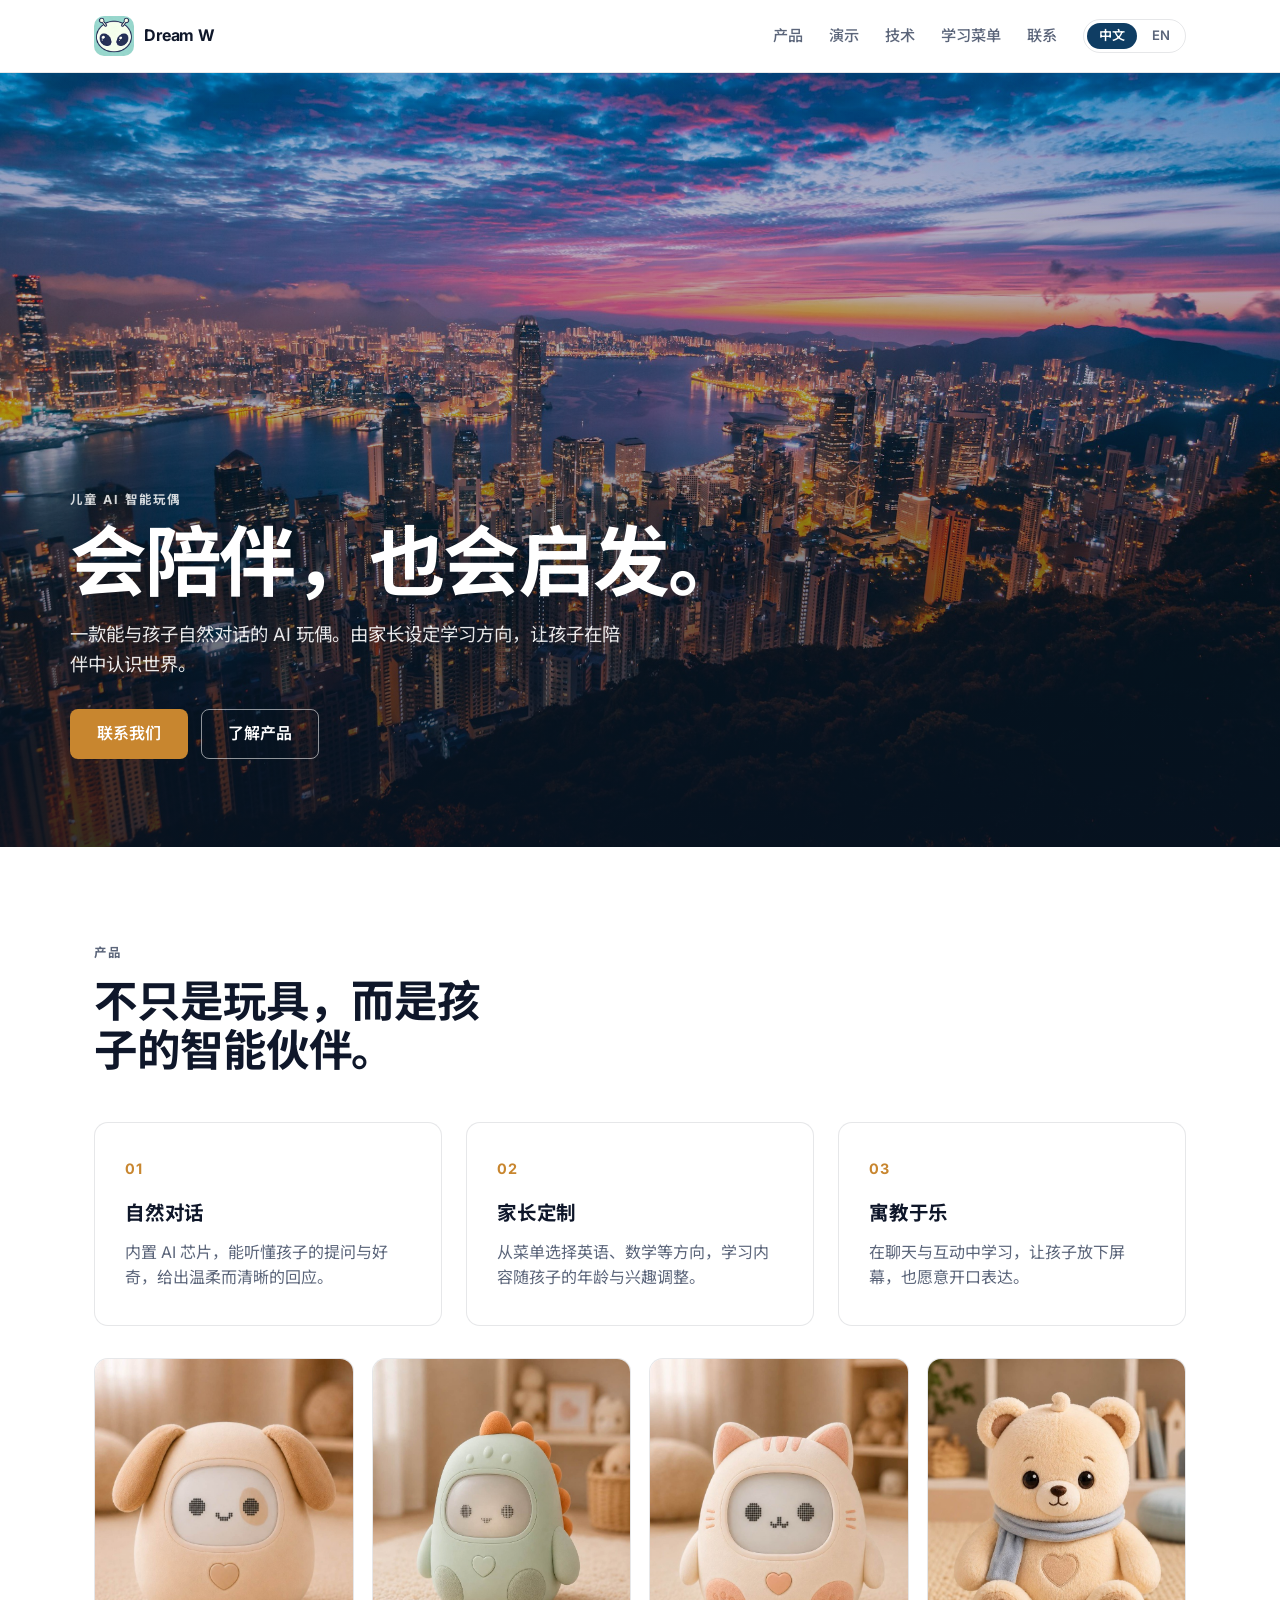
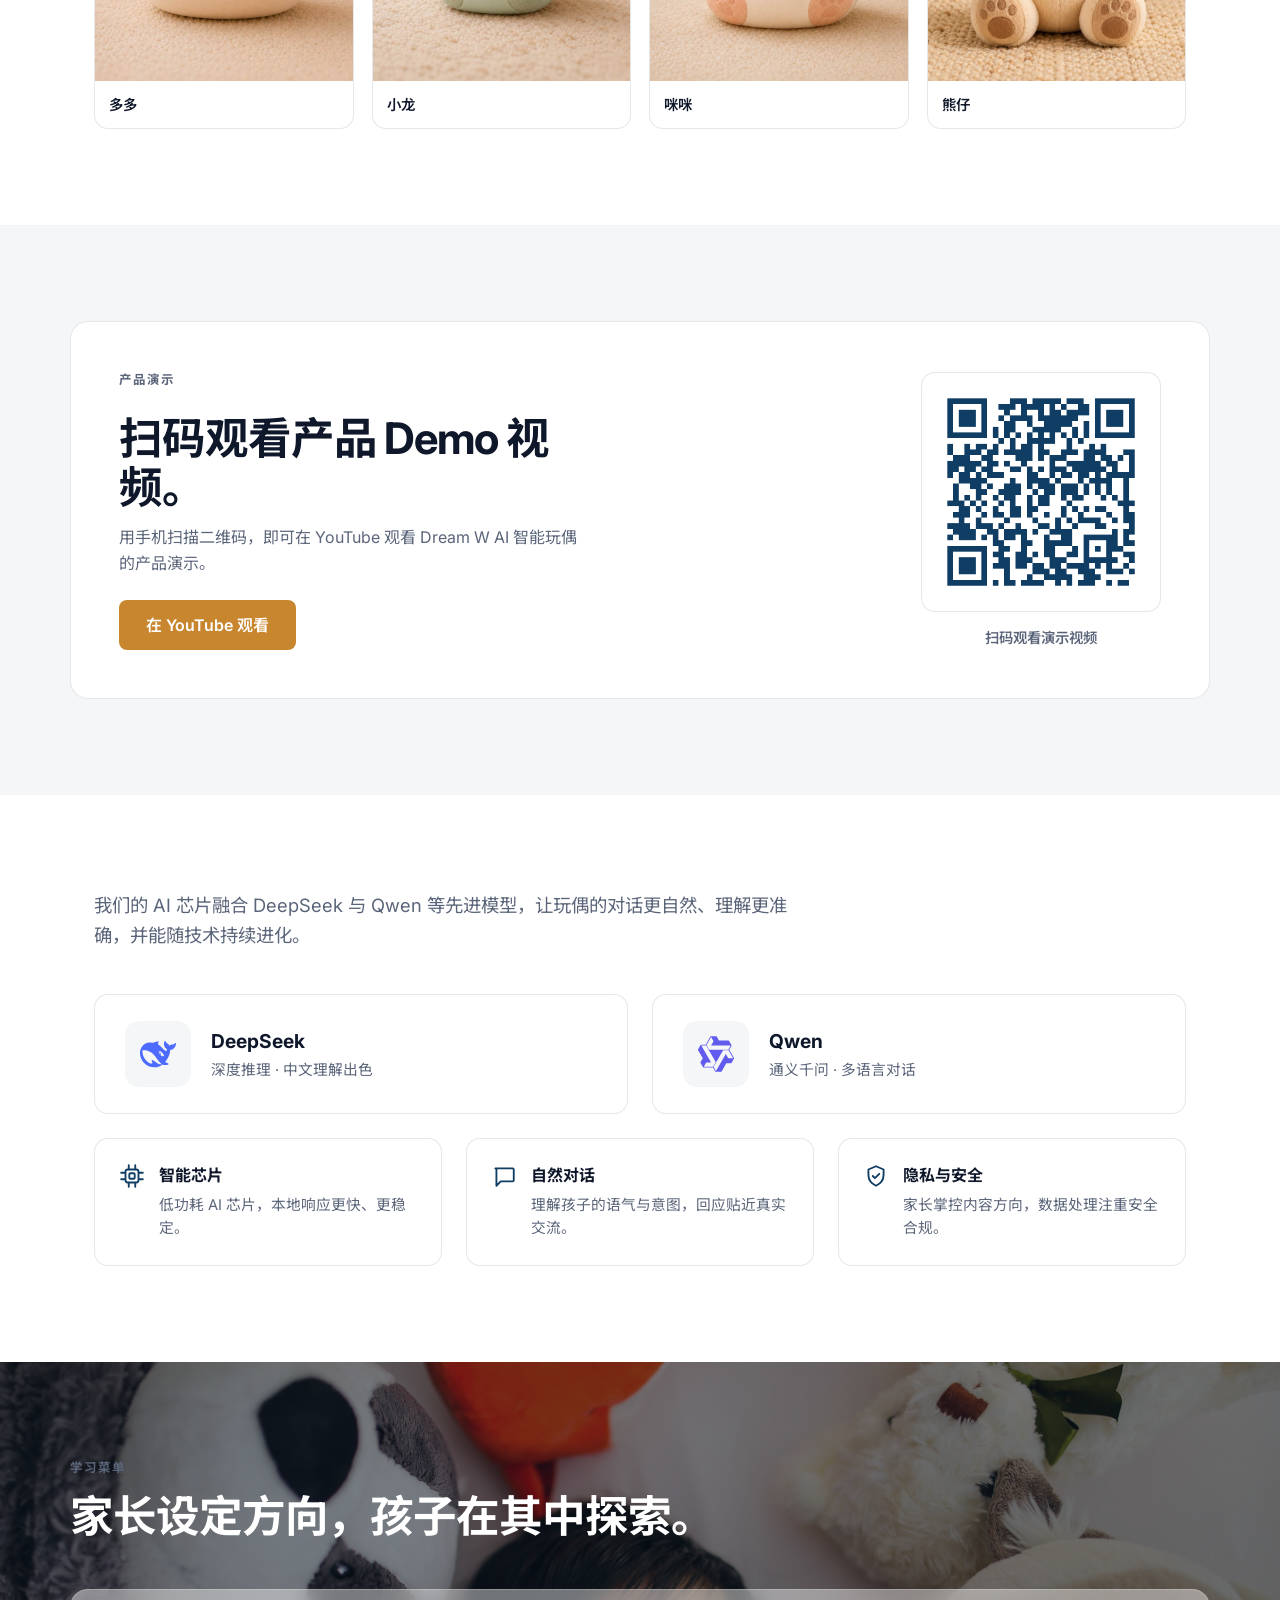
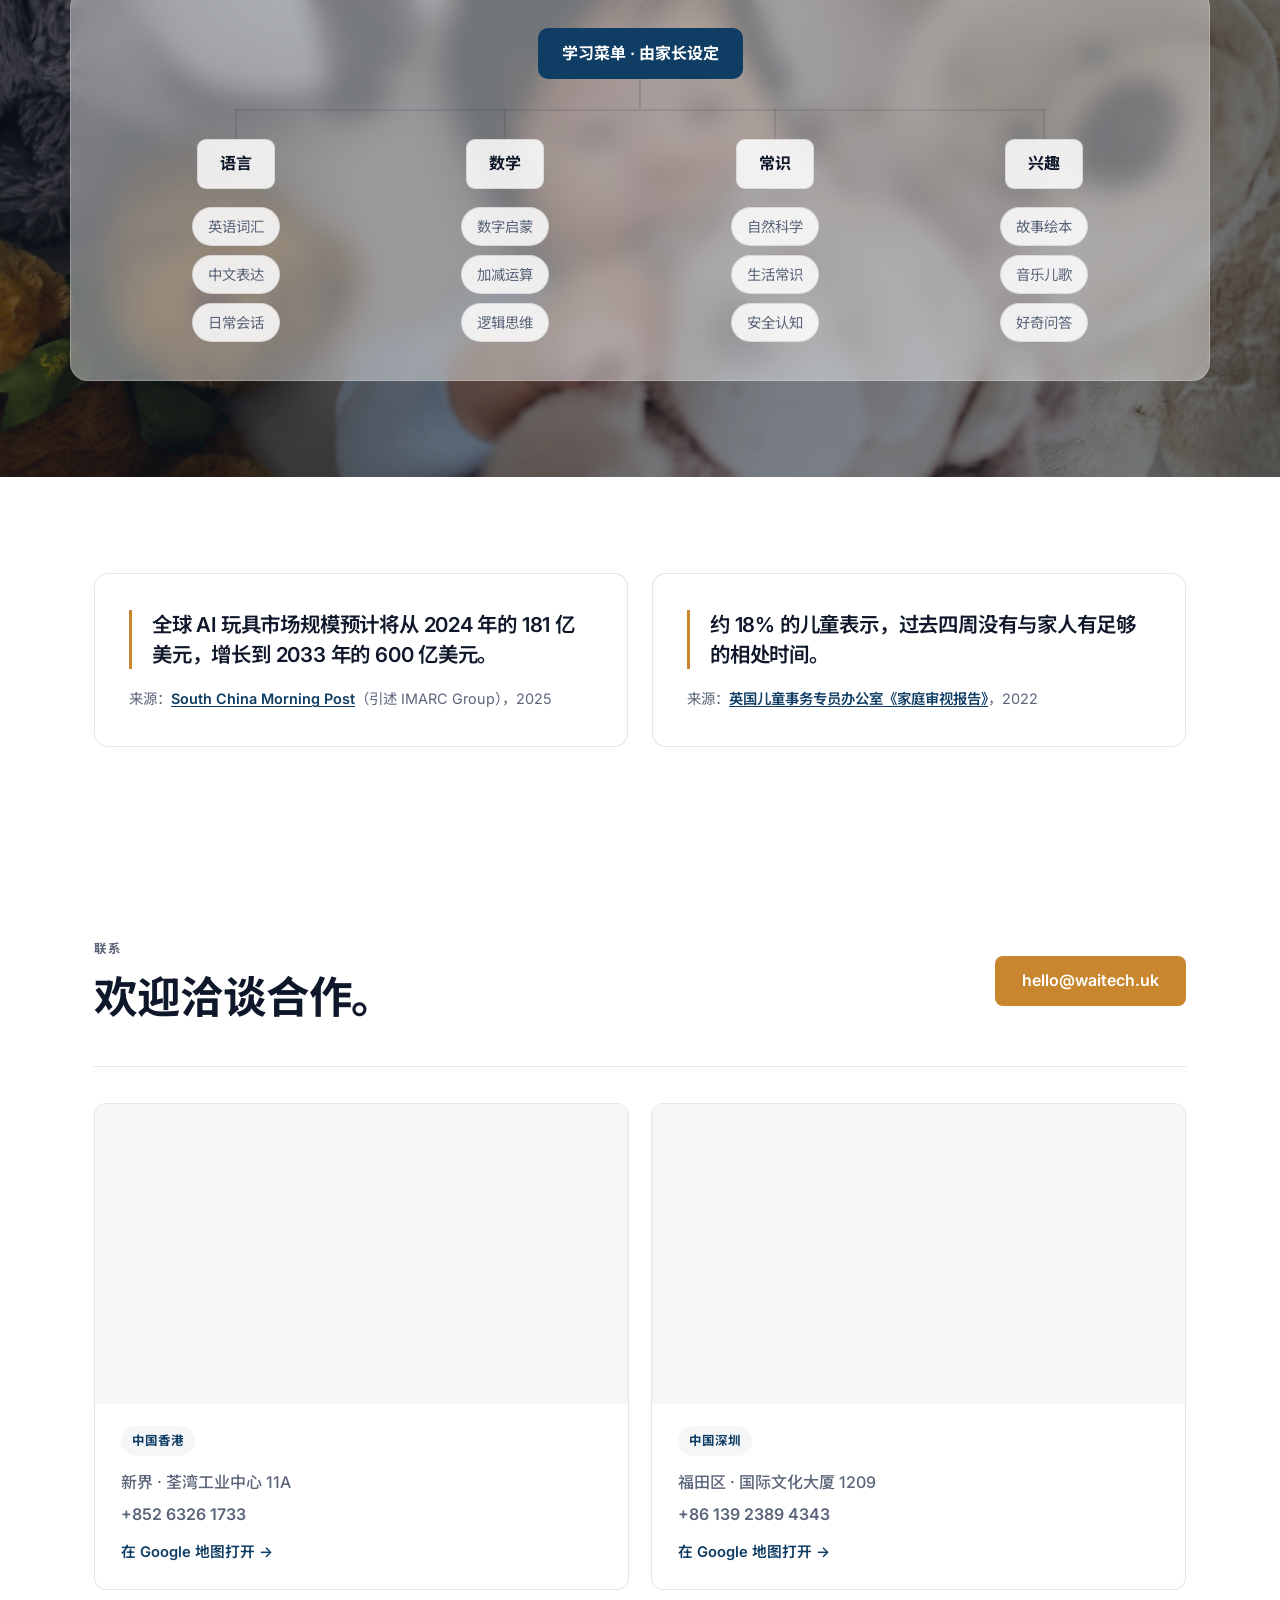
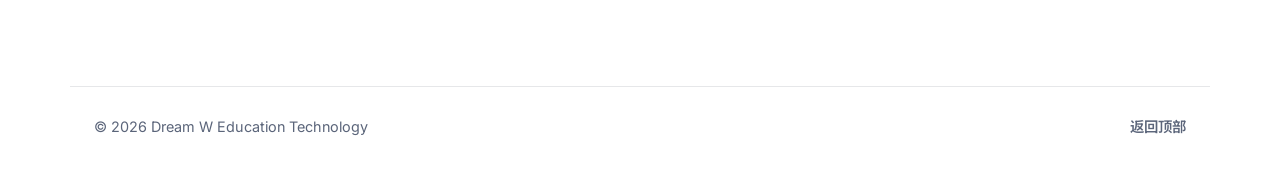
==== index.html @ f9aac1a7 "Add product demo section with YouTube QR code" ====
<!doctype html>
<html lang="zh-Hans">
  <head>
    <meta charset="utf-8" />
    <meta name="viewport" content="width=device-width, initial-scale=1" />
    <meta
      name="description"
      content="Dream W Education Technology — 面向儿童的 AI 智能玩偶。会对话、懂陪伴，由家长设定学习方向。"
    />
    <title>Dream W Education Technology｜儿童 AI 智能玩偶</title>
    <link rel="icon" href="logo.png" type="image/png" />
    <link rel="preconnect" href="https://fonts.googleapis.com" />
    <link rel="preconnect" href="https://fonts.gstatic.com" crossorigin />
    <link
      href="https://fonts.googleapis.com/css2?family=Inter:wght@400;500;600;700&family=Noto+Sans+SC:wght@400;500;700&display=swap"
      rel="stylesheet"
    />
    <link rel="stylesheet" href="styles.css" />
  </head>
  <body>
    <header class="site-header">
      <nav class="nav">
        <a class="logo" href="#top" aria-label="Dream W 首页">
          <img class="logo-img" src="logo.png" alt="Dream W" width="40" height="40" />
          <span>Dream W</span>
        </a>
        <div class="nav-links">
          <a href="#product">产品</a>
          <a href="#demo">演示</a>
          <a href="#tech">技术</a>
          <a href="#how">学习菜单</a>
          <a href="#contact">联系</a>
          <div class="language-switch" aria-label="语言切换">
            <a class="language-button active" href="index.html" aria-current="page">中文</a>
            <a class="language-button" href="en.html">EN</a>
          </div>
        </div>
      </nav>
    </header>

    <main id="top">
      <section class="hero">
        <div class="hero-inner">
          <p class="eyebrow">儿童 AI 智能玩偶</p>
          <h1>会陪伴，也会启发。</h1>
          <p class="hero-copy">
            一款能与孩子自然对话的 AI 玩偶。由家长设定学习方向，让孩子在陪伴中认识世界。
          </p>
          <div class="hero-actions">
            <a class="button primary" href="#contact">联系我们</a>
            <a class="button ghost" href="#product">了解产品</a>
          </div>
        </div>
      </section>

      <section class="section" id="product">
        <div class="section-head">
          <p class="eyebrow">产品</p>
          <h2>不只是玩具，而是孩子的智能伙伴。</h2>
        </div>
        <div class="grid">
          <article class="card">
            <span class="card-no">01</span>
            <h3>自然对话</h3>
            <p>内置 AI 芯片，能听懂孩子的提问与好奇，给出温柔而清晰的回应。</p>
          </article>
          <article class="card">
            <span class="card-no">02</span>
            <h3>家长定制</h3>
            <p>从菜单选择英语、数学等方向，学习内容随孩子的年龄与兴趣调整。</p>
          </article>
          <article class="card">
            <span class="card-no">03</span>
            <h3>寓教于乐</h3>
            <p>在聊天与互动中学习，让孩子放下屏幕，也愿意开口表达。</p>
          </article>
        </div>
        <div class="product-gallery">
          <figure class="product-item">
            <img src="product-dog.png" alt="Dream W AI 玩偶 · 多多" loading="lazy" />
            <figcaption>多多</figcaption>
          </figure>
          <figure class="product-item">
            <img src="product-dragon.png" alt="Dream W AI 玩偶 · 小龙" loading="lazy" />
            <figcaption>小龙</figcaption>
          </figure>
          <figure class="product-item">
            <img src="product-cat.png" alt="Dream W AI 玩偶 · 咪咪" loading="lazy" />
            <figcaption>咪咪</figcaption>
          </figure>
          <figure class="product-item">
            <img src="product-bear.png" alt="Dream W AI 玩偶 · 熊仔" loading="lazy" />
            <figcaption>熊仔</figcaption>
          </figure>
        </div>
      </section>

      <section class="section alt" id="demo">
        <div class="demo-panel">
          <div class="demo-copy">
            <p class="eyebrow">产品演示</p>
            <h2>扫码观看产品 Demo 视频。</h2>
            <p>用手机扫描二维码，即可在 YouTube 观看 Dream W AI 智能玩偶的产品演示。</p>
            <a
              class="button primary"
              href="https://www.youtube.com/watch?v=akbqUMxj-1WI"
              target="_blank"
              rel="noopener"
            >在 YouTube 观看</a>
          </div>
          <div class="demo-qr-wrap">
            <img
              class="demo-qr"
              src="demo-qr.png"
              alt="产品演示视频二维码"
              width="240"
              height="240"
            />
            <p class="demo-qr-hint">扫码观看演示视频</p>
          </div>
        </div>
      </section>

      <section class="section" id="tech">
        <p class="lead">我们的 AI 芯片融合 DeepSeek 与 Qwen 等先进模型，让玩偶的对话更自然、理解更准确，并能随技术持续进化。</p>
        <div class="model-row">
          <div class="model-card">
            <span class="model-logo" style="color: #4d6bfe">
              <svg viewBox="0 0 24 24" xmlns="http://www.w3.org/2000/svg" aria-hidden="true"><path fill="currentColor" d="M23.748 4.651c-.254-.124-.364.113-.512.233-.051.04-.094.09-.137.137-.372.397-.806.657-1.373.626-.829-.046-1.537.214-2.163.848-.133-.782-.575-1.248-1.247-1.548-.352-.155-.708-.311-.955-.65-.172-.24-.219-.509-.305-.774-.055-.16-.11-.323-.293-.35-.2-.031-.278.136-.356.276-.313.572-.434 1.202-.422 1.84.027 1.436.633 2.58 1.838 3.393.137.094.172.187.129.323-.082.28-.18.553-.266.833-.055.179-.137.218-.328.14a5.5 5.5 0 0 1-1.737-1.179c-.857-.828-1.631-1.743-2.597-2.46a12 12 0 0 0-.689-.47c-.985-.957.13-1.743.387-1.836.27-.098.094-.433-.778-.428-.872.003-1.67.295-2.687.685a3 3 0 0 1-.465.136 9.6 9.6 0 0 0-2.883-.101c-1.885.21-3.39 1.1-4.497 2.622C.082 8.776-.231 10.854.152 13.02c.403 2.284 1.568 4.175 3.36 5.653 1.857 1.533 3.997 2.284 6.438 2.14 1.482-.085 3.132-.284 4.994-1.86.47.234.962.328 1.78.398.629.058 1.235-.031 1.705-.129.735-.155.684-.836.418-.961-2.155-1.004-1.682-.595-2.112-.926 1.095-1.295 2.768-3.598 3.284-6.733.05-.346.115-.834.108-1.114-.004-.171.035-.238.23-.257a4.2 4.2 0 0 0 1.545-.475c1.397-.763 1.96-2.016 2.093-3.517.02-.23-.004-.467-.247-.588M11.58 18.168c-2.088-1.642-3.101-2.183-3.52-2.16-.39.024-.32.472-.234.763.09.288.207.487.371.74.114.167.192.416-.113.603-.673.416-1.842-.14-1.897-.168-1.361-.801-2.5-1.86-3.301-3.306-.775-1.393-1.225-2.888-1.299-4.482-.02-.385.094-.522.477-.592a4.7 4.7 0 0 1 1.53-.038c2.131.311 3.946 1.264 5.467 2.774.868.86 1.525 1.887 2.202 2.89.72 1.066 1.494 2.082 2.48 2.915.348.291.626.513.892.677-.802.09-2.14.109-3.055-.615zm1.001-6.44a.306.306 0 0 1 .415-.287.3.3 0 0 1 .113.074.3.3 0 0 1 .086.214c0 .17-.136.307-.308.307a.303.303 0 0 1-.306-.307m3.11 1.596c-.2.081-.4.151-.591.16a1.25 1.25 0 0 1-.798-.254c-.274-.23-.47-.358-.551-.758a1.7 1.7 0 0 1 .015-.588c.07-.327-.007-.537-.238-.727-.188-.156-.426-.199-.689-.199a.6.6 0 0 1-.254-.078.253.253 0 0 1-.114-.358 1 1 0 0 1 .192-.21c.356-.202.767-.136 1.146.016.352.144.618.408 1.001.782.392.451.462.576.685.915.176.264.336.536.446.848.066.194-.02.353-.25.45"/></svg>
            </span>
            <div class="model-meta">
              <strong>DeepSeek</strong>
              <span>深度推理 · 中文理解出色</span>
            </div>
          </div>
          <div class="model-card">
            <span class="model-logo" style="color: #615ced">
              <svg viewBox="0 0 24 24" xmlns="http://www.w3.org/2000/svg" aria-hidden="true"><path fill="currentColor" d="M23.919 14.545 20.817 9.17l1.47-2.544a.56.56 0 0 0 0-.566l-1.633-2.83a.57.57 0 0 0-.49-.283h-6.207L12.487.402a.57.57 0 0 0-.49-.284H8.732a.56.56 0 0 0-.49.284L5.139 5.775h-2.94a.56.56 0 0 0-.49.284L.077 8.887a.56.56 0 0 0 0 .567L3.18 14.83l-1.47 2.545a.56.56 0 0 0 0 .566l1.634 2.83a.57.57 0 0 0 .49.283h6.205l1.47 2.545a.57.57 0 0 0 .49.284h3.266a.57.57 0 0 0 .49-.284l3.104-5.375h2.94a.57.57 0 0 0 .49-.283l1.634-2.828a.55.55 0 0 0-.004-.568M8.733.686l1.634 2.828-1.634 2.828H21.8L20.164 9.17H7.425L5.63 6.06Zm1.306 19.801-6.205-.002 1.634-2.83h3.265L2.201 6.344h3.267q3.182 5.517 6.367 11.032zm10.124-5.66L18.53 12l-6.532 11.315-1.634-2.83c2.129-3.673 4.25-7.351 6.373-11.028h3.592l3.102 5.374z"/></svg>
            </span>
            <div class="model-meta">
              <strong>Qwen</strong>
              <span>通义千问 · 多语言对话</span>
            </div>
          </div>
        </div>
        <div class="spec-row">
          <div class="spec">
            <svg class="spec-icon" viewBox="0 0 24 24" fill="none" stroke="currentColor" stroke-width="1.7" stroke-linecap="round" stroke-linejoin="round" aria-hidden="true"><rect x="6" y="6" width="12" height="12" rx="2" /><rect x="9.5" y="9.5" width="5" height="5" rx="1" /><path d="M9 2v3M15 2v3M9 19v3M15 19v3M2 9h3M2 15h3M19 9h3M19 15h3" /></svg>
            <div>
              <strong>智能芯片</strong>
              <p>低功耗 AI 芯片，本地响应更快、更稳定。</p>
            </div>
          </div>
          <div class="spec">
            <svg class="spec-icon" viewBox="0 0 24 24" fill="none" stroke="currentColor" stroke-width="1.7" stroke-linecap="round" stroke-linejoin="round" aria-hidden="true"><path d="M4 5h16a1 1 0 0 1 1 1v10a1 1 0 0 1-1 1H9l-4 4V6a1 1 0 0 1 1-1z" /></svg>
            <div>
              <strong>自然对话</strong>
              <p>理解孩子的语气与意图，回应贴近真实交流。</p>
            </div>
          </div>
          <div class="spec">
            <svg class="spec-icon" viewBox="0 0 24 24" fill="none" stroke="currentColor" stroke-width="1.7" stroke-linecap="round" stroke-linejoin="round" aria-hidden="true"><path d="M12 3l7 3v5c0 4.5-3 8-7 10-4-2-7-5.5-7-10V6z" /><path d="M9 12l2 2 4-4" /></svg>
            <div>
              <strong>隐私与安全</strong>
              <p>家长掌控内容方向，数据处理注重安全合规。</p>
            </div>
          </div>
        </div>
      </section>

      <section class="section alt" id="how">
        <div class="section-head">
          <p class="eyebrow">学习菜单</p>
          <h2>家长设定方向，孩子在其中探索。</h2>
        </div>
        <div class="tree">
          <div class="tree-root-row">
            <span class="tree-root">学习菜单 · 由家长设定</span>
          </div>
          <div class="branches">
            <div class="branch">
              <span class="tree-node">语言</span>
              <ul class="leaves">
                <li>英语词汇</li>
                <li>中文表达</li>
                <li>日常会话</li>
              </ul>
            </div>
            <div class="branch">
              <span class="tree-node">数学</span>
              <ul class="leaves">
                <li>数字启蒙</li>
                <li>加减运算</li>
                <li>逻辑思维</li>
              </ul>
            </div>
            <div class="branch">
              <span class="tree-node">常识</span>
              <ul class="leaves">
                <li>自然科学</li>
                <li>生活常识</li>
                <li>安全认知</li>
              </ul>
            </div>
            <div class="branch">
              <span class="tree-node">兴趣</span>
              <ul class="leaves">
                <li>故事绘本</li>
                <li>音乐儿歌</li>
                <li>好奇问答</li>
              </ul>
            </div>
          </div>
        </div>
      </section>

      <section class="section" id="insights">
        <div class="quote-grid">
          <figure class="quote">
            <blockquote>
              全球 AI 玩具市场规模预计将从 2024 年的 181 亿美元，增长到 2033 年的 600 亿美元。
            </blockquote>
            <figcaption>
              来源：<a href="https://www.scmp.com/business/china-business/article/3337606/chinas-ai-toy-boom-huawei-jdcom-ubtech-make-big-push-growing-sector" target="_blank" rel="noopener">South China Morning Post</a>（引述 IMARC Group），2025
            </figcaption>
          </figure>
          <figure class="quote">
            <blockquote>
              约 18% 的儿童表示，过去四周没有与家人有足够的相处时间。
            </blockquote>
            <figcaption>
              来源：<a href="https://assets.childrenscommissioner.gov.uk/wpuploads/2022/12/cc-family-review-the-big-summer-survey-annex-full.pdf" target="_blank" rel="noopener">英国儿童事务专员办公室《家庭审视报告》</a>，2022
            </figcaption>
          </figure>
        </div>
      </section>

      <section class="section contact" id="contact">
        <div class="contact-row">
          <div>
            <p class="eyebrow">联系</p>
            <h2>欢迎洽谈合作。</h2>
          </div>
          <a class="button primary" href="mailto:hello@waitech.uk">hello@waitech.uk</a>
        </div>
        <div class="offices">
          <div class="office">
            <div class="office-map">
              <iframe
                title="中国香港办公室地图"
                src="https://www.google.com/maps?q=Tsuen+Wan+Industrial+Centre,+Hong+Kong&output=embed"
                loading="lazy"
                referrerpolicy="no-referrer-when-downgrade"
                allowfullscreen
              ></iframe>
            </div>
            <div class="office-body">
              <span class="office-tag">中国香港</span>
              <p class="office-addr">新界 · 荃湾工业中心 11A</p>
              <p class="office-tel"><a href="tel:+85263261733">+852 6326 1733</a></p>
              <a
                class="office-link"
                href="https://www.google.com/maps/search/?api=1&query=Tsuen+Wan+Industrial+Centre+Hong+Kong"
                target="_blank"
                rel="noopener"
              >在 Google 地图打开 →</a>
            </div>
          </div>
          <div class="office">
            <div class="office-map">
              <iframe
                title="中国深圳办公室地图"
                src="https://www.google.com/maps?q=%E5%9B%BD%E9%99%85%E6%96%87%E5%8C%96%E5%A4%A7%E5%8E%A6%2C%E7%A6%8F%E7%94%B0%E5%8C%BA%2C%E6%B7%B1%E5%9C%B3&output=embed"
                loading="lazy"
                referrerpolicy="no-referrer-when-downgrade"
                allowfullscreen
              ></iframe>
            </div>
            <div class="office-body">
              <span class="office-tag">中国深圳</span>
              <p class="office-addr">福田区 · 国际文化大厦 1209</p>
              <p class="office-tel"><a href="tel:+8613923894343">+86 139 2389 4343</a></p>
              <a
                class="office-link"
                href="https://www.google.com/maps/search/?api=1&query=%E5%9B%BD%E9%99%85%E6%96%87%E5%8C%96%E5%A4%A7%E5%8E%A6+%E7%A6%8F%E7%94%B0%E5%8C%BA+%E6%B7%B1%E5%9C%B3"
                target="_blank"
                rel="noopener"
              >在 Google 地图打开 →</a>
            </div>
          </div>
        </div>
      </section>
    </main>

    <footer class="footer">
      <p>© 2026 Dream W Education Technology</p>
      <a href="#top">返回顶部</a>
    </footer>
  </body>
</html>
---- styles.css ----
:root {
  color-scheme: light;
  --bg: #ffffff;
  --bg-alt: #f5f6f8;
  --text: #0f172a;
  --muted: #5b657a;
  --primary: #0f3d63;
  --primary-dark: #0a2c49;
  --accent: #c8862f;
  --border: rgba(15, 23, 42, 0.1);
}

* {
  box-sizing: border-box;
}

html {
  scroll-behavior: smooth;
}

body {
  margin: 0;
  font-family:
    "Inter", "Noto Sans SC", system-ui, -apple-system, BlinkMacSystemFont, "Segoe UI", sans-serif;
  color: var(--text);
  background: var(--bg);
  line-height: 1.6;
}

a {
  color: inherit;
  text-decoration: none;
}

h1,
h2,
h3,
p {
  margin: 0;
}

/* Header */
.site-header {
  position: sticky;
  top: 0;
  z-index: 20;
  border-bottom: 1px solid var(--border);
  background: rgba(255, 255, 255, 0.86);
  backdrop-filter: blur(14px);
}

.nav {
  display: flex;
  align-items: center;
  justify-content: space-between;
  max-width: 1140px;
  margin: 0 auto;
  padding: 16px 24px;
}

.logo {
  display: flex;
  align-items: center;
  gap: 10px;
  font-weight: 700;
  letter-spacing: -0.01em;
}

.logo-img {
  display: block;
  width: 40px;
  height: 40px;
  border-radius: 10px;
  object-fit: cover;
}

.nav-links {
  display: flex;
  align-items: center;
  gap: 26px;
  color: var(--muted);
  font-size: 0.95rem;
  font-weight: 500;
}

.nav-links a:hover {
  color: var(--primary);
}

.language-switch {
  display: inline-flex;
  align-items: center;
  gap: 3px;
  padding: 3px;
  border: 1px solid var(--border);
  border-radius: 999px;
}

.language-button {
  padding: 6px 12px;
  border-radius: 999px;
  font-size: 0.82rem;
  font-weight: 600;
  line-height: 1;
  color: var(--muted);
}

.language-button:hover {
  color: var(--primary);
}

.language-button.active {
  color: #ffffff;
  background: var(--primary);
}

/* Hero */
.hero {
  position: relative;
  display: flex;
  align-items: flex-end;
  min-height: 86vh;
  padding: 0 24px 88px;
  background-image:
    linear-gradient(180deg, rgba(8, 18, 33, 0.2) 0%, rgba(8, 18, 33, 0.35) 45%, rgba(8, 18, 33, 0.82) 100%),
    url("harbour.jpg");
  background-size: cover;
  background-position: center;
}

.hero-inner {
  max-width: 1140px;
  width: 100%;
  margin: 0 auto;
  color: #ffffff;
}

.hero .eyebrow {
  color: rgba(255, 255, 255, 0.82);
}

.hero h1 {
  max-width: 16ch;
  margin-bottom: 18px;
  font-size: clamp(2.8rem, 6vw, 5rem);
  font-weight: 700;
  line-height: 1.02;
  letter-spacing: -0.03em;
}

.hero-copy {
  max-width: 46ch;
  margin-bottom: 30px;
  font-size: 1.15rem;
  color: rgba(255, 255, 255, 0.9);
}

.eyebrow {
  margin-bottom: 14px;
  color: var(--accent);
  font-size: 0.78rem;
  font-weight: 700;
  letter-spacing: 0.16em;
  text-transform: uppercase;
}

.hero-actions {
  display: flex;
  flex-wrap: wrap;
  gap: 13px;
}

.button {
  display: inline-flex;
  align-items: center;
  justify-content: center;
  min-height: 50px;
  padding: 0 26px;
  border: 1px solid transparent;
  border-radius: 8px;
  font-weight: 600;
  font-size: 1rem;
  transition:
    transform 160ms ease,
    background 160ms ease,
    border-color 160ms ease;
}

.button:hover {
  transform: translateY(-1px);
}

.button.primary {
  color: #ffffff;
  background: var(--accent);
}

.button.primary:hover {
  background: #b3741f;
}

.button.ghost {
  color: #ffffff;
  border-color: rgba(255, 255, 255, 0.55);
}

.button.ghost:hover {
  background: rgba(255, 255, 255, 0.12);
}

/* Sections */
.section {
  max-width: 1140px;
  margin: 0 auto;
  padding: 96px 24px;
}

.section.alt {
  max-width: none;
  background: var(--bg-alt);
}

.section.alt .section-head,
.section.alt .tree,
.section.alt .demo-panel {
  max-width: 1140px;
  margin-left: auto;
  margin-right: auto;
}

.demo-panel {
  display: flex;
  align-items: center;
  justify-content: space-between;
  gap: 48px;
  padding: 48px;
  border: 1px solid var(--border);
  border-radius: 18px;
  background: var(--bg);
}

.demo-copy {
  max-width: 46ch;
}

.demo-copy h2 {
  margin-bottom: 14px;
}

.demo-copy p {
  margin-bottom: 24px;
  color: var(--muted);
}

.demo-qr-wrap {
  flex-shrink: 0;
  text-align: center;
}

.demo-qr {
  display: block;
  width: 240px;
  height: 240px;
  padding: 14px;
  border: 1px solid var(--border);
  border-radius: 14px;
  background: #ffffff;
}

.demo-qr-hint {
  margin: 14px 0 0;
  font-size: 0.9rem;
  font-weight: 600;
  color: var(--muted);
}

.section-head {
  max-width: 40ch;
  margin-bottom: 48px;
}

h2 {
  font-size: clamp(1.9rem, 3.4vw, 2.8rem);
  font-weight: 700;
  line-height: 1.12;
  letter-spacing: -0.025em;
}

.section p,
.card p,
.leaves li {
  color: var(--muted);
}

/* Product grid */
.grid {
  display: grid;
  grid-template-columns: repeat(3, minmax(0, 1fr));
  gap: 24px;
}

.card {
  padding: 34px 30px;
  border: 1px solid var(--border);
  border-radius: 14px;
  background: var(--bg);
}

.card-no {
  display: block;
  margin-bottom: 18px;
  color: var(--accent);
  font-size: 0.9rem;
  font-weight: 700;
  letter-spacing: 0.1em;
}

.card h3 {
  margin-bottom: 10px;
  font-size: 1.22rem;
  font-weight: 700;
  letter-spacing: -0.01em;
}

.product-gallery {
  display: grid;
  grid-template-columns: repeat(4, minmax(0, 1fr));
  gap: 18px;
  margin-top: 32px;
}

.product-item {
  margin: 0;
  overflow: hidden;
  border: 1px solid var(--border);
  border-radius: 14px;
  background: var(--bg);
}

.product-item img {
  display: block;
  width: 100%;
  aspect-ratio: 4 / 5;
  object-fit: cover;
}

.product-item figcaption {
  padding: 12px 14px;
  font-size: 0.9rem;
  font-weight: 600;
  color: var(--text);
}

/* Tree diagram */
.tree {
  width: 100%;
}

.tree-root-row {
  position: relative;
  display: flex;
  justify-content: center;
  padding-bottom: 30px;
}

.tree-root-row::after {
  content: "";
  position: absolute;
  left: 50%;
  bottom: 0;
  width: 2px;
  height: 30px;
  background: var(--border);
  transform: translateX(-50%);
}

.tree-root {
  padding: 13px 24px;
  border-radius: 10px;
  background: var(--primary);
  color: #ffffff;
  font-weight: 700;
}

.branches {
  display: flex;
}

.branch {
  position: relative;
  flex: 1;
  padding-top: 30px;
  text-align: center;
}

.branch::before {
  content: "";
  position: absolute;
  top: 0;
  left: 50%;
  width: 2px;
  height: 30px;
  background: var(--border);
  transform: translateX(-50%);
}

.branch::after {
  content: "";
  position: absolute;
  top: 0;
  left: 0;
  width: 100%;
  height: 2px;
  background: var(--border);
}

.branch:first-child::after {
  left: 50%;
  width: 50%;
}

.branch:last-child::after {
  width: 50%;
}

.tree-node {
  display: inline-block;
  padding: 11px 22px;
  border: 1px solid var(--border);
  border-radius: 9px;
  background: var(--bg);
  font-weight: 700;
}

.leaves {
  display: grid;
  gap: 9px;
  justify-items: center;
  margin: 18px 0 0;
  padding: 0;
  list-style: none;
}

.leaves li {
  padding: 7px 15px;
  border: 1px solid var(--border);
  border-radius: 999px;
  font-size: 0.9rem;
  color: var(--muted);
}

/* Technology / models */
.model-row {
  display: grid;
  grid-template-columns: repeat(2, minmax(0, 1fr));
  gap: 24px;
  margin-bottom: 24px;
}

.model-card {
  display: flex;
  align-items: center;
  gap: 20px;
  padding: 26px 30px;
  border: 1px solid var(--border);
  border-radius: 14px;
  background: var(--bg);
}

.model-logo {
  display: grid;
  place-items: center;
  flex-shrink: 0;
  width: 66px;
  height: 66px;
  border-radius: 14px;
  background: var(--bg-alt);
}

.model-logo svg {
  width: 36px;
  height: 36px;
}

.model-meta strong {
  display: block;
  font-size: 1.2rem;
  font-weight: 700;
}

.model-meta span {
  font-size: 0.92rem;
  color: var(--muted);
}

.spec-row {
  display: grid;
  grid-template-columns: repeat(3, minmax(0, 1fr));
  gap: 24px;
}

.spec {
  display: flex;
  gap: 14px;
  padding: 24px;
  border: 1px solid var(--border);
  border-radius: 14px;
  background: var(--bg);
}

.spec-icon {
  flex-shrink: 0;
  width: 26px;
  height: 26px;
  color: var(--primary);
}

.spec strong {
  display: block;
  margin-bottom: 5px;
  font-weight: 700;
}

.spec p {
  font-size: 0.92rem;
}

/* Learning menu section with photo background */
#how {
  position: relative;
  background-image:
    linear-gradient(rgba(10, 20, 35, 0.55), rgba(10, 20, 35, 0.55)),
    url("playing.jpg");
  background-size: cover;
  background-position: center;
}

#how .section-head h2 {
  color: #ffffff;
}

#how .tree {
  padding: 38px 30px;
  border: 1px solid rgba(255, 255, 255, 0.22);
  border-radius: 18px;
  background: rgba(255, 255, 255, 0.42);
  backdrop-filter: blur(12px);
  -webkit-backdrop-filter: blur(12px);
}

#how .tree-node,
#how .leaves li {
  background: rgba(255, 255, 255, 0.85);
}

/* Insights / citations */
.quote-grid {
  display: grid;
  grid-template-columns: repeat(2, minmax(0, 1fr));
  gap: 24px;
}

.quote {
  margin: 0;
  padding: 36px 34px;
  border: 1px solid var(--border);
  border-radius: 14px;
  background: var(--bg);
}

.quote blockquote {
  position: relative;
  margin: 0 0 18px;
  padding-left: 20px;
  border-left: 3px solid var(--accent);
  font-size: 1.28rem;
  font-weight: 600;
  line-height: 1.45;
  letter-spacing: -0.01em;
  color: var(--text);
}

.quote figcaption {
  font-size: 0.9rem;
  color: var(--muted);
}

.quote figcaption a {
  color: var(--primary);
  font-weight: 600;
  text-decoration: underline;
  text-underline-offset: 2px;
}

/* Contact */
.contact {
  display: grid;
  gap: 44px;
}

.contact-row {
  display: flex;
  align-items: center;
  justify-content: space-between;
  gap: 36px;
  flex-wrap: wrap;
}

.contact-row > div {
  max-width: 52ch;
}

.contact h2 {
  margin-bottom: 0;
}

.lead {
  max-width: 60ch;
  margin-bottom: 44px;
  font-size: 1.15rem;
  color: var(--muted);
}

.offices {
  display: grid;
  grid-template-columns: 1fr 1fr;
  gap: 22px;
  padding-top: 36px;
  border-top: 1px solid var(--border);
}

.office {
  overflow: hidden;
  border: 1px solid var(--border);
  border-radius: 12px;
  background: var(--bg);
}

.office-map {
  position: relative;
  aspect-ratio: 16 / 9;
  background: var(--bg-alt);
}

.office-map iframe {
  display: block;
  width: 100%;
  height: 100%;
  border: 0;
  filter: grayscale(0.15);
}

.office-body {
  padding: 22px 26px 24px;
}

.office-tag {
  display: inline-block;
  margin-bottom: 14px;
  padding: 5px 11px;
  border-radius: 999px;
  background: var(--bg-alt);
  font-size: 0.78rem;
  font-weight: 700;
  letter-spacing: 0.08em;
  color: var(--primary);
  text-transform: uppercase;
}

.office-addr {
  margin-bottom: 6px;
  color: var(--text);
  font-weight: 500;
}

.office-tel {
  margin: 0 0 12px;
}

.office-tel a {
  color: var(--muted);
  font-weight: 600;
}

.office-tel a:hover {
  color: var(--primary);
}

.office-link {
  display: inline-block;
  font-size: 0.92rem;
  font-weight: 600;
  color: var(--primary);
}

.office-link:hover {
  text-decoration: underline;
  text-underline-offset: 3px;
}

/* Footer */
.footer {
  display: flex;
  align-items: center;
  justify-content: space-between;
  max-width: 1140px;
  margin: 0 auto;
  padding: 28px 24px 44px;
  color: var(--muted);
  font-size: 0.9rem;
  border-top: 1px solid var(--border);
}

.footer a {
  font-weight: 600;
}

/* Responsive */
@media (max-width: 860px) {
  .grid,
  .quote-grid,
  .model-row,
  .spec-row,
  .offices,
  .product-gallery {
    grid-template-columns: 1fr;
  }

  .branches {
    flex-direction: column;
    gap: 22px;
  }

  .branch {
    padding-top: 0;
  }

  .branch::before,
  .branch::after {
    display: none;
  }

  .tree-root-row {
    padding-bottom: 22px;
  }

  .hero {
    min-height: 78vh;
    padding-bottom: 64px;
  }

  .demo-panel {
    flex-direction: column;
    align-items: flex-start;
    padding: 32px 28px;
  }

  .demo-qr-wrap {
    align-self: center;
  }
}

@media (max-width: 600px) {
  .nav {
    flex-wrap: wrap;
    gap: 14px;
  }

  .nav-links {
    width: 100%;
    gap: 18px;
    justify-content: space-between;
  }

  .section {
    padding: 64px 22px;
  }

  .button {
    width: 100%;
  }
}
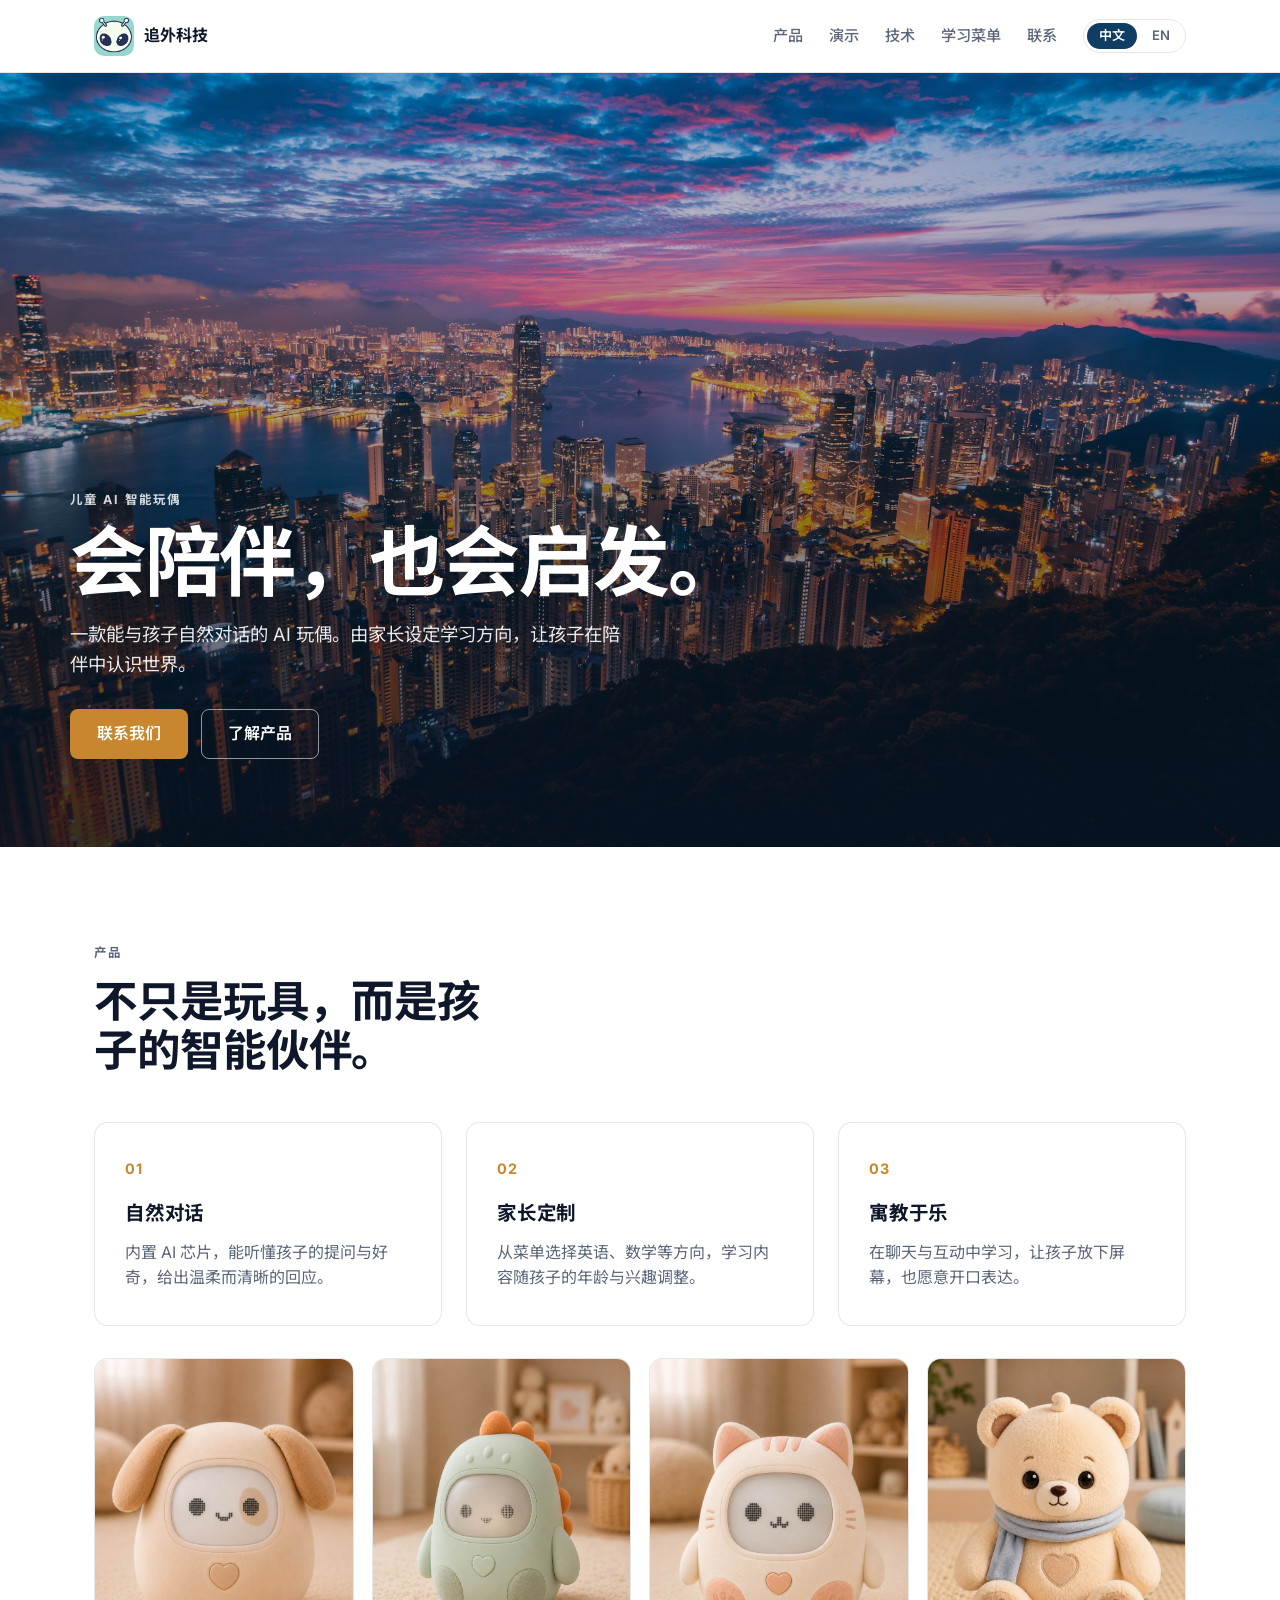
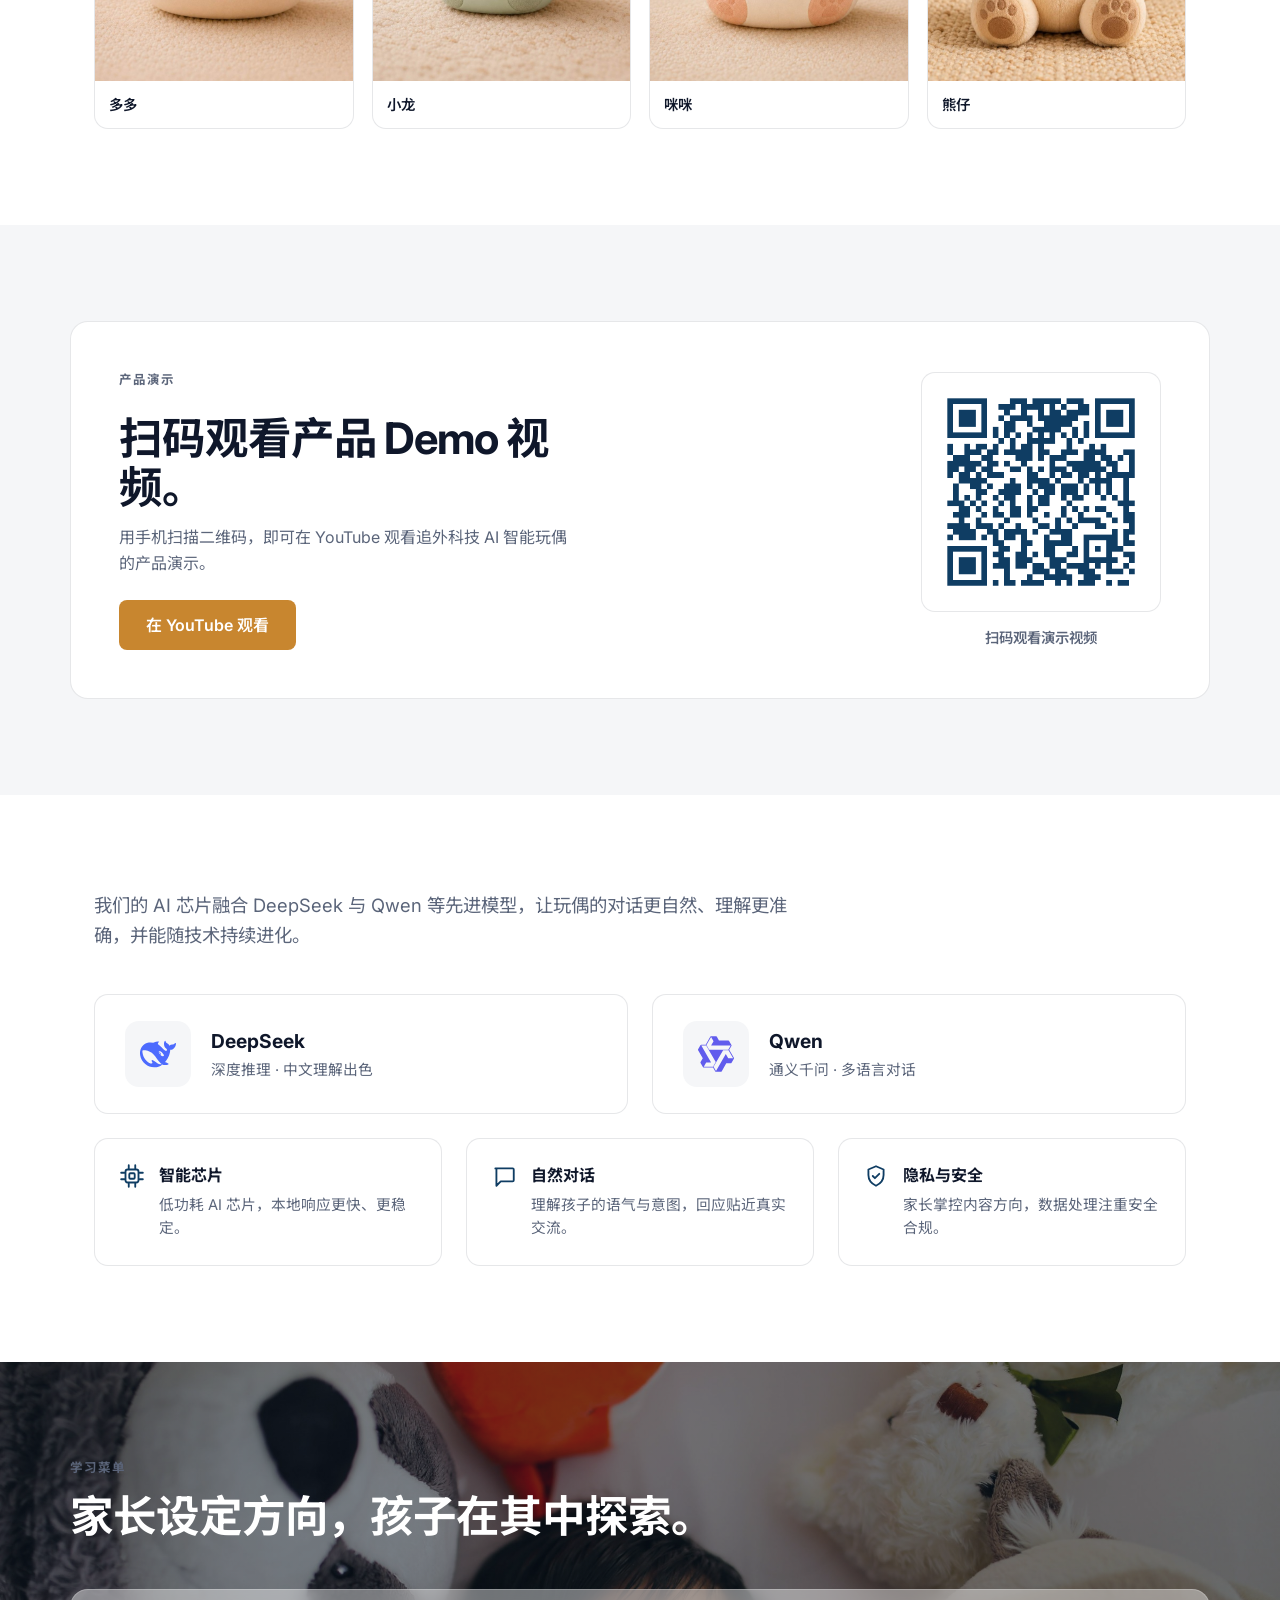
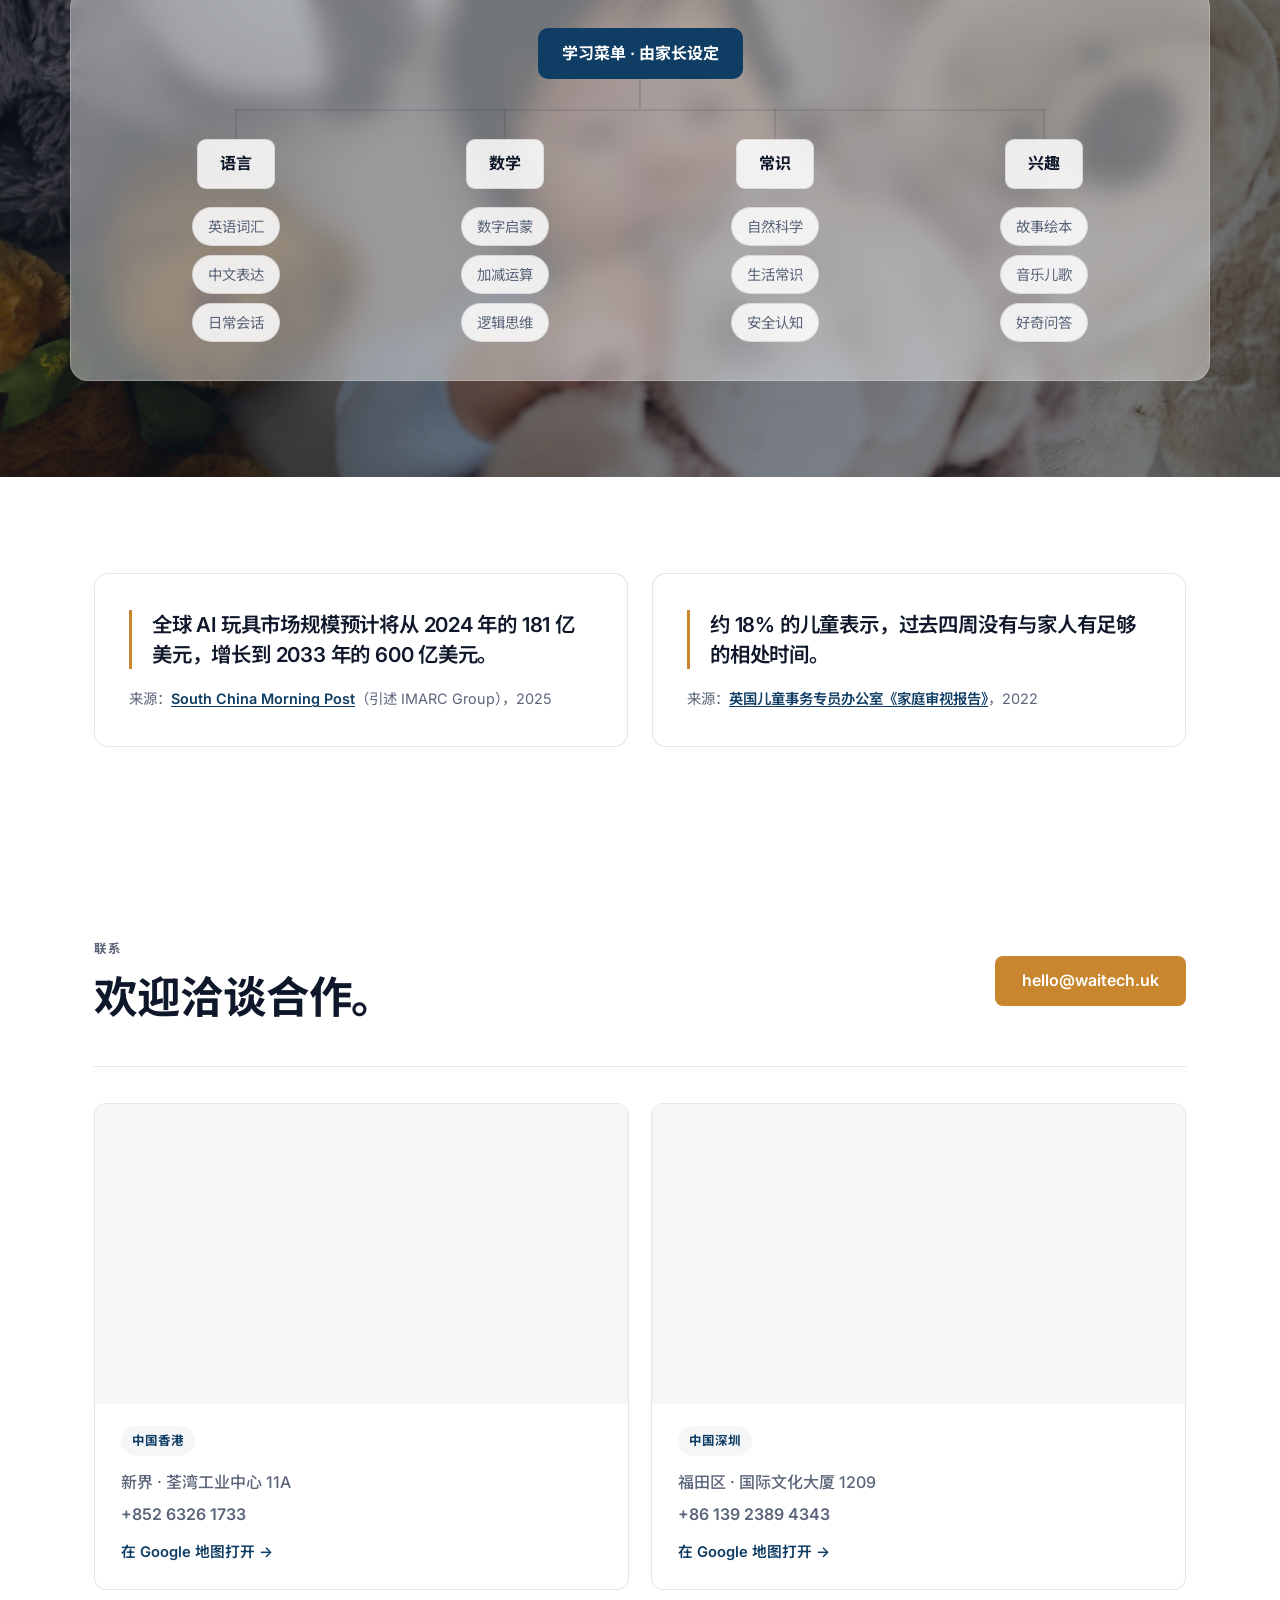
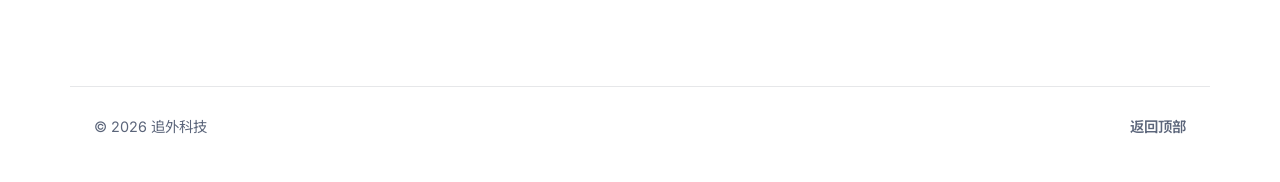
==== commit 6fb4c245: "Update company name to 追外科技 and Dream W Technology" ====
--- a/index.html
+++ b/index.html
@@ -5,9 +5,9 @@
     <meta name="viewport" content="width=device-width, initial-scale=1" />
     <meta
       name="description"
-      content="Dream W Education Technology — 面向儿童的 AI 智能玩偶。会对话、懂陪伴，由家长设定学习方向。"
+      content="追外科技 — 面向儿童的 AI 智能玩偶。会对话、懂陪伴，由家长设定学习方向。"
     />
-    <title>Dream W Education Technology｜儿童 AI 智能玩偶</title>
+    <title>追外科技｜儿童 AI 智能玩偶</title>
     <link rel="icon" href="logo.png" type="image/png" />
     <link rel="preconnect" href="https://fonts.googleapis.com" />
     <link rel="preconnect" href="https://fonts.gstatic.com" crossorigin />
@@ -20,9 +20,9 @@
   <body>
     <header class="site-header">
       <nav class="nav">
-        <a class="logo" href="#top" aria-label="Dream W 首页">
-          <img class="logo-img" src="logo.png" alt="Dream W" width="40" height="40" />
-          <span>Dream W</span>
+        <a class="logo" href="#top" aria-label="追外科技 首页">
+          <img class="logo-img" src="logo.png" alt="追外科技" width="40" height="40" />
+          <span>追外科技</span>
         </a>
         <div class="nav-links">
           <a href="#product">产品</a>
@@ -77,19 +77,19 @@
         </div>
         <div class="product-gallery">
           <figure class="product-item">
-            <img src="product-dog.png" alt="Dream W AI 玩偶 · 多多" loading="lazy" />
+            <img src="product-dog.png" alt="追外科技 AI 玩偶 · 多多" loading="lazy" />
             <figcaption>多多</figcaption>
           </figure>
           <figure class="product-item">
-            <img src="product-dragon.png" alt="Dream W AI 玩偶 · 小龙" loading="lazy" />
+            <img src="product-dragon.png" alt="追外科技 AI 玩偶 · 小龙" loading="lazy" />
             <figcaption>小龙</figcaption>
           </figure>
           <figure class="product-item">
-            <img src="product-cat.png" alt="Dream W AI 玩偶 · 咪咪" loading="lazy" />
+            <img src="product-cat.png" alt="追外科技 AI 玩偶 · 咪咪" loading="lazy" />
             <figcaption>咪咪</figcaption>
           </figure>
           <figure class="product-item">
-            <img src="product-bear.png" alt="Dream W AI 玩偶 · 熊仔" loading="lazy" />
+            <img src="product-bear.png" alt="追外科技 AI 玩偶 · 熊仔" loading="lazy" />
             <figcaption>熊仔</figcaption>
           </figure>
         </div>
@@ -100,7 +100,7 @@
           <div class="demo-copy">
             <p class="eyebrow">产品演示</p>
             <h2>扫码观看产品 Demo 视频。</h2>
-            <p>用手机扫描二维码，即可在 YouTube 观看 Dream W AI 智能玩偶的产品演示。</p>
+            <p>用手机扫描二维码，即可在 YouTube 观看追外科技 AI 智能玩偶的产品演示。</p>
             <a
               class="button primary"
               href="https://www.youtube.com/watch?v=akbqUMxj-1WI"
@@ -293,7 +293,7 @@
     </main>
 
     <footer class="footer">
-      <p>© 2026 Dream W Education Technology</p>
+      <p>© 2026 追外科技</p>
       <a href="#top">返回顶部</a>
     </footer>
   </body>
--- a/styles.css
+++ b/styles.css
@@ -66,6 +66,11 @@
   letter-spacing: -0.01em;
 }
 
+.logo span {
+  font-size: clamp(0.88rem, 2.2vw, 1rem);
+  line-height: 1.2;
+}
+
 .logo-img {
   display: block;
   width: 40px;
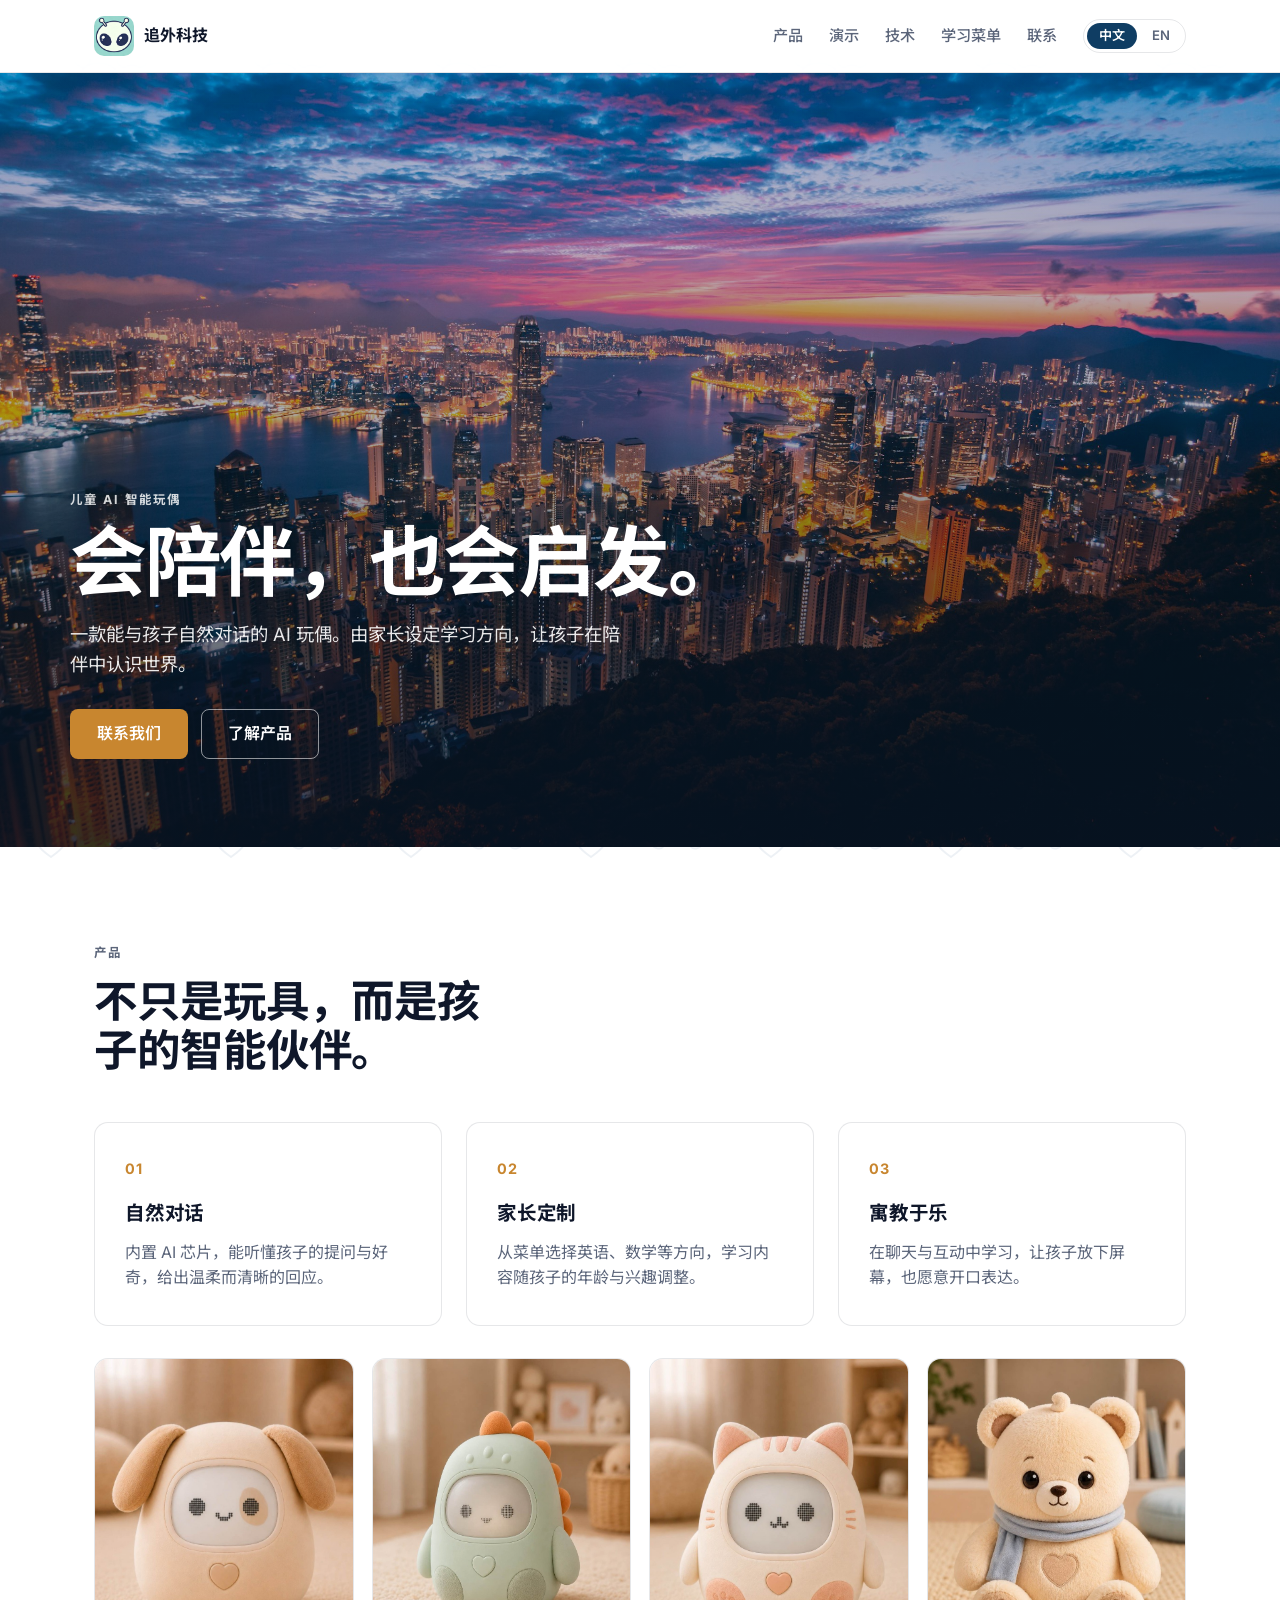
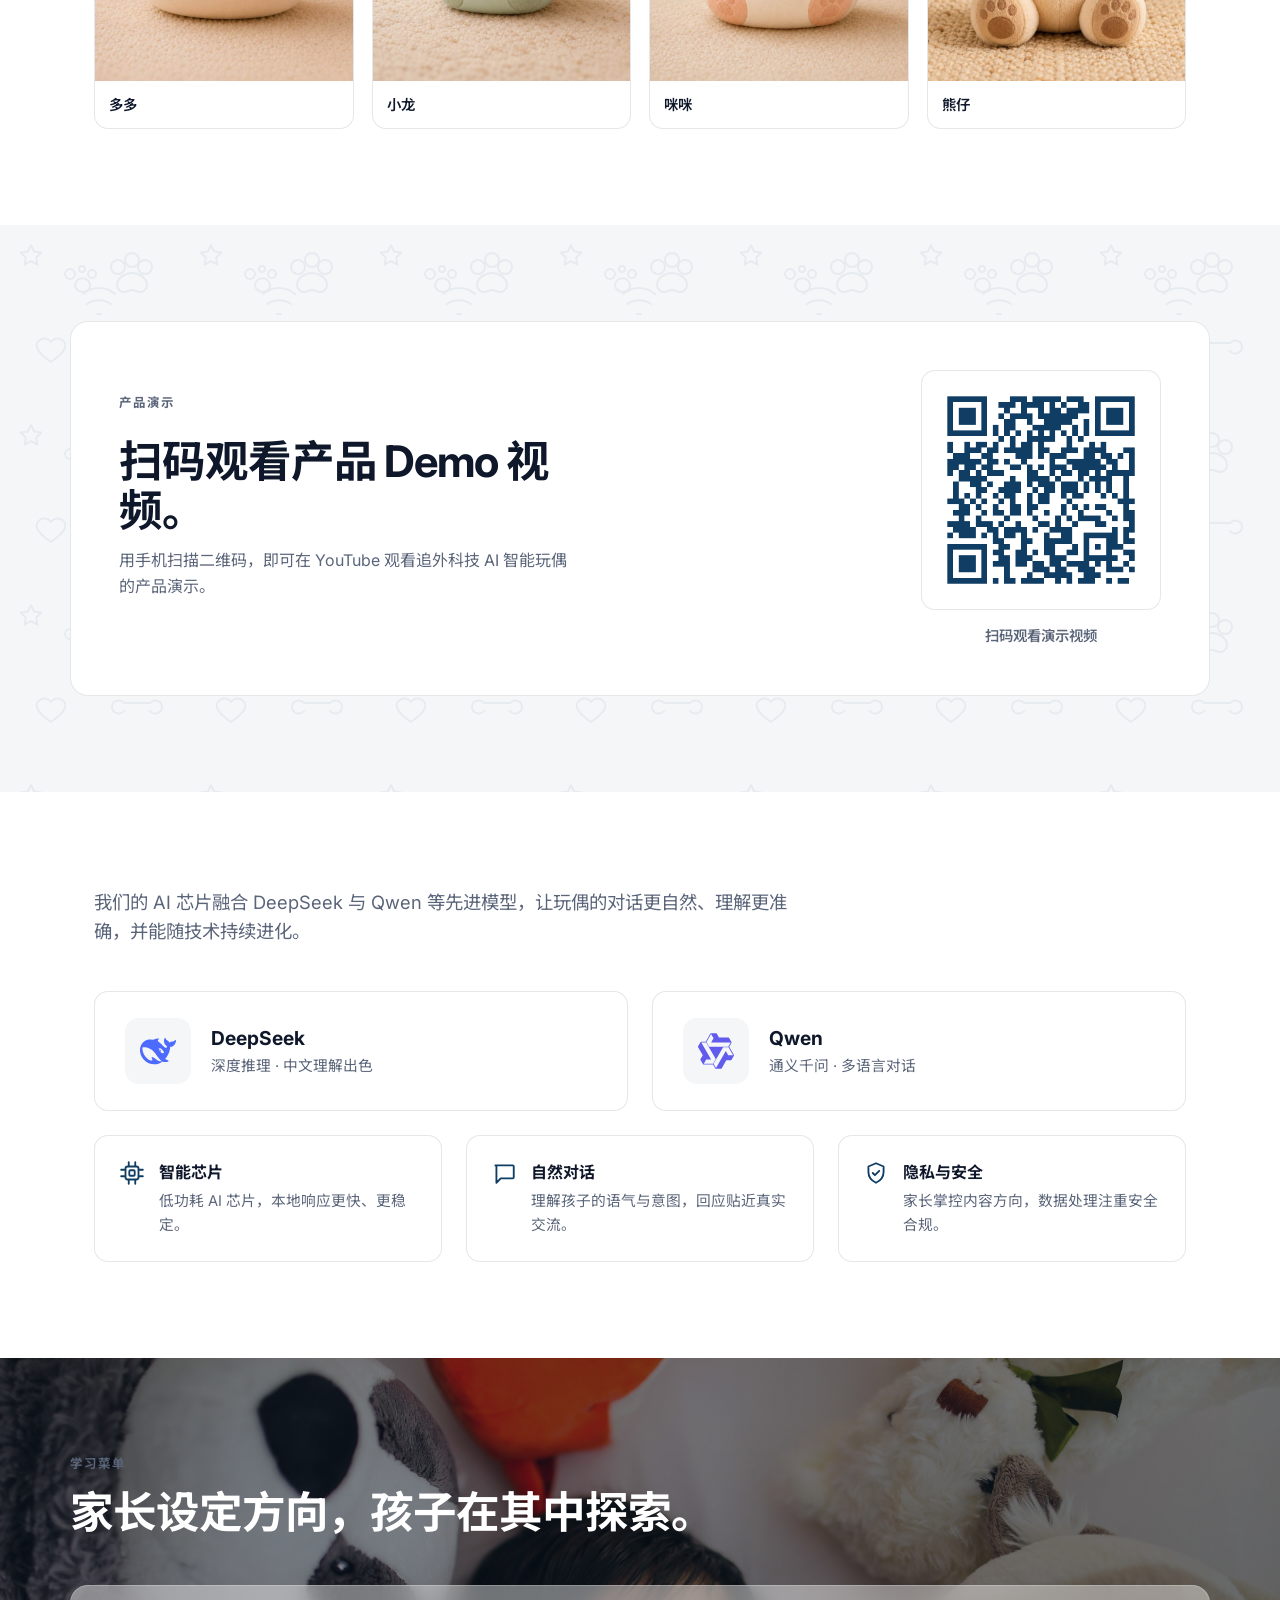
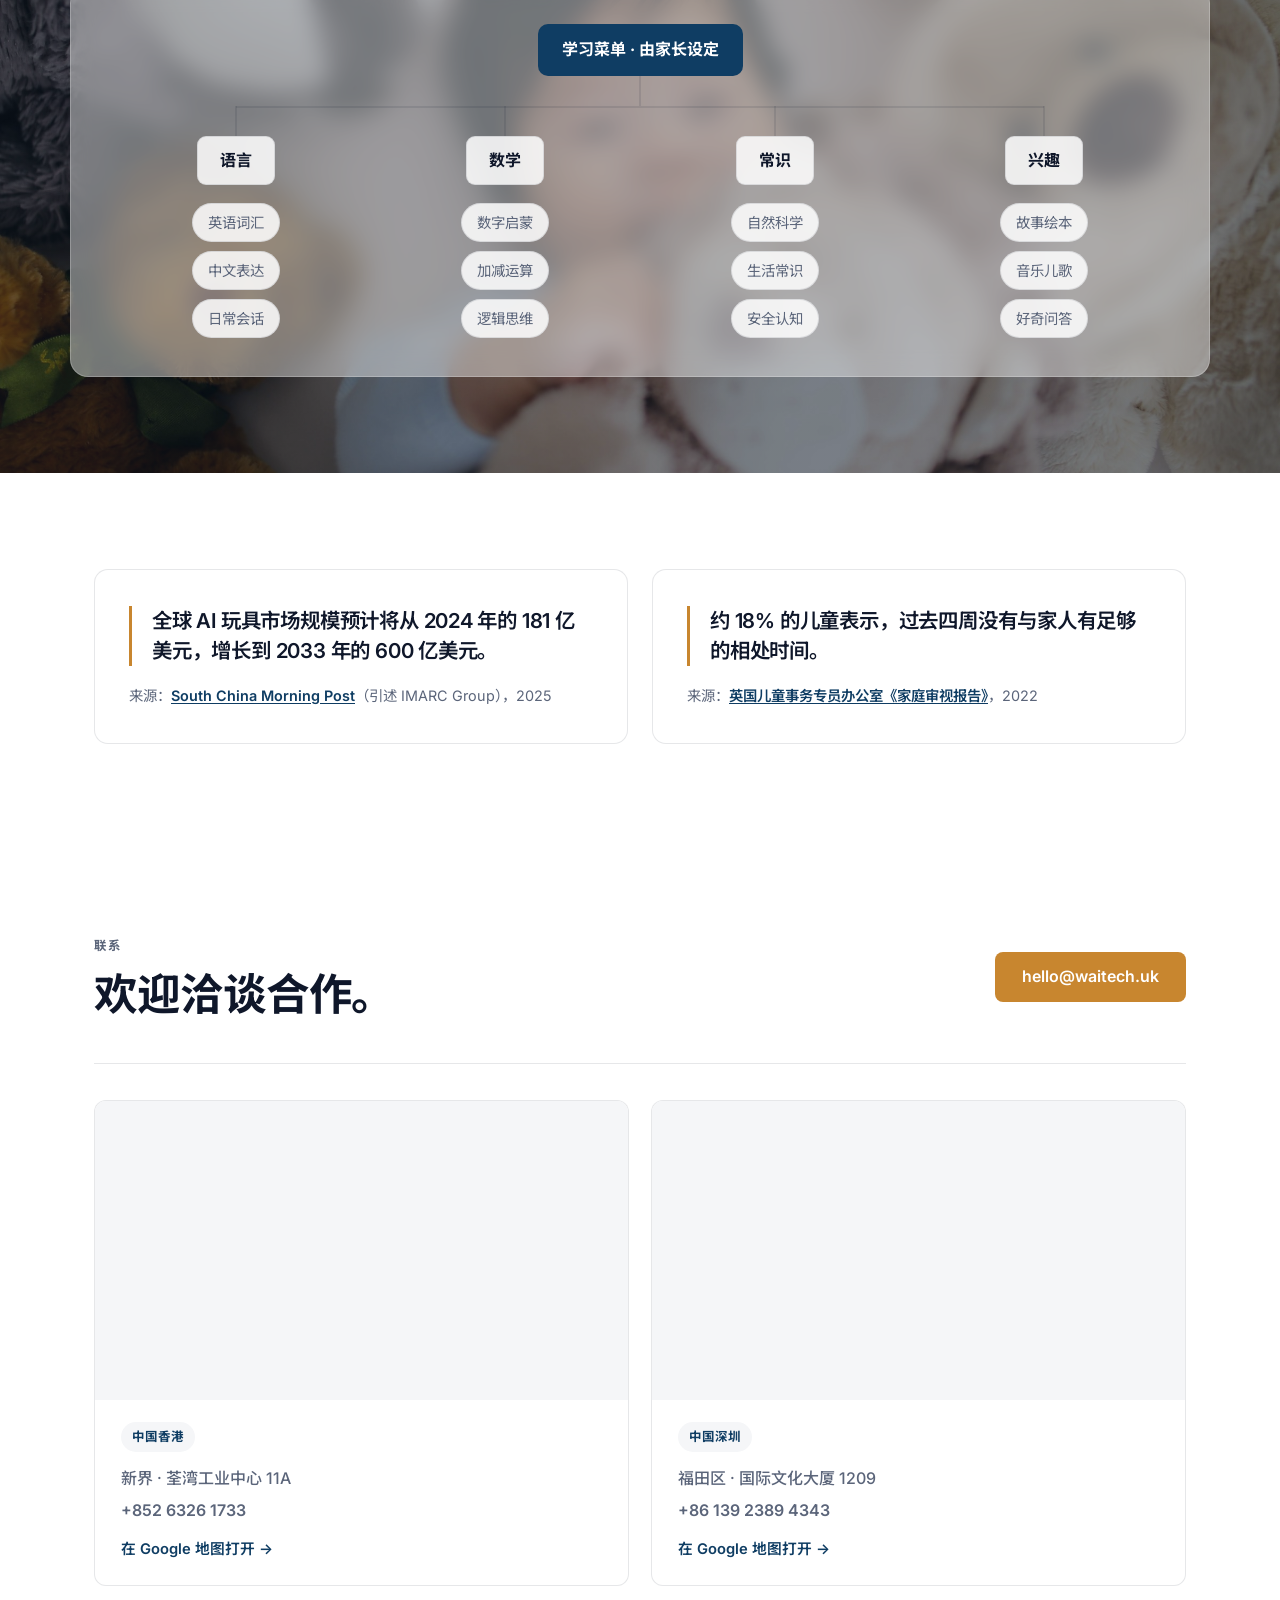
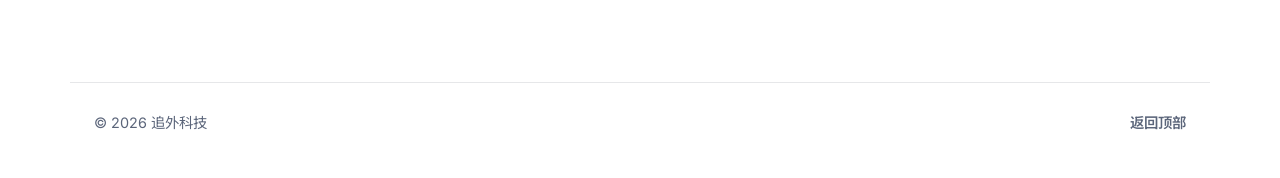
==== commit 5536afee: "Remove YouTube button from demo section" ====
--- a/index.html
+++ b/index.html
@@ -101,12 +101,6 @@
             <p class="eyebrow">产品演示</p>
             <h2>扫码观看产品 Demo 视频。</h2>
             <p>用手机扫描二维码，即可在 YouTube 观看追外科技 AI 智能玩偶的产品演示。</p>
-            <a
-              class="button primary"
-              href="https://www.youtube.com/watch?v=akbqUMxj-1WI"
-              target="_blank"
-              rel="noopener"
-            >在 YouTube 观看</a>
           </div>
           <div class="demo-qr-wrap">
             <img
--- a/styles.css
+++ b/styles.css
@@ -8,6 +8,7 @@
   --primary-dark: #0a2c49;
   --accent: #c8862f;
   --border: rgba(15, 23, 42, 0.1);
+  --symbol-pattern: url("data:image/svg+xml,%3Csvg xmlns='http://www.w3.org/2000/svg' width='180' height='180' viewBox='0 0 180 180'%3E%3Cg fill='none' stroke='%23cbd5e1' stroke-width='2' stroke-linecap='round' stroke-linejoin='round' opacity='0.34'%3E%3Cpath d='M31 20l3.2 6.5 7.1 1-5.1 5 1.2 7-6.4-3.4-6.4 3.4 1.2-7-5.1-5 7.1-1z'/%3E%3Cpath d='M132 28c4 0 7 3 7 7s-3 7-7 7-7-3-7-7 3-7 7-7z'/%3E%3Cpath d='M145 35c4 0 7 3 7 7s-3 7-7 7-7-3-7-7 3-7 7-7z'/%3E%3Cpath d='M118 35c4 0 7 3 7 7s-3 7-7 7-7-3-7-7 3-7 7-7z'/%3E%3Cpath d='M132 48c7 0 15 5 15 12 0 4-3 7-7 7-3 0-5-2-8-2s-5 2-8 2c-4 0-7-3-7-7 0-7 8-12 15-12z'/%3E%3Cpath d='M51 117c-6-8-18-1-13 8 3 5 13 12 13 12s10-7 13-12c5-9-7-16-13-8z'/%3E%3Cpath d='M124 118h26'/%3E%3Cpath d='M124 118c-4-5-12-2-12 4s8 9 12 4'/%3E%3Cpath d='M150 118c4-5 12-2 12 4s-8 9-12 4'/%3E%3Cpath d='M83 69c9-8 23-8 32 0'/%3E%3Cpath d='M87 79c7-5 17-5 24 0'/%3E%3Cpath d='M97 89h4'/%3E%3Ccircle cx='70' cy='49' r='5'/%3E%3Ccircle cx='82' cy='44' r='3'/%3E%3Ccircle cx='92' cy='49' r='4'/%3E%3Cpath d='M76 57c3-5 10-5 13 0 3 5-1 10-6 10s-10-5-7-10z'/%3E%3C/g%3E%3C/svg%3E");
 }
 
 * {
@@ -23,7 +24,10 @@
   font-family:
     "Inter", "Noto Sans SC", system-ui, -apple-system, BlinkMacSystemFont, "Segoe UI", sans-serif;
   color: var(--text);
-  background: var(--bg);
+  background-color: var(--bg);
+  background-image: var(--symbol-pattern);
+  background-size: 180px 180px;
+  background-attachment: fixed;
   line-height: 1.6;
 }
 
@@ -222,7 +226,9 @@
 
 .section.alt {
   max-width: none;
-  background: var(--bg-alt);
+  background-color: var(--bg-alt);
+  background-image: var(--symbol-pattern);
+  background-size: 180px 180px;
 }
 
 .section.alt .section-head,
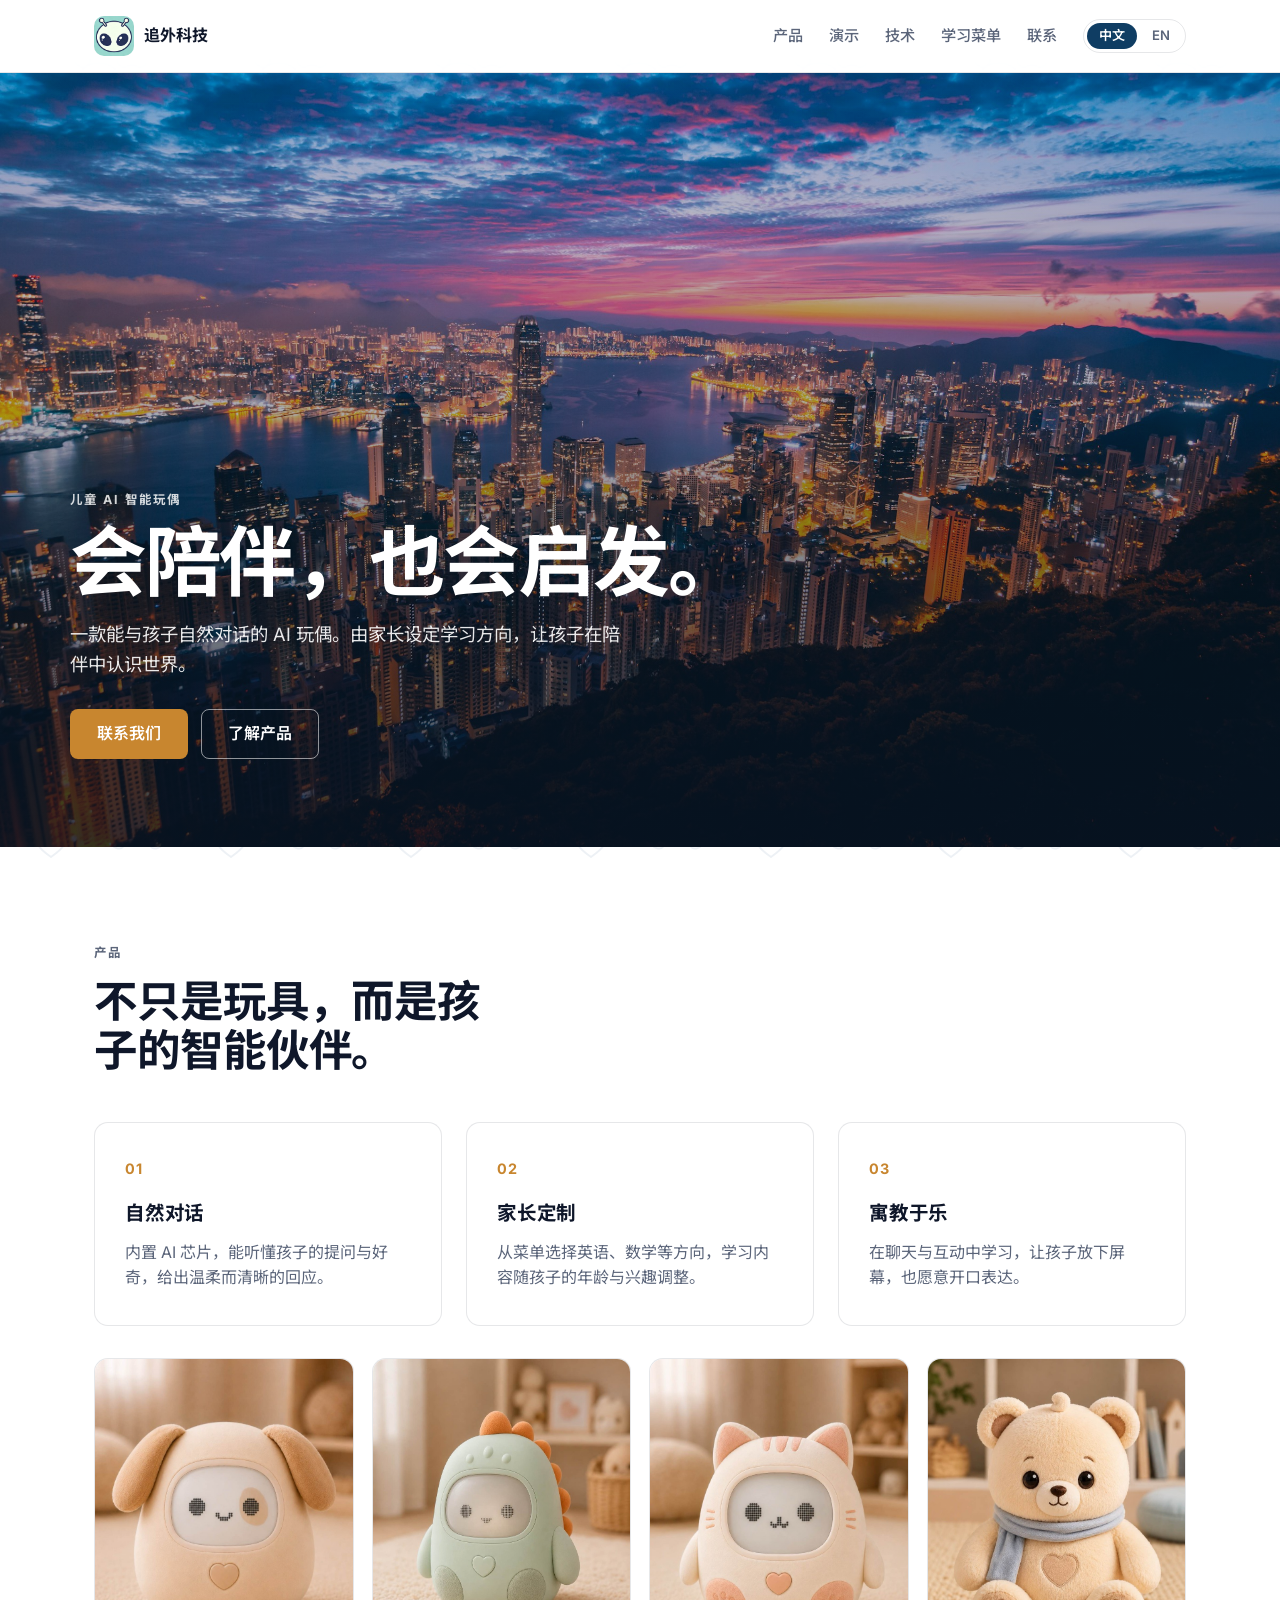
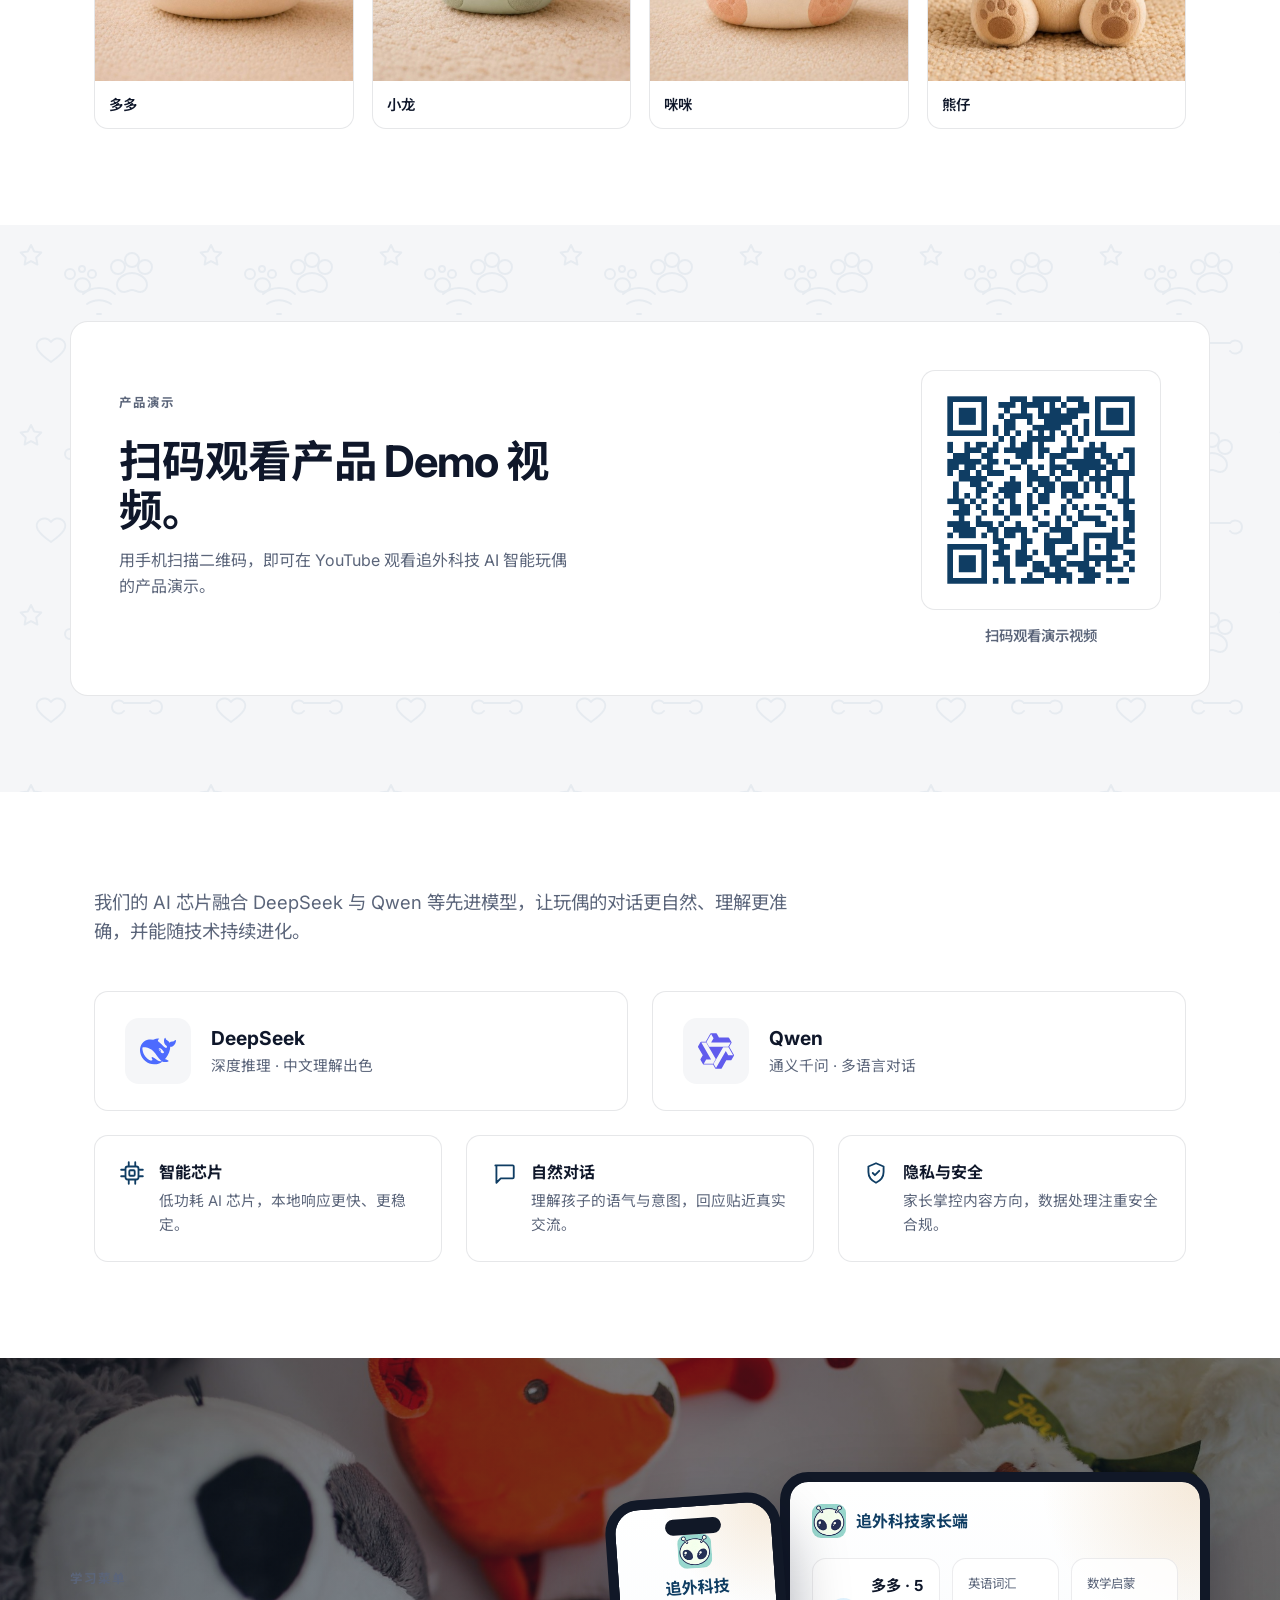
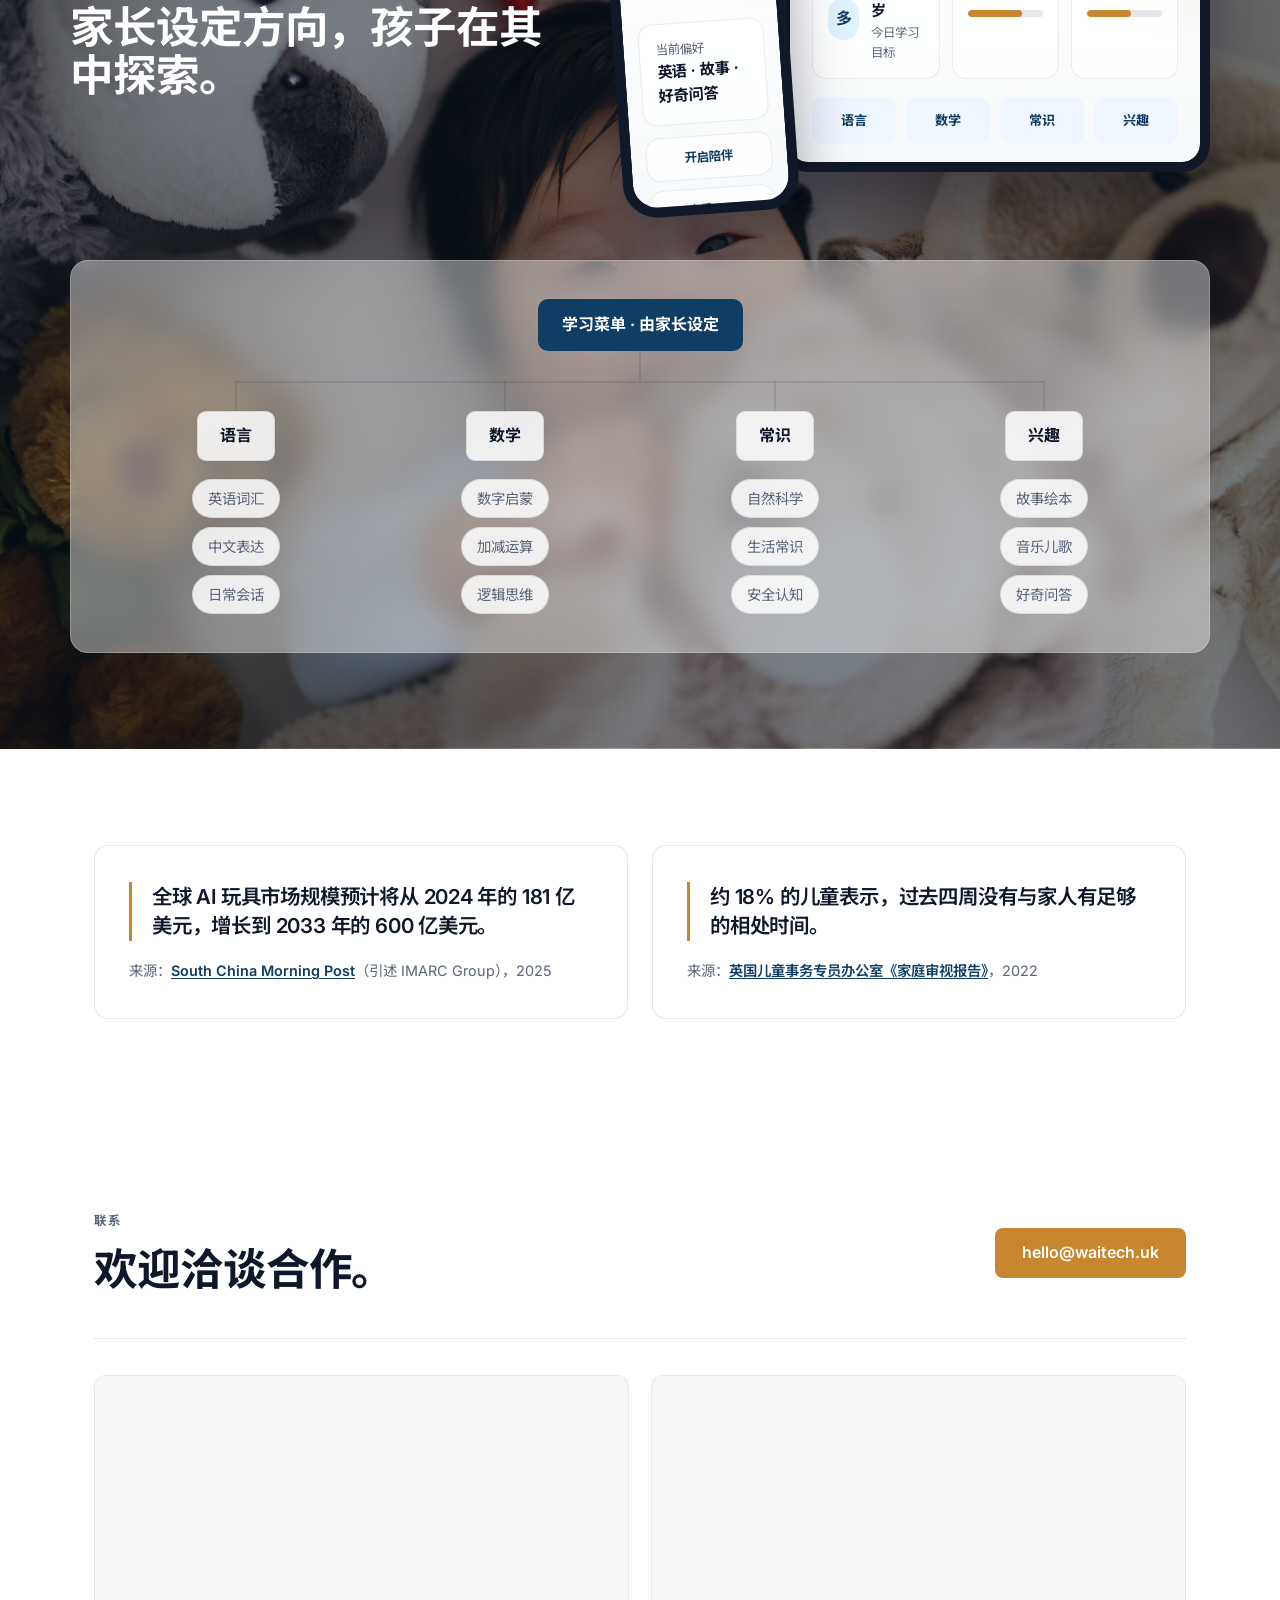
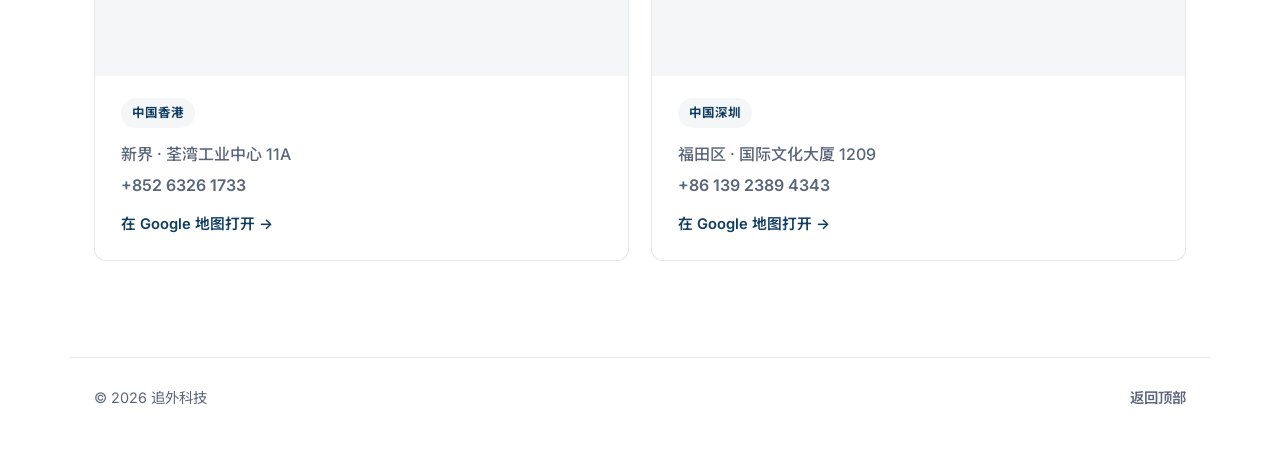
==== commit 5d8d8ca6: "Add parent app device mockups to learning menu section" ====
--- a/index.html
+++ b/index.html
@@ -163,9 +163,61 @@
       </section>
 
       <section class="section alt" id="how">
-        <div class="section-head">
-          <p class="eyebrow">学习菜单</p>
-          <h2>家长设定方向，孩子在其中探索。</h2>
+        <div class="how-hero">
+          <div class="section-head">
+            <p class="eyebrow">学习菜单</p>
+            <h2>家长设定方向，孩子在其中探索。</h2>
+          </div>
+          <div class="device-stage" aria-label="追外科技家长端 App 预览">
+            <div class="device device-tablet" aria-hidden="true">
+              <div class="device-screen">
+                <div class="app-topbar">
+                  <img src="logo.png" alt="" />
+                  <span>追外科技家长端</span>
+                </div>
+                <div class="app-grid">
+                  <div class="app-profile">
+                    <span class="app-avatar">多</span>
+                    <div>
+                      <strong>多多 · 5岁</strong>
+                      <p>今日学习目标</p>
+                    </div>
+                  </div>
+                  <div class="app-progress">
+                    <span>英语词汇</span>
+                    <div><i style="width: 72%"></i></div>
+                  </div>
+                  <div class="app-progress">
+                    <span>数学启蒙</span>
+                    <div><i style="width: 58%"></i></div>
+                  </div>
+                </div>
+                <div class="app-modules">
+                  <span>语言</span>
+                  <span>数学</span>
+                  <span>常识</span>
+                  <span>兴趣</span>
+                </div>
+              </div>
+            </div>
+            <div class="device device-phone" aria-hidden="true">
+              <div class="device-notch"></div>
+              <div class="device-screen">
+                <div class="phone-logo">
+                  <img src="logo.png" alt="" />
+                  <strong>追外科技</strong>
+                </div>
+                <div class="phone-card">
+                  <span>当前偏好</span>
+                  <strong>英语 · 故事 · 好奇问答</strong>
+                </div>
+                <div class="phone-menu">
+                  <span>开启陪伴</span>
+                  <span>查看记录</span>
+                </div>
+              </div>
+            </div>
+          </div>
         </div>
         <div class="tree">
           <div class="tree-root-row">
--- a/styles.css
+++ b/styles.css
@@ -232,6 +232,7 @@
 }
 
 .section.alt .section-head,
+.section.alt .how-hero,
 .section.alt .tree,
 .section.alt .demo-panel {
   max-width: 1140px;
@@ -548,6 +549,204 @@
 
 #how .section-head h2 {
   color: #ffffff;
+}
+
+#how .section-head {
+  margin-bottom: 0;
+}
+
+.how-hero {
+  display: grid;
+  grid-template-columns: minmax(0, 0.82fr) minmax(360px, 1fr);
+  gap: 56px;
+  align-items: center;
+  margin-bottom: 46px;
+}
+
+.device-stage {
+  position: relative;
+  min-height: 360px;
+}
+
+.device {
+  position: absolute;
+  overflow: hidden;
+  border: 10px solid #111827;
+  background: #111827;
+  box-shadow: 0 28px 60px rgba(2, 6, 23, 0.34);
+}
+
+.device-screen {
+  width: 100%;
+  height: 100%;
+  padding: 22px;
+  border-radius: inherit;
+  background:
+    radial-gradient(circle at top right, rgba(200, 134, 47, 0.18), transparent 32%),
+    linear-gradient(180deg, #ffffff 0%, #f7fafc 100%);
+}
+
+.device-tablet {
+  top: 18px;
+  right: 0;
+  width: min(100%, 430px);
+  height: 300px;
+  border-radius: 28px;
+}
+
+.device-tablet .device-screen {
+  border-radius: 18px;
+}
+
+.device-phone {
+  left: 0;
+  bottom: 0;
+  width: 176px;
+  height: 318px;
+  border-radius: 34px;
+  transform: rotate(-4deg);
+}
+
+.device-phone .device-screen {
+  padding: 28px 15px 16px;
+  border-radius: 24px;
+}
+
+.device-notch {
+  position: absolute;
+  top: 12px;
+  left: 50%;
+  z-index: 2;
+  width: 56px;
+  height: 16px;
+  border-radius: 999px;
+  background: #111827;
+  transform: translateX(-50%);
+}
+
+.app-topbar,
+.phone-logo {
+  display: flex;
+  align-items: center;
+  gap: 10px;
+  margin-bottom: 20px;
+  font-weight: 700;
+  color: var(--primary);
+}
+
+.app-topbar img,
+.phone-logo img {
+  width: 34px;
+  height: 34px;
+  border-radius: 9px;
+  object-fit: cover;
+}
+
+.app-grid {
+  display: grid;
+  grid-template-columns: 1.2fr 1fr 1fr;
+  gap: 12px;
+  margin-bottom: 18px;
+}
+
+.app-profile,
+.app-progress,
+.phone-card,
+.phone-menu span {
+  border: 1px solid rgba(15, 23, 42, 0.08);
+  border-radius: 14px;
+  background: rgba(255, 255, 255, 0.78);
+}
+
+.app-profile {
+  display: flex;
+  align-items: center;
+  gap: 12px;
+  padding: 15px;
+}
+
+.app-avatar {
+  display: grid;
+  width: 42px;
+  height: 42px;
+  place-items: center;
+  border-radius: 999px;
+  background: #e0f2fe;
+  color: var(--primary);
+  font-weight: 700;
+}
+
+.app-profile strong,
+.phone-card strong {
+  display: block;
+  font-size: 0.95rem;
+}
+
+.app-profile p,
+.phone-card span,
+.app-progress span {
+  display: block;
+  font-size: 0.78rem;
+  color: var(--muted);
+}
+
+.app-progress {
+  padding: 15px;
+}
+
+.app-progress div {
+  overflow: hidden;
+  height: 7px;
+  margin-top: 16px;
+  border-radius: 999px;
+  background: #e5e7eb;
+}
+
+.app-progress i {
+  display: block;
+  height: 100%;
+  border-radius: inherit;
+  background: var(--accent);
+}
+
+.app-modules {
+  display: grid;
+  grid-template-columns: repeat(4, 1fr);
+  gap: 10px;
+}
+
+.app-modules span {
+  padding: 13px 10px;
+  border-radius: 12px;
+  background: #eff6ff;
+  color: var(--primary);
+  font-size: 0.82rem;
+  font-weight: 700;
+  text-align: center;
+}
+
+.phone-logo {
+  justify-content: center;
+  flex-direction: column;
+  gap: 7px;
+}
+
+.phone-card {
+  padding: 16px;
+  margin-bottom: 12px;
+}
+
+.phone-menu {
+  display: grid;
+  gap: 9px;
+}
+
+.phone-menu span {
+  padding: 11px;
+  font-size: 0.78rem;
+  font-weight: 700;
+  color: var(--primary);
+  text-align: center;
 }
 
 #how .tree {
@@ -755,6 +954,20 @@
     padding-bottom: 22px;
   }
 
+  .how-hero {
+    grid-template-columns: 1fr;
+    gap: 30px;
+  }
+
+  .device-stage {
+    min-height: 420px;
+  }
+
+  .device-tablet {
+    right: 0;
+    width: 100%;
+  }
+
   .hero {
     min-height: 78vh;
     padding-bottom: 64px;
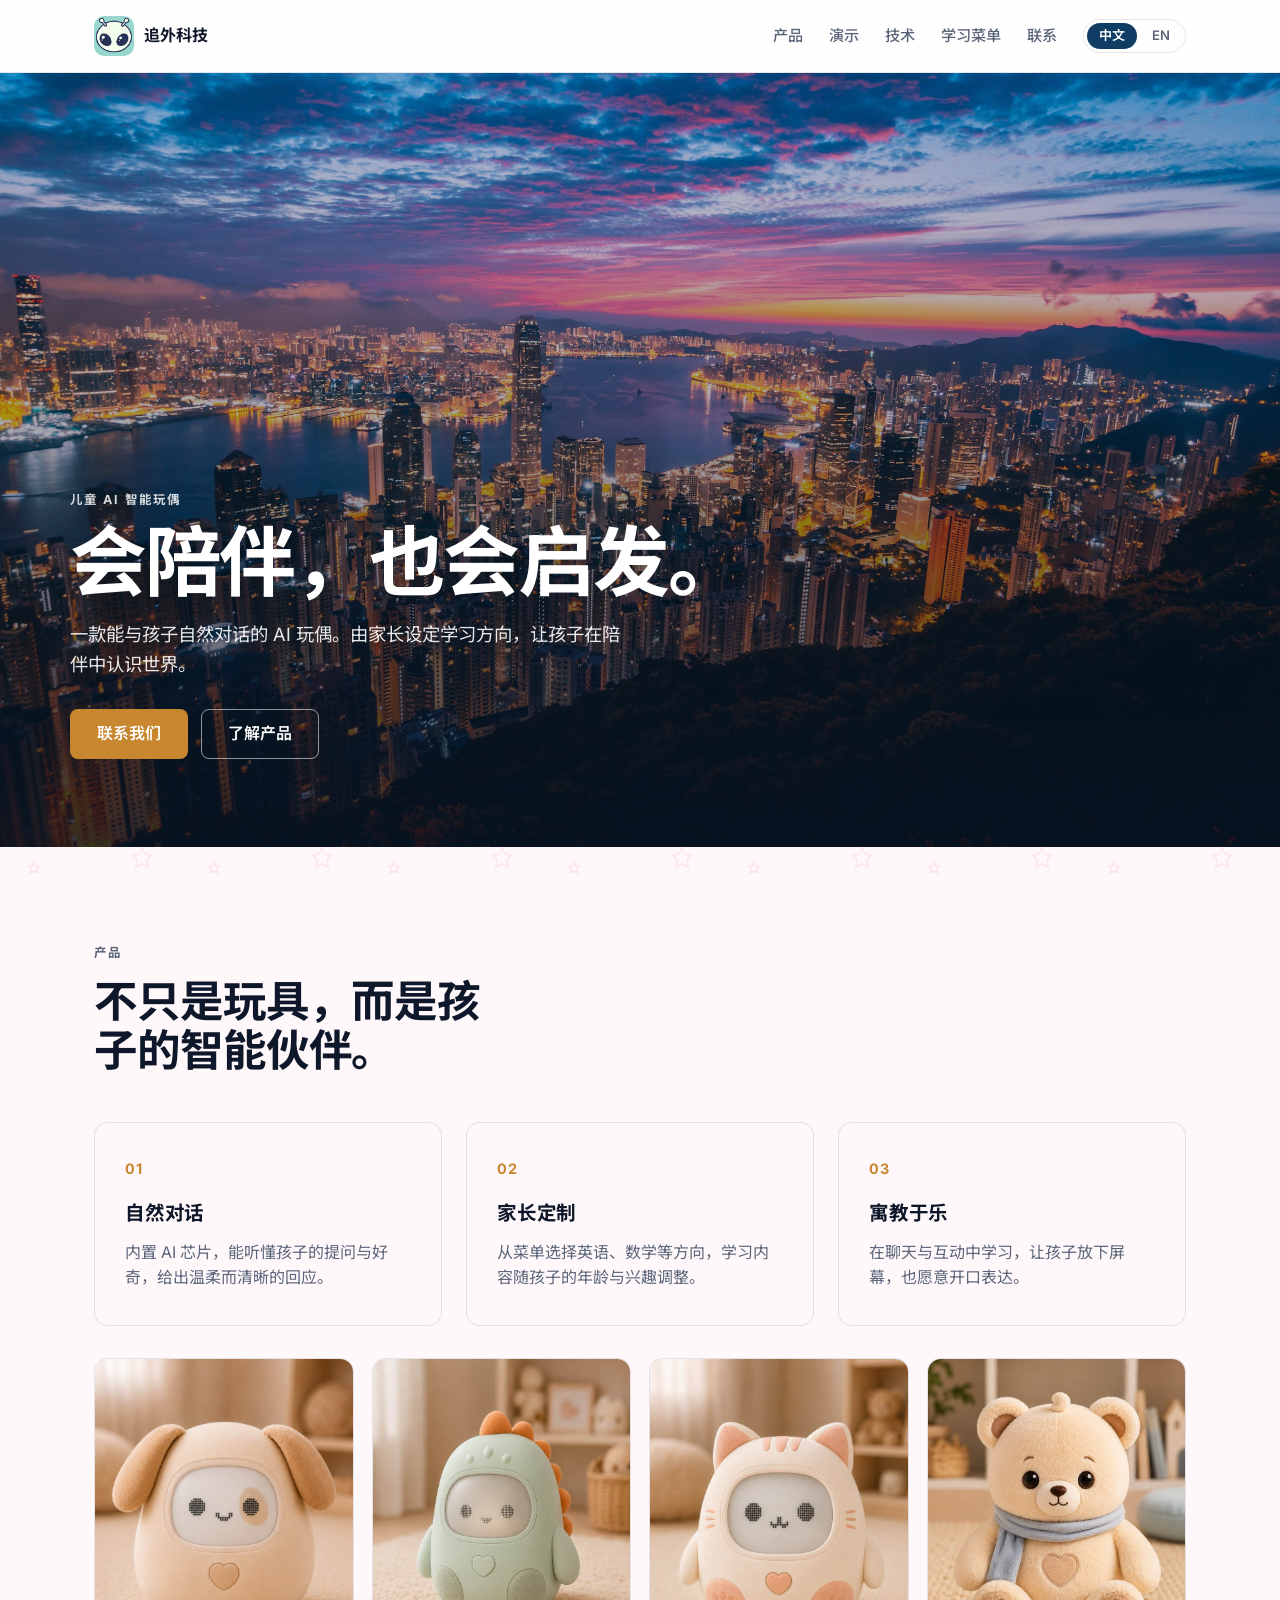
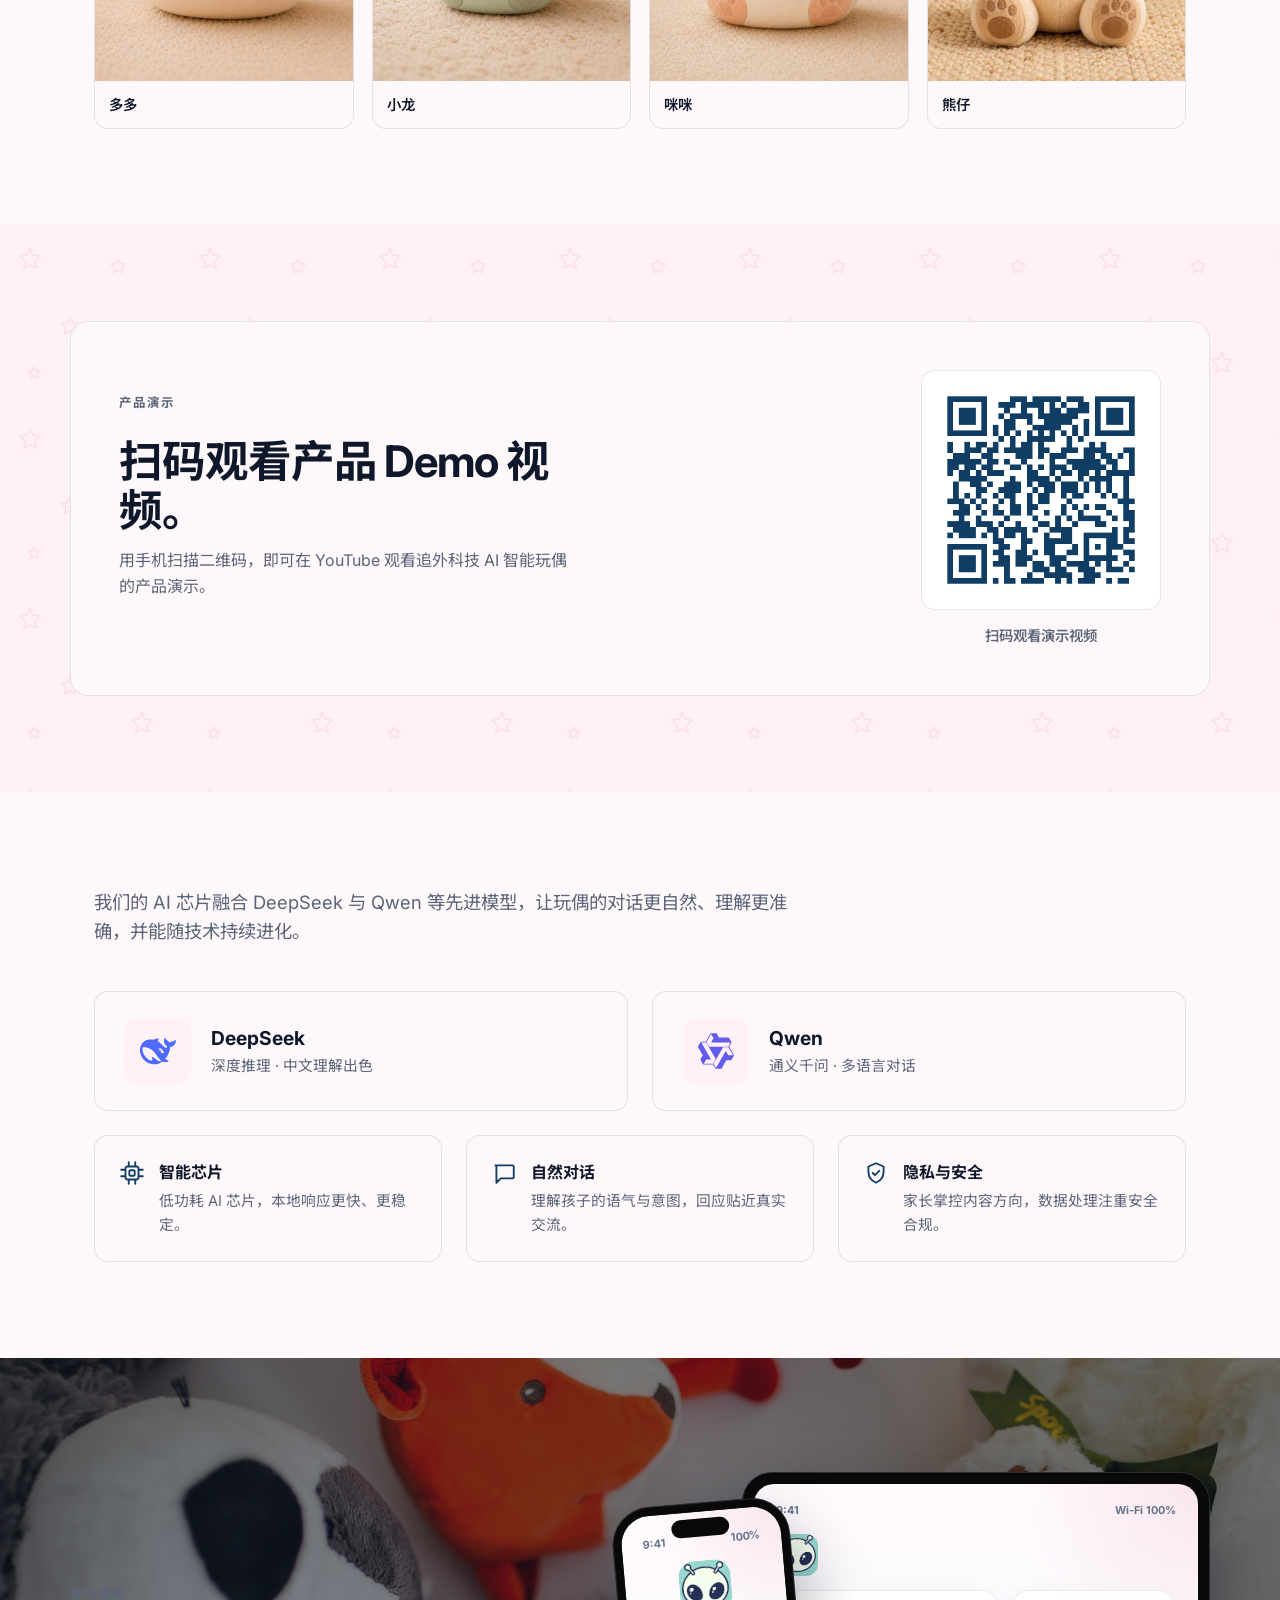
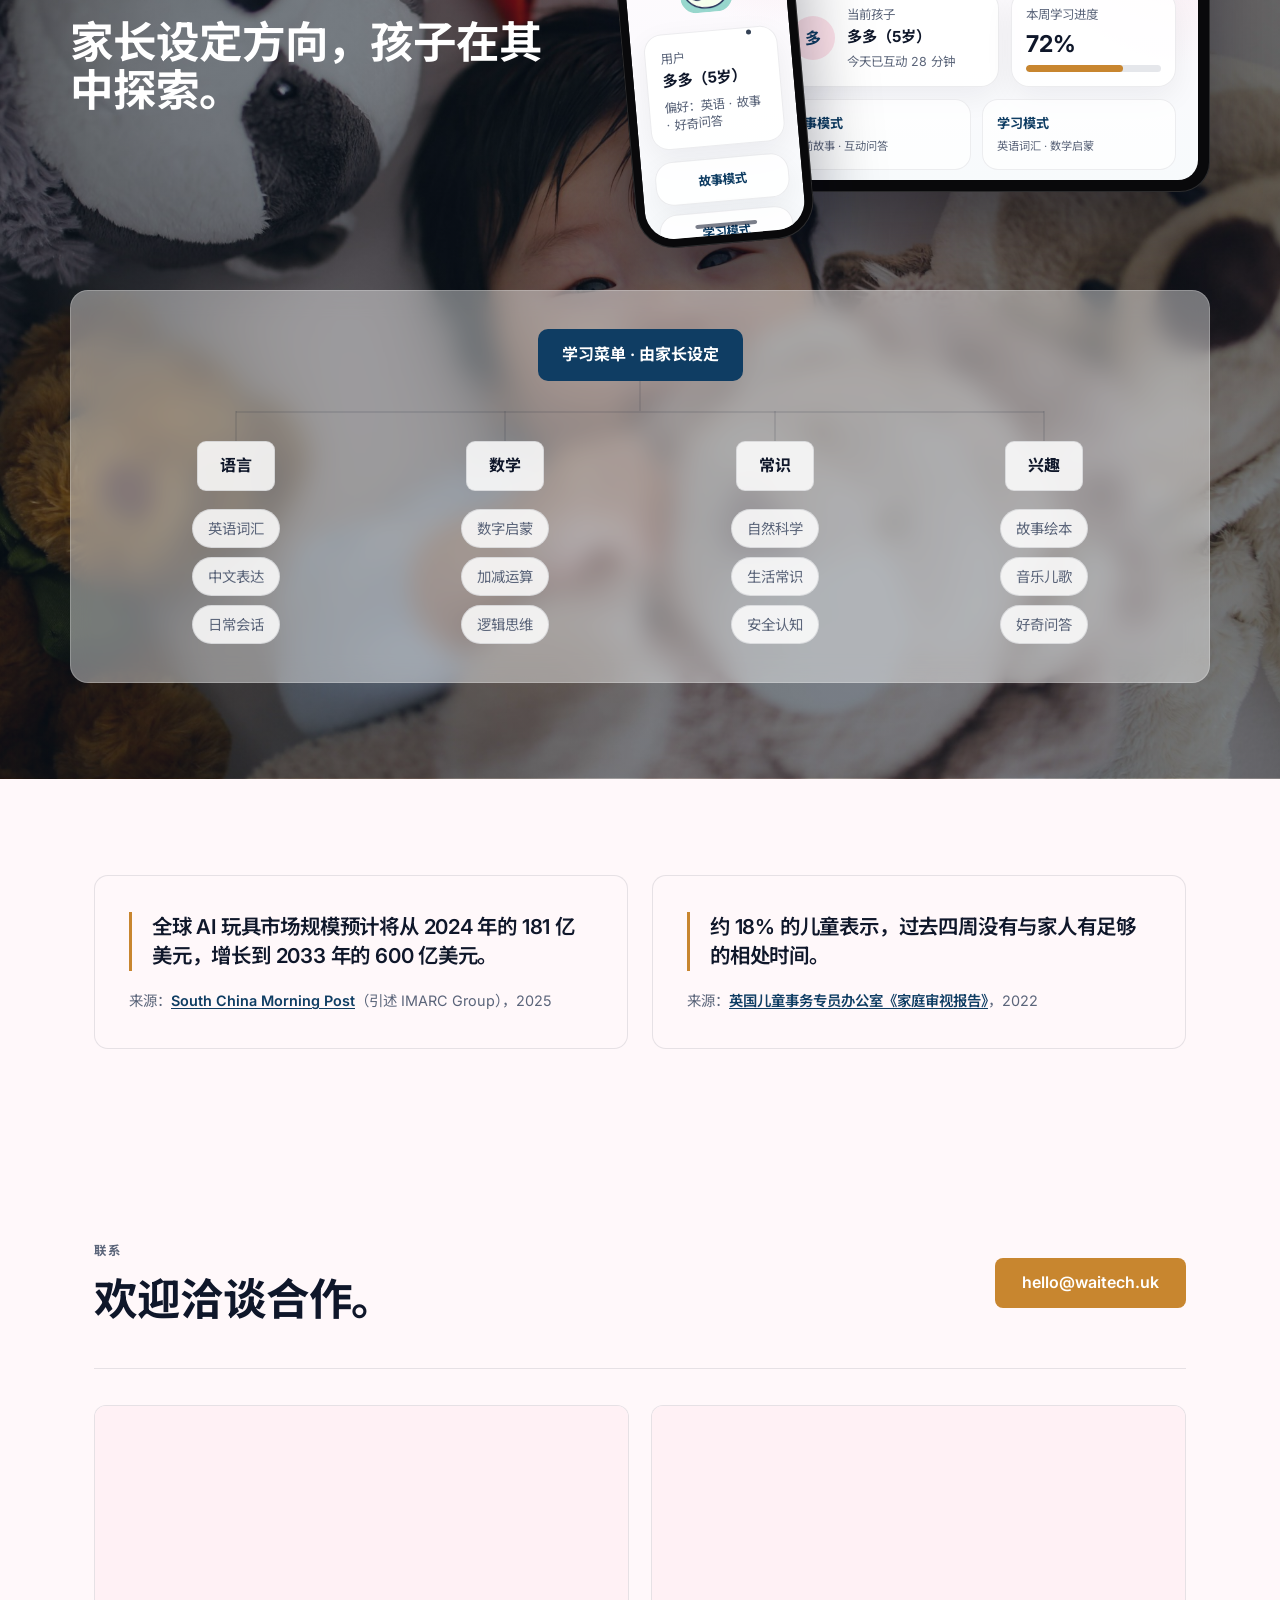
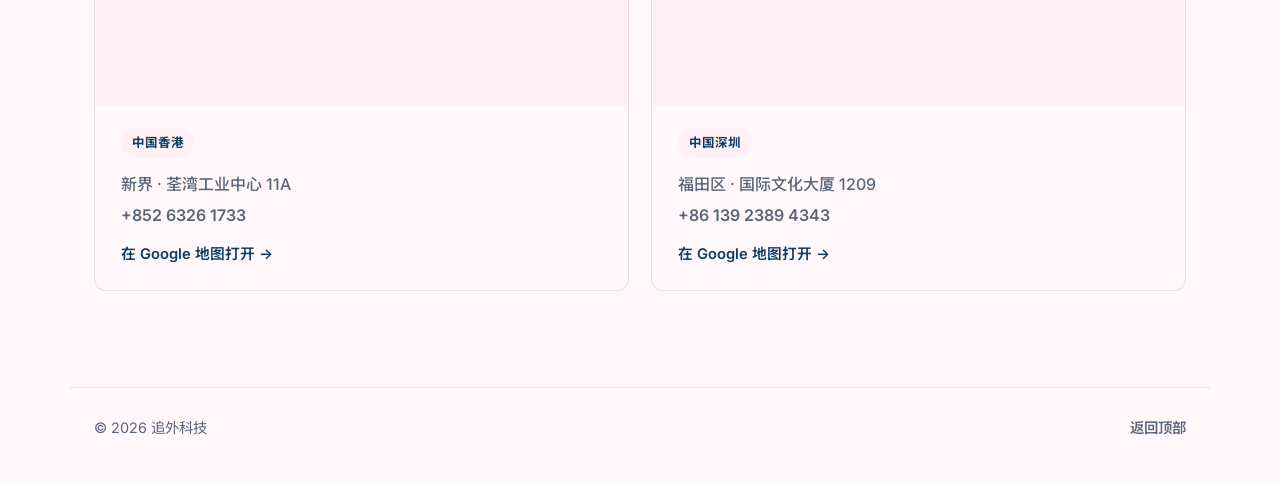
==== commit 6539dedf: "Refine parent app device mockups and pink star background" ====
--- a/index.html
+++ b/index.html
@@ -170,51 +170,59 @@
           </div>
           <div class="device-stage" aria-label="追外科技家长端 App 预览">
             <div class="device device-tablet" aria-hidden="true">
+              <div class="tablet-camera"></div>
               <div class="device-screen">
-                <div class="app-topbar">
+                <div class="app-status">
+                  <span>9:41</span>
+                  <span>Wi-Fi 100%</span>
+                </div>
+                <div class="app-brand">
                   <img src="logo.png" alt="" />
-                  <span>追外科技家长端</span>
-                </div>
-                <div class="app-grid">
-                  <div class="app-profile">
+                </div>
+                <div class="app-dashboard">
+                  <div class="app-child-card">
                     <span class="app-avatar">多</span>
                     <div>
-                      <strong>多多 · 5岁</strong>
-                      <p>今日学习目标</p>
+                      <small>当前孩子</small>
+                      <strong>多多（5岁）</strong>
+                      <p>今天已互动 28 分钟</p>
                     </div>
                   </div>
-                  <div class="app-progress">
-                    <span>英语词汇</span>
+                  <div class="app-progress-card">
+                    <span>本周学习进度</span>
+                    <strong>72%</strong>
                     <div><i style="width: 72%"></i></div>
                   </div>
-                  <div class="app-progress">
-                    <span>数学启蒙</span>
-                    <div><i style="width: 58%"></i></div>
-                  </div>
-                </div>
-                <div class="app-modules">
-                  <span>语言</span>
-                  <span>数学</span>
-                  <span>常识</span>
-                  <span>兴趣</span>
+                </div>
+                <div class="app-module-grid">
+                  <div><strong>故事模式</strong><span>睡前故事 · 互动问答</span></div>
+                  <div><strong>学习模式</strong><span>英语词汇 · 数学启蒙</span></div>
+                  <div><strong>陪伴模式</strong><span>日常聊天 · 情绪回应</span></div>
+                  <div><strong>家长设置</strong><span>内容偏好 · 使用时长</span></div>
                 </div>
               </div>
             </div>
             <div class="device device-phone" aria-hidden="true">
               <div class="device-notch"></div>
               <div class="device-screen">
-                <div class="phone-logo">
+                <div class="app-status phone-status">
+                  <span>9:41</span>
+                  <span>100%</span>
+                </div>
+                <div class="phone-brand">
                   <img src="logo.png" alt="" />
-                  <strong>追外科技</strong>
                 </div>
                 <div class="phone-card">
-                  <span>当前偏好</span>
-                  <strong>英语 · 故事 · 好奇问答</strong>
+                  <span>用户</span>
+                  <strong>多多（5岁）</strong>
+                  <p>偏好：英语 · 故事 · 好奇问答</p>
                 </div>
                 <div class="phone-menu">
-                  <span>开启陪伴</span>
+                  <span>故事模式</span>
+                  <span>学习模式</span>
                   <span>查看记录</span>
                 </div>
+                <div class="home-indicator"></div>
               </div>
             </div>
           </div>
--- a/styles.css
+++ b/styles.css
@@ -1,14 +1,14 @@
 :root {
   color-scheme: light;
-  --bg: #ffffff;
-  --bg-alt: #f5f6f8;
+  --bg: #fff8fa;
+  --bg-alt: #fff1f5;
   --text: #0f172a;
   --muted: #5b657a;
   --primary: #0f3d63;
   --primary-dark: #0a2c49;
   --accent: #c8862f;
   --border: rgba(15, 23, 42, 0.1);
-  --symbol-pattern: url("data:image/svg+xml,%3Csvg xmlns='http://www.w3.org/2000/svg' width='180' height='180' viewBox='0 0 180 180'%3E%3Cg fill='none' stroke='%23cbd5e1' stroke-width='2' stroke-linecap='round' stroke-linejoin='round' opacity='0.34'%3E%3Cpath d='M31 20l3.2 6.5 7.1 1-5.1 5 1.2 7-6.4-3.4-6.4 3.4 1.2-7-5.1-5 7.1-1z'/%3E%3Cpath d='M132 28c4 0 7 3 7 7s-3 7-7 7-7-3-7-7 3-7 7-7z'/%3E%3Cpath d='M145 35c4 0 7 3 7 7s-3 7-7 7-7-3-7-7 3-7 7-7z'/%3E%3Cpath d='M118 35c4 0 7 3 7 7s-3 7-7 7-7-3-7-7 3-7 7-7z'/%3E%3Cpath d='M132 48c7 0 15 5 15 12 0 4-3 7-7 7-3 0-5-2-8-2s-5 2-8 2c-4 0-7-3-7-7 0-7 8-12 15-12z'/%3E%3Cpath d='M51 117c-6-8-18-1-13 8 3 5 13 12 13 12s10-7 13-12c5-9-7-16-13-8z'/%3E%3Cpath d='M124 118h26'/%3E%3Cpath d='M124 118c-4-5-12-2-12 4s8 9 12 4'/%3E%3Cpath d='M150 118c4-5 12-2 12 4s-8 9-12 4'/%3E%3Cpath d='M83 69c9-8 23-8 32 0'/%3E%3Cpath d='M87 79c7-5 17-5 24 0'/%3E%3Cpath d='M97 89h4'/%3E%3Ccircle cx='70' cy='49' r='5'/%3E%3Ccircle cx='82' cy='44' r='3'/%3E%3Ccircle cx='92' cy='49' r='4'/%3E%3Cpath d='M76 57c3-5 10-5 13 0 3 5-1 10-6 10s-10-5-7-10z'/%3E%3C/g%3E%3C/svg%3E");
+  --symbol-pattern: url("data:image/svg+xml,%3Csvg xmlns='http://www.w3.org/2000/svg' width='180' height='180' viewBox='0 0 180 180'%3E%3Cg fill='none' stroke='%23f0b8c7' stroke-width='1.8' stroke-linecap='round' stroke-linejoin='round' opacity='0.28'%3E%3Cpath d='M30 24l3.1 6.2 6.9 1-5 4.9 1.2 6.9-6.2-3.3-6.2 3.3 1.2-6.9-5-4.9 6.9-1z'/%3E%3Cpath d='M118 34l2.2 4.5 5 .7-3.6 3.5.9 5-4.5-2.4-4.5 2.4.9-5-3.6-3.5 5-.7z'/%3E%3Cpath d='M70 92l2.6 5.4 6 .9-4.3 4.2 1 5.9-5.3-2.8-5.3 2.8 1-5.9-4.3-4.2 6-.9z'/%3E%3Cpath d='M142 128l3.1 6.2 6.9 1-5 4.9 1.2 6.9-6.2-3.3-6.2 3.3 1.2-6.9-5-4.9 6.9-1z'/%3E%3Cpath d='M34 142l1.8 3.6 4 .6-2.9 2.8.7 4-3.6-1.9-3.6 1.9.7-4-2.9-2.8 4-.6z'/%3E%3C/g%3E%3C/svg%3E");
 }
 
 * {
@@ -565,188 +565,261 @@
 
 .device-stage {
   position: relative;
-  min-height: 360px;
+  min-height: 390px;
 }
 
 .device {
   position: absolute;
   overflow: hidden;
-  border: 10px solid #111827;
-  background: #111827;
-  box-shadow: 0 28px 60px rgba(2, 6, 23, 0.34);
+  background: #09090b;
+  box-shadow:
+    0 30px 70px rgba(2, 6, 23, 0.36),
+    inset 0 0 0 1px rgba(255, 255, 255, 0.14);
 }
 
 .device-screen {
   width: 100%;
   height: 100%;
-  padding: 22px;
+  overflow: hidden;
   border-radius: inherit;
   background:
-    radial-gradient(circle at top right, rgba(200, 134, 47, 0.18), transparent 32%),
-    linear-gradient(180deg, #ffffff 0%, #f7fafc 100%);
+    radial-gradient(circle at top right, rgba(240, 184, 199, 0.3), transparent 34%),
+    linear-gradient(180deg, #fffafe 0%, #f7fafc 100%);
 }
 
 .device-tablet {
   top: 18px;
   right: 0;
-  width: min(100%, 430px);
-  height: 300px;
-  border-radius: 28px;
+  width: min(100%, 468px);
+  height: 320px;
+  padding: 12px;
+  border-radius: 30px;
 }
 
 .device-tablet .device-screen {
-  border-radius: 18px;
+  padding: 18px 22px 22px;
+  border-radius: 20px;
 }
 
 .device-phone {
-  left: 0;
+  left: 10px;
   bottom: 0;
-  width: 176px;
-  height: 318px;
-  border-radius: 34px;
-  transform: rotate(-4deg);
+  width: 178px;
+  height: 342px;
+  padding: 9px;
+  border-radius: 38px;
+  transform: rotate(-5deg);
 }
 
 .device-phone .device-screen {
-  padding: 28px 15px 16px;
-  border-radius: 24px;
+  padding: 20px 13px 14px;
+  border-radius: 29px;
 }
 
 .device-notch {
   position: absolute;
-  top: 12px;
+  top: 16px;
   left: 50%;
   z-index: 2;
-  width: 56px;
-  height: 16px;
+  width: 58px;
+  height: 18px;
   border-radius: 999px;
-  background: #111827;
+  background: #09090b;
   transform: translateX(-50%);
 }
 
-.app-topbar,
-.phone-logo {
-  display: flex;
-  align-items: center;
-  gap: 10px;
-  margin-bottom: 20px;
-  font-weight: 700;
-  color: var(--primary);
-}
-
-.app-topbar img,
-.phone-logo img {
-  width: 34px;
-  height: 34px;
-  border-radius: 9px;
+.tablet-camera {
+  position: absolute;
+  top: 50%;
+  left: 4px;
+  z-index: 2;
+  width: 5px;
+  height: 5px;
+  border-radius: 999px;
+  background: #334155;
+  transform: translateY(-50%);
+}
+
+.app-status {
+  display: flex;
+  align-items: center;
+  justify-content: space-between;
+  margin-bottom: 14px;
+  font-size: 0.68rem;
+  font-weight: 700;
+  color: #64748b;
+}
+
+.app-brand,
+.phone-brand {
+  display: flex;
+  align-items: center;
+  margin-bottom: 14px;
+}
+
+.app-brand img {
+  width: 42px;
+  height: 42px;
+  border-radius: 12px;
   object-fit: cover;
 }
 
-.app-grid {
-  display: grid;
-  grid-template-columns: 1.2fr 1fr 1fr;
+.phone-brand {
+  justify-content: center;
+  margin: 12px 0 18px;
+}
+
+.phone-brand img {
+  width: 52px;
+  height: 52px;
+  border-radius: 16px;
+  object-fit: cover;
+}
+
+.app-dashboard {
+  display: grid;
+  grid-template-columns: 1.15fr 0.85fr;
   gap: 12px;
-  margin-bottom: 18px;
-}
-
-.app-profile,
-.app-progress,
+  margin-bottom: 12px;
+}
+
+.app-child-card,
+.app-progress-card,
 .phone-card,
 .phone-menu span {
   border: 1px solid rgba(15, 23, 42, 0.08);
-  border-radius: 14px;
-  background: rgba(255, 255, 255, 0.78);
-}
-
-.app-profile {
+  border-radius: 18px;
+  background: rgba(255, 255, 255, 0.84);
+  box-shadow: 0 10px 30px rgba(15, 23, 42, 0.06);
+}
+
+.app-child-card {
   display: flex;
   align-items: center;
   gap: 12px;
-  padding: 15px;
+  padding: 14px;
 }
 
 .app-avatar {
   display: grid;
-  width: 42px;
-  height: 42px;
+  width: 44px;
+  height: 44px;
   place-items: center;
   border-radius: 999px;
-  background: #e0f2fe;
+  background: #fde2ea;
   color: var(--primary);
   font-weight: 700;
 }
 
-.app-profile strong,
+.app-child-card strong,
 .phone-card strong {
   display: block;
   font-size: 0.95rem;
 }
 
-.app-profile p,
+.app-child-card small,
+.app-child-card p,
 .phone-card span,
-.app-progress span {
+.phone-card p,
+.app-progress-card span {
   display: block;
   font-size: 0.78rem;
   color: var(--muted);
 }
 
-.app-progress {
-  padding: 15px;
-}
-
-.app-progress div {
+.app-child-card p {
+  margin-top: 2px;
+}
+
+.app-progress-card {
+  padding: 14px;
+}
+
+.app-progress-card strong {
+  display: block;
+  margin: 8px 0 9px;
+  font-size: 1.45rem;
+  line-height: 1;
+}
+
+.app-progress-card div {
   overflow: hidden;
   height: 7px;
-  margin-top: 16px;
   border-radius: 999px;
   background: #e5e7eb;
 }
 
-.app-progress i {
+.app-progress-card i {
   display: block;
   height: 100%;
   border-radius: inherit;
   background: var(--accent);
 }
 
-.app-modules {
-  display: grid;
-  grid-template-columns: repeat(4, 1fr);
-  gap: 10px;
-}
-
-.app-modules span {
-  padding: 13px 10px;
-  border-radius: 12px;
-  background: #eff6ff;
+.app-module-grid {
+  display: grid;
+  grid-template-columns: repeat(2, 1fr);
+  gap: 11px;
+}
+
+.app-module-grid div {
+  min-height: 64px;
+  padding: 13px 14px;
+  border-radius: 16px;
+  background: rgba(255, 255, 255, 0.72);
+  border: 1px solid rgba(15, 23, 42, 0.07);
+}
+
+.app-module-grid strong,
+.phone-menu span {
+  display: block;
+  font-size: 0.82rem;
+  font-weight: 700;
   color: var(--primary);
-  font-size: 0.82rem;
-  font-weight: 700;
+}
+
+.app-module-grid span {
+  display: block;
+  margin-top: 4px;
+  font-size: 0.7rem;
+  color: var(--muted);
+}
+
+.phone-status {
+  padding: 0 8px;
+  margin-bottom: 0;
+}
+
+.phone-card {
+  padding: 15px;
+  margin-bottom: 12px;
+}
+
+.phone-card p {
+  margin-top: 6px;
+  line-height: 1.35;
+}
+
+.phone-menu {
+  display: grid;
+  gap: 9px;
+}
+
+.phone-menu span {
+  padding: 11px 8px;
+  font-size: 0.78rem;
   text-align: center;
 }
 
-.phone-logo {
-  justify-content: center;
-  flex-direction: column;
-  gap: 7px;
-}
-
-.phone-card {
-  padding: 16px;
-  margin-bottom: 12px;
-}
-
-.phone-menu {
-  display: grid;
-  gap: 9px;
-}
-
-.phone-menu span {
-  padding: 11px;
-  font-size: 0.78rem;
-  font-weight: 700;
-  color: var(--primary);
-  text-align: center;
+.home-indicator {
+  position: absolute;
+  left: 50%;
+  bottom: 17px;
+  width: 62px;
+  height: 4px;
+  border-radius: 999px;
+  background: rgba(15, 23, 42, 0.55);
+  transform: translateX(-50%);
 }
 
 #how .tree {
@@ -1003,4 +1076,26 @@
   .button {
     width: 100%;
   }
-}
+
+  .device-stage {
+    min-height: 455px;
+  }
+
+  .device-tablet {
+    height: 300px;
+  }
+
+  .device-phone {
+    width: 154px;
+    height: 298px;
+  }
+
+  .app-dashboard,
+  .app-module-grid {
+    grid-template-columns: 1fr;
+  }
+
+  .app-module-grid div:nth-child(n + 3) {
+    display: none;
+  }
+}
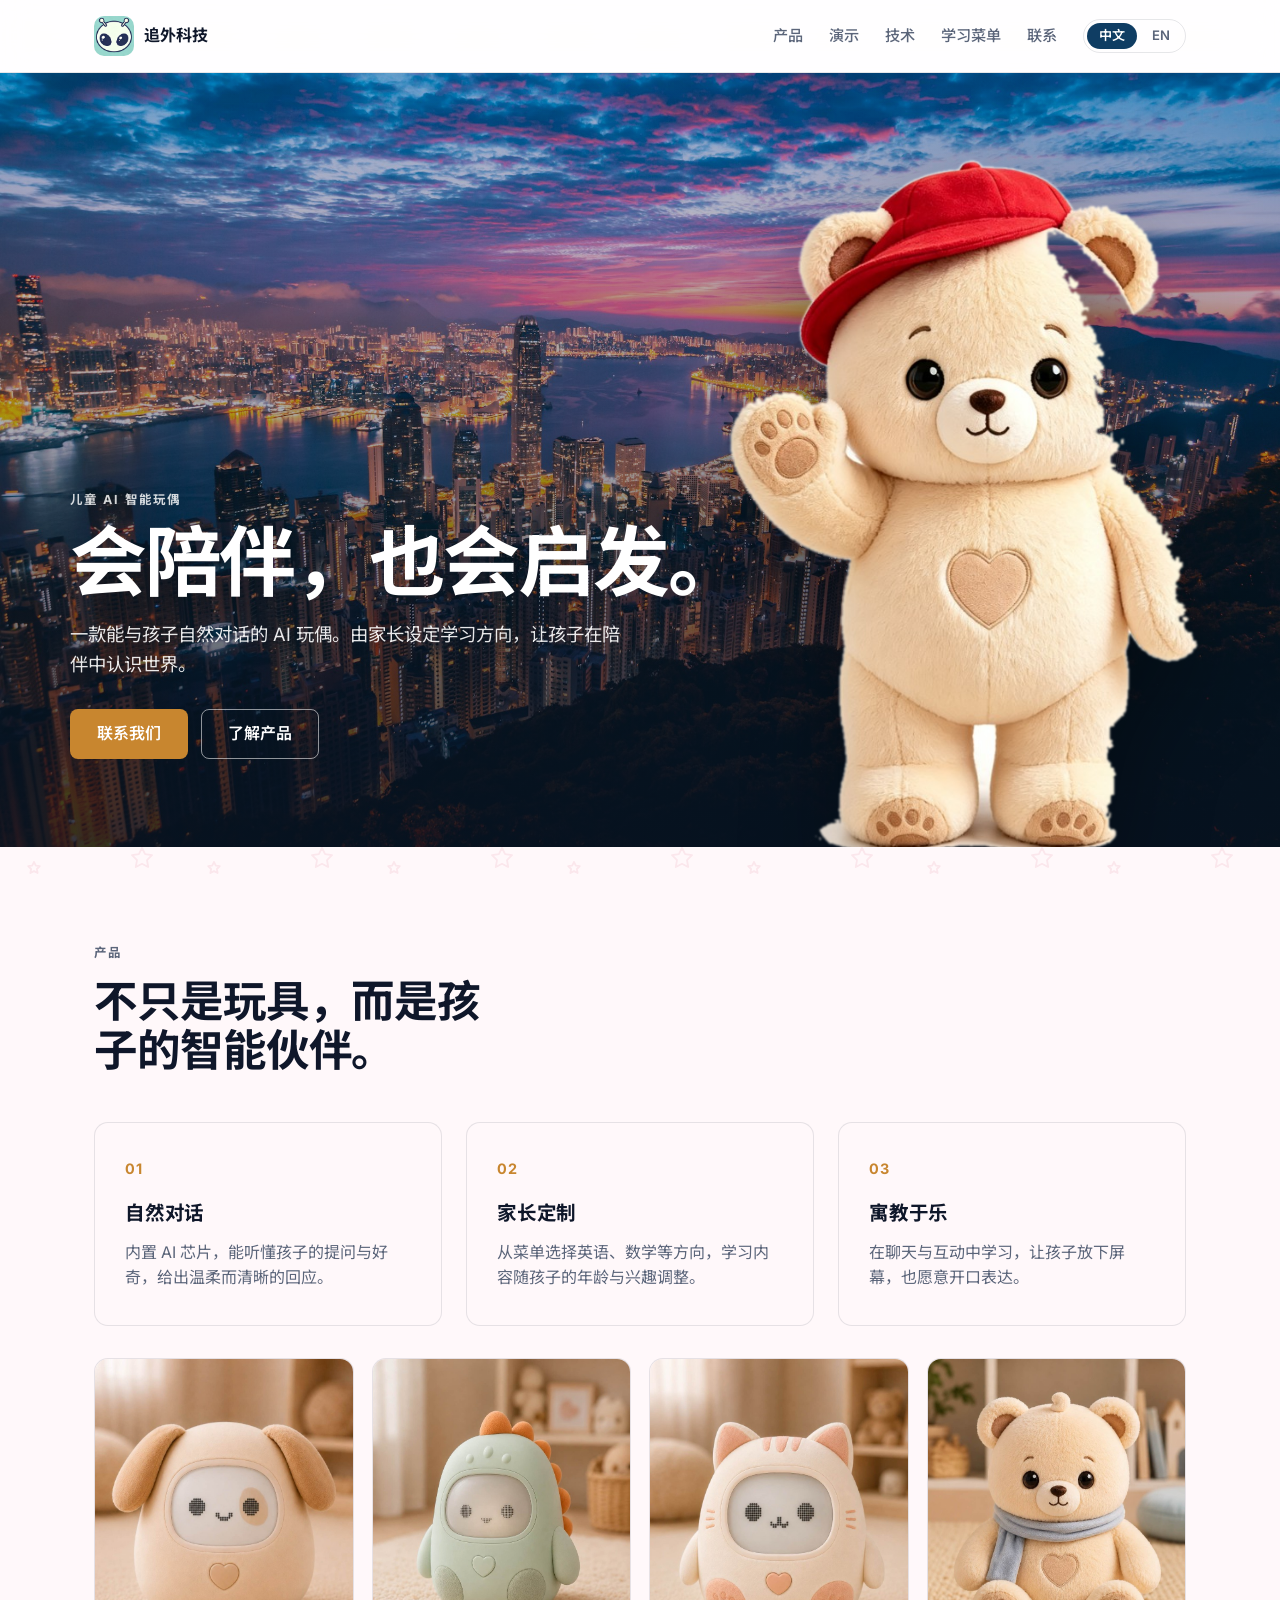
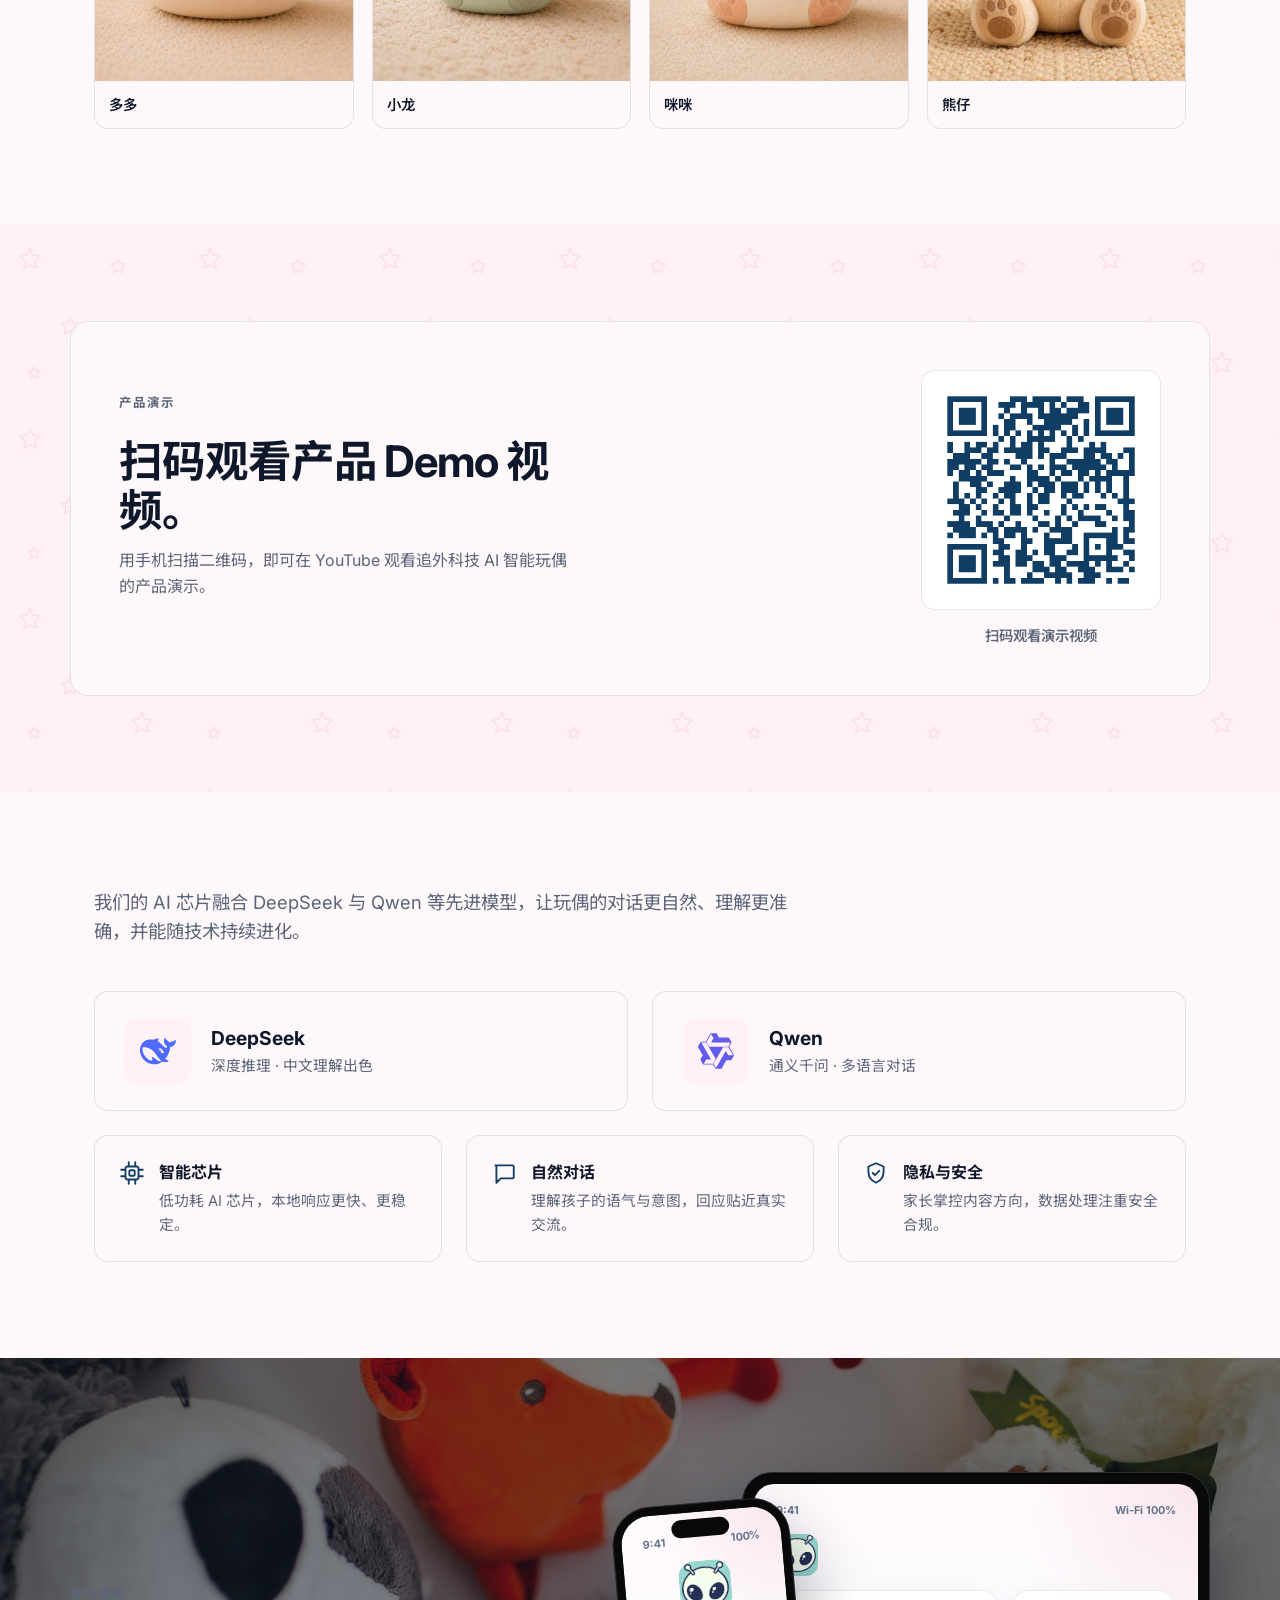
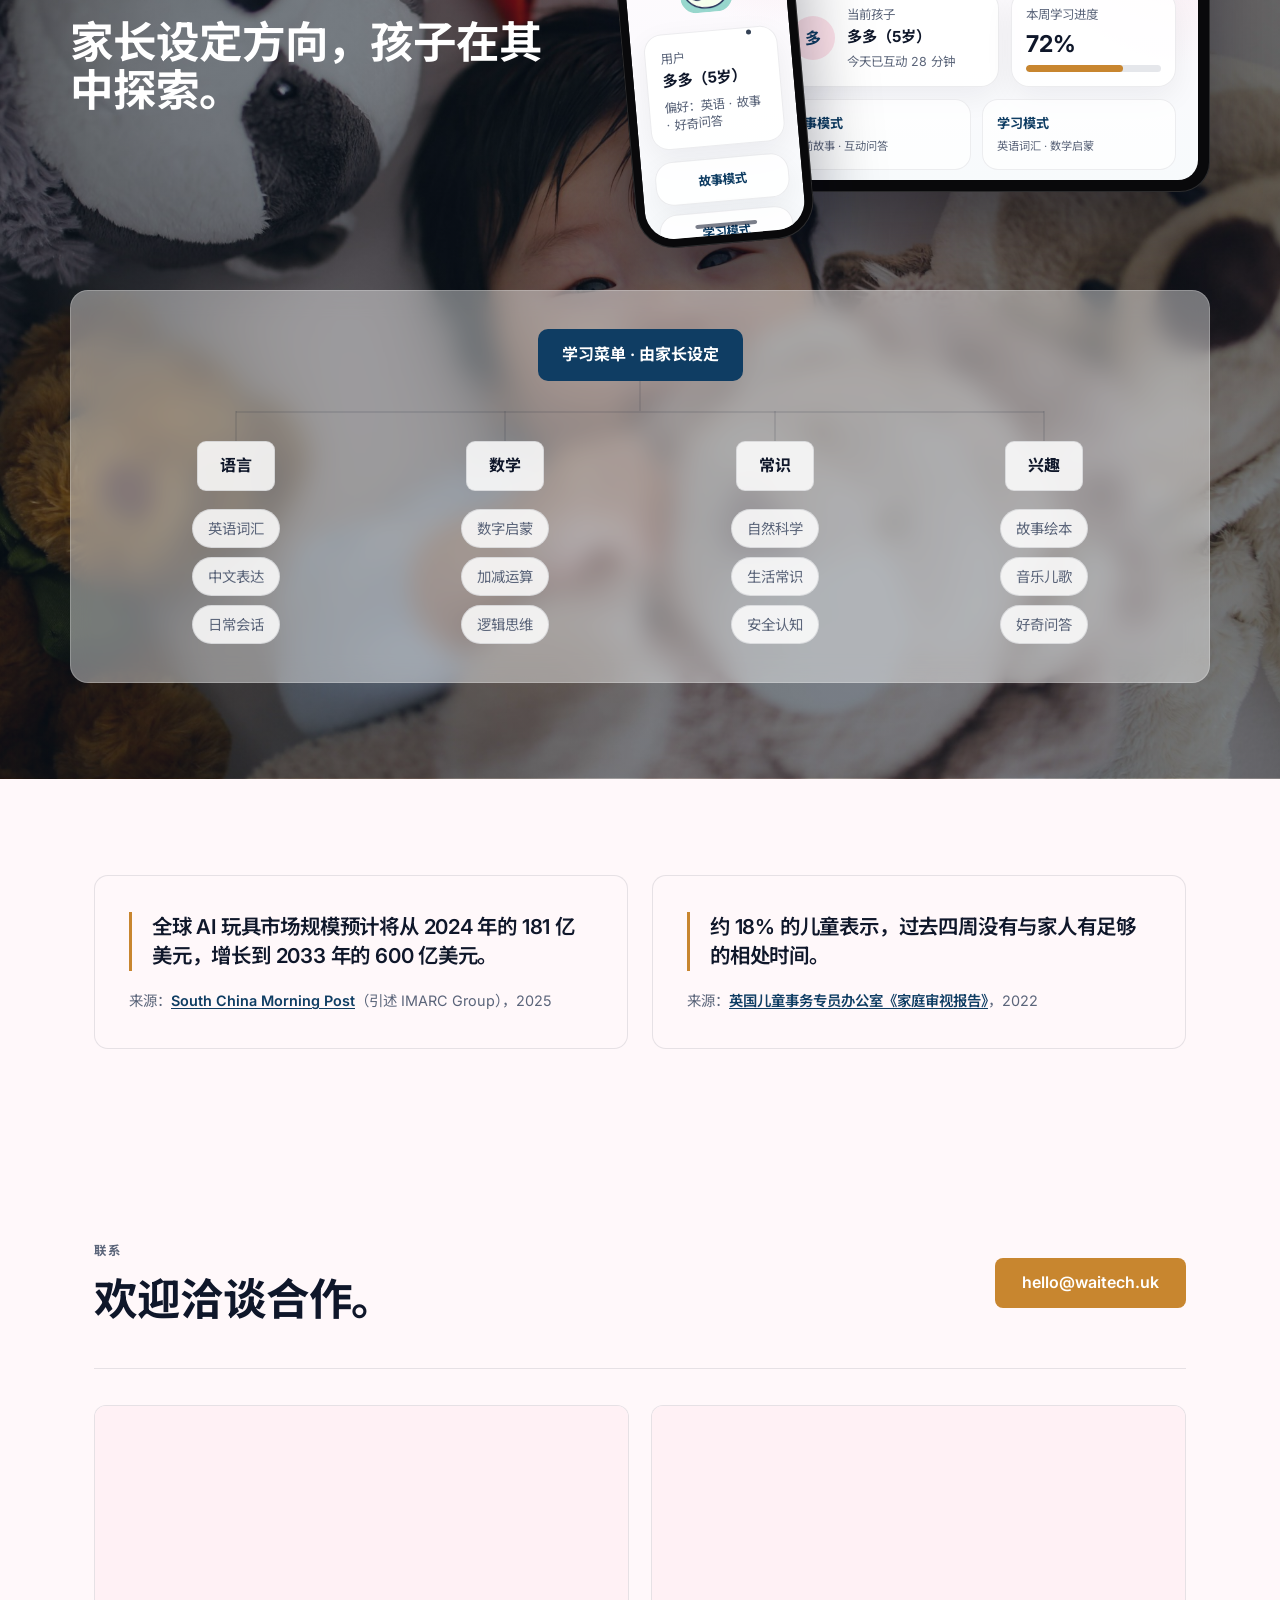
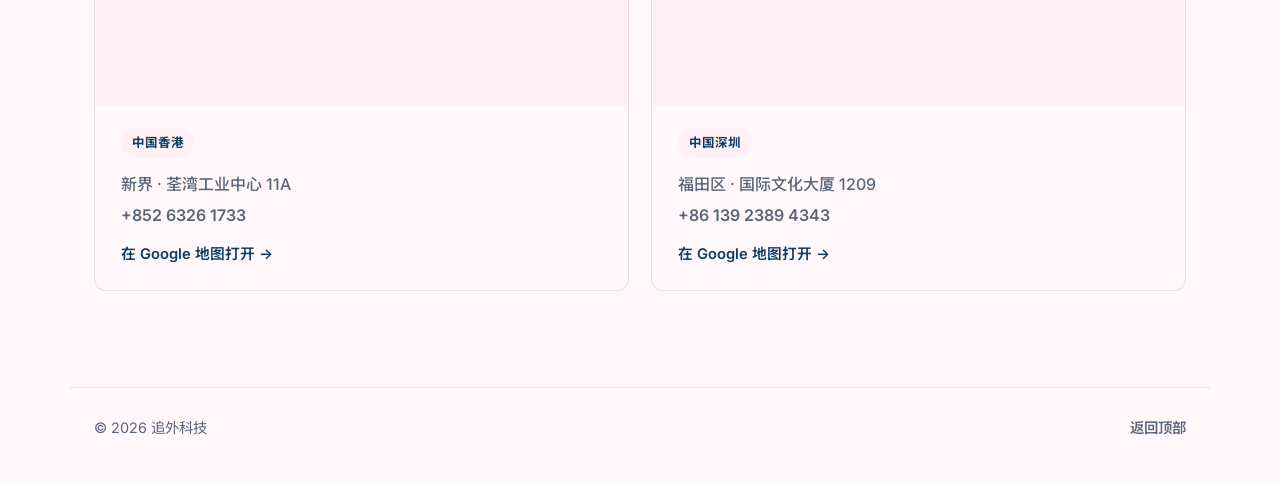
==== commit a11aea83: "Add transparent hero bear on Victoria Harbour header" ====
--- a/index.html
+++ b/index.html
@@ -51,6 +51,7 @@
             <a class="button ghost" href="#product">了解产品</a>
           </div>
         </div>
+        <img class="hero-bear" src="hero-bear.png" alt="熊仔 AI 智能玩偶" />
       </section>
 
       <section class="section" id="product">
--- a/styles.css
+++ b/styles.css
@@ -128,6 +128,7 @@
   position: relative;
   display: flex;
   align-items: flex-end;
+  overflow: hidden;
   min-height: 86vh;
   padding: 0 24px 88px;
   background-image:
@@ -138,10 +139,23 @@
 }
 
 .hero-inner {
+  position: relative;
+  z-index: 2;
   max-width: 1140px;
   width: 100%;
   margin: 0 auto;
   color: #ffffff;
+}
+
+.hero-bear {
+  position: absolute;
+  z-index: 1;
+  right: max(20px, calc((100vw - 1140px) / 2));
+  bottom: -18px;
+  height: clamp(430px, 56vw, 760px);
+  width: auto;
+  filter: drop-shadow(0 34px 46px rgba(0, 0, 0, 0.36));
+  pointer-events: none;
 }
 
 .hero .eyebrow {
@@ -1046,6 +1060,13 @@
     padding-bottom: 64px;
   }
 
+  .hero-bear {
+    right: -90px;
+    bottom: -20px;
+    height: 430px;
+    opacity: 0.68;
+  }
+
   .demo-panel {
     flex-direction: column;
     align-items: flex-start;
@@ -1077,6 +1098,12 @@
     width: 100%;
   }
 
+  .hero-bear {
+    right: -130px;
+    height: 360px;
+    opacity: 0.42;
+  }
+
   .device-stage {
     min-height: 455px;
   }
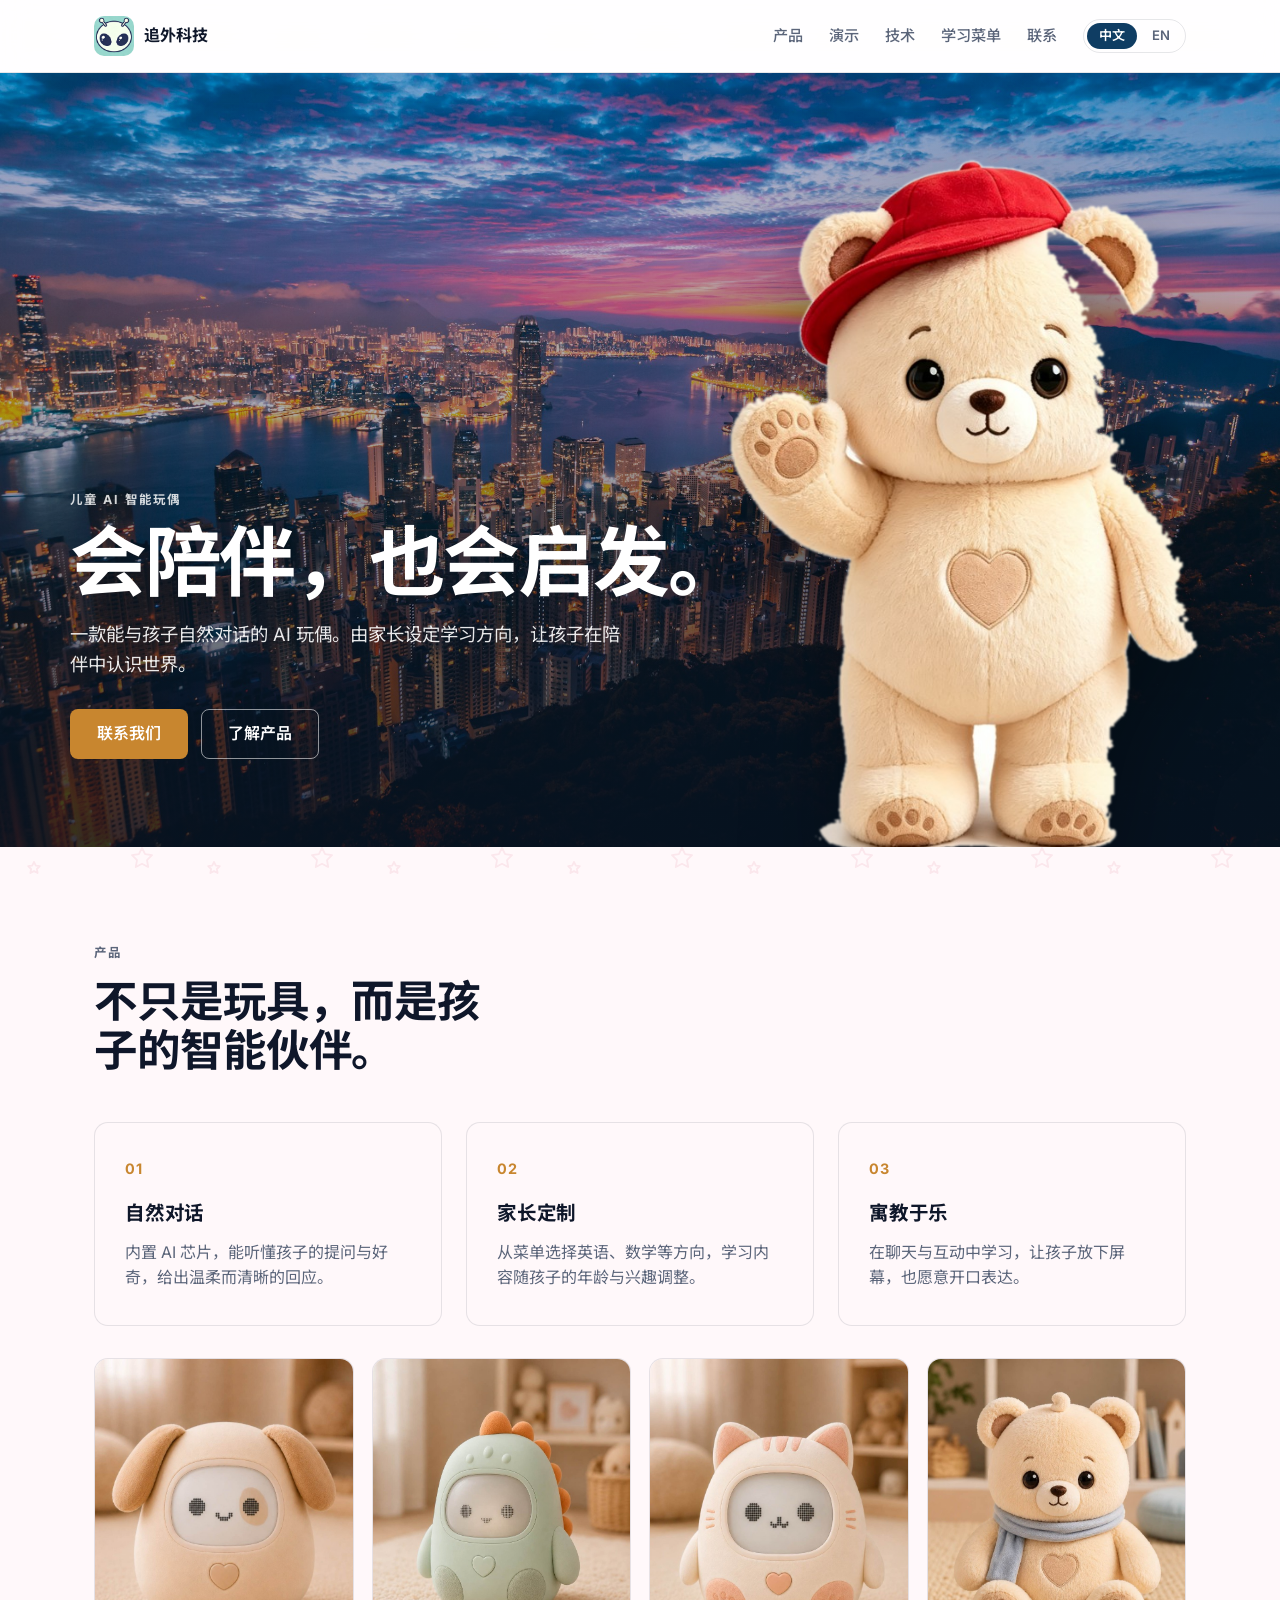
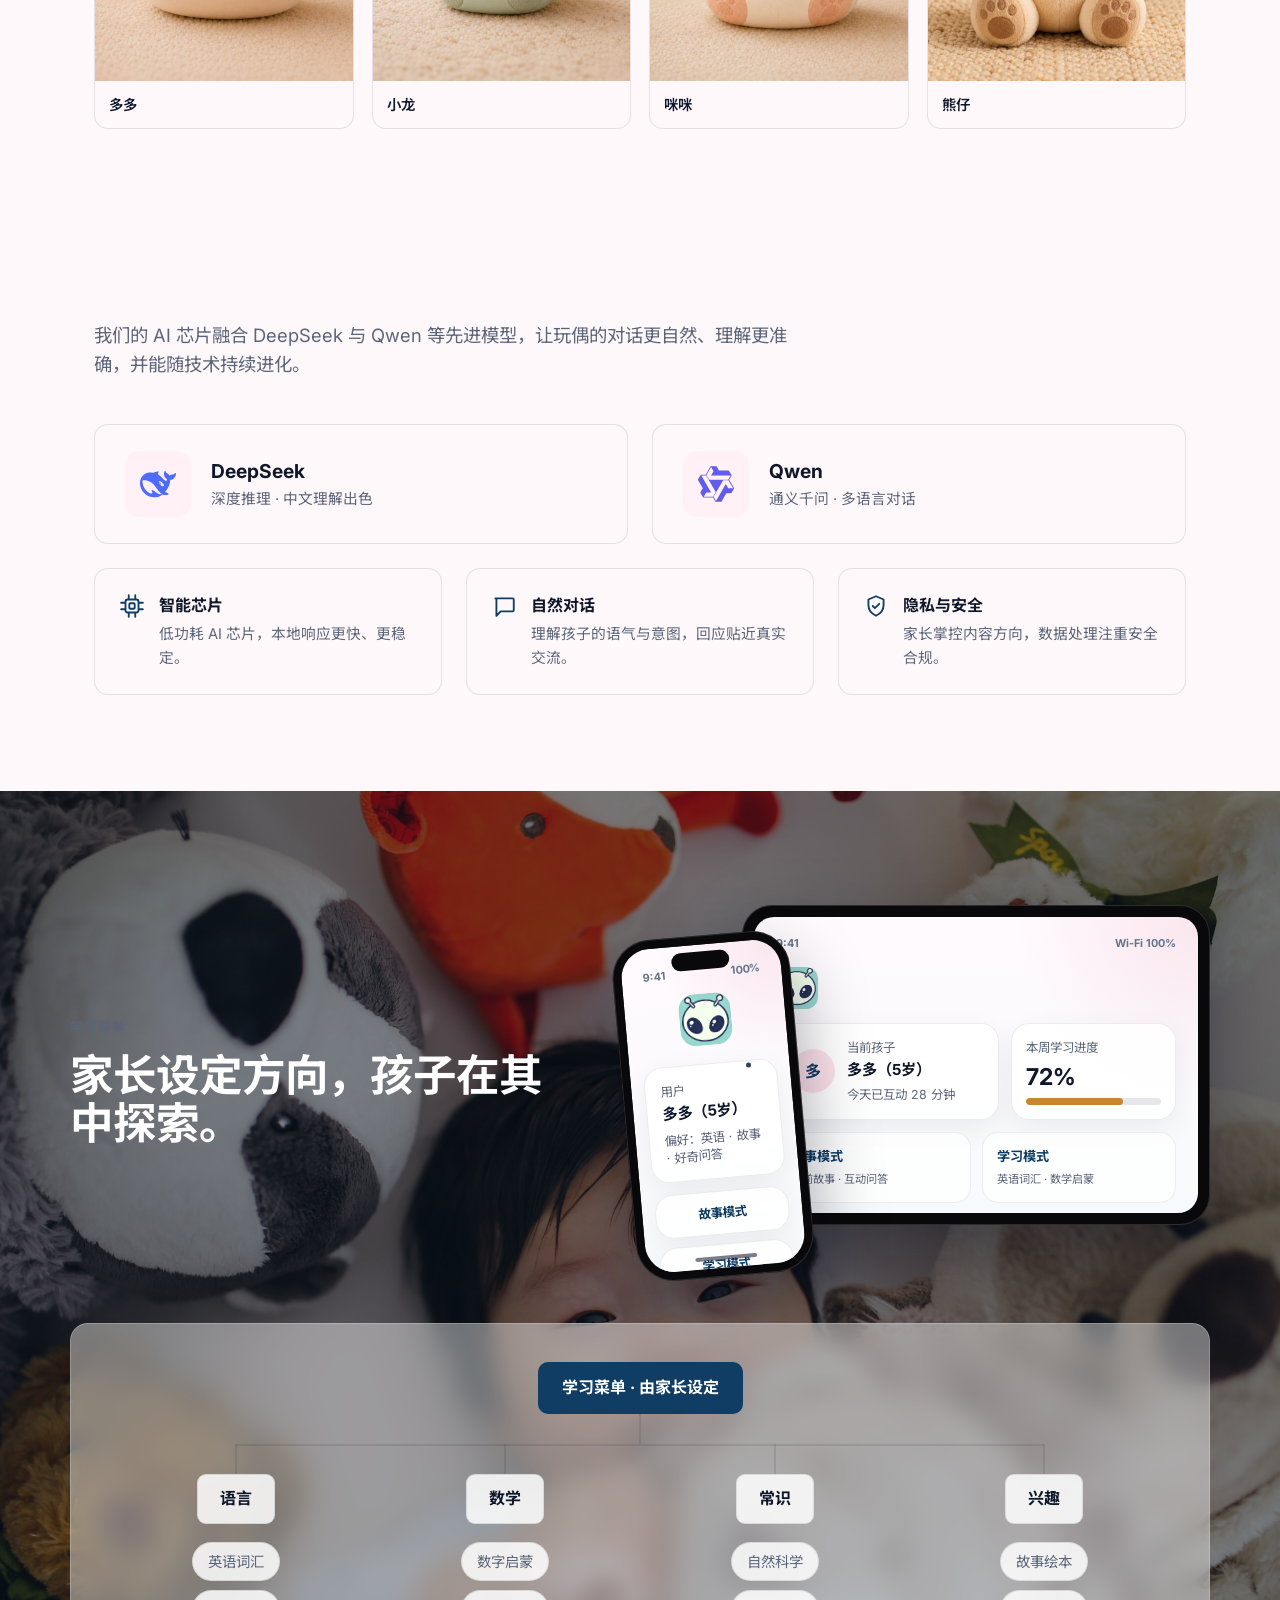
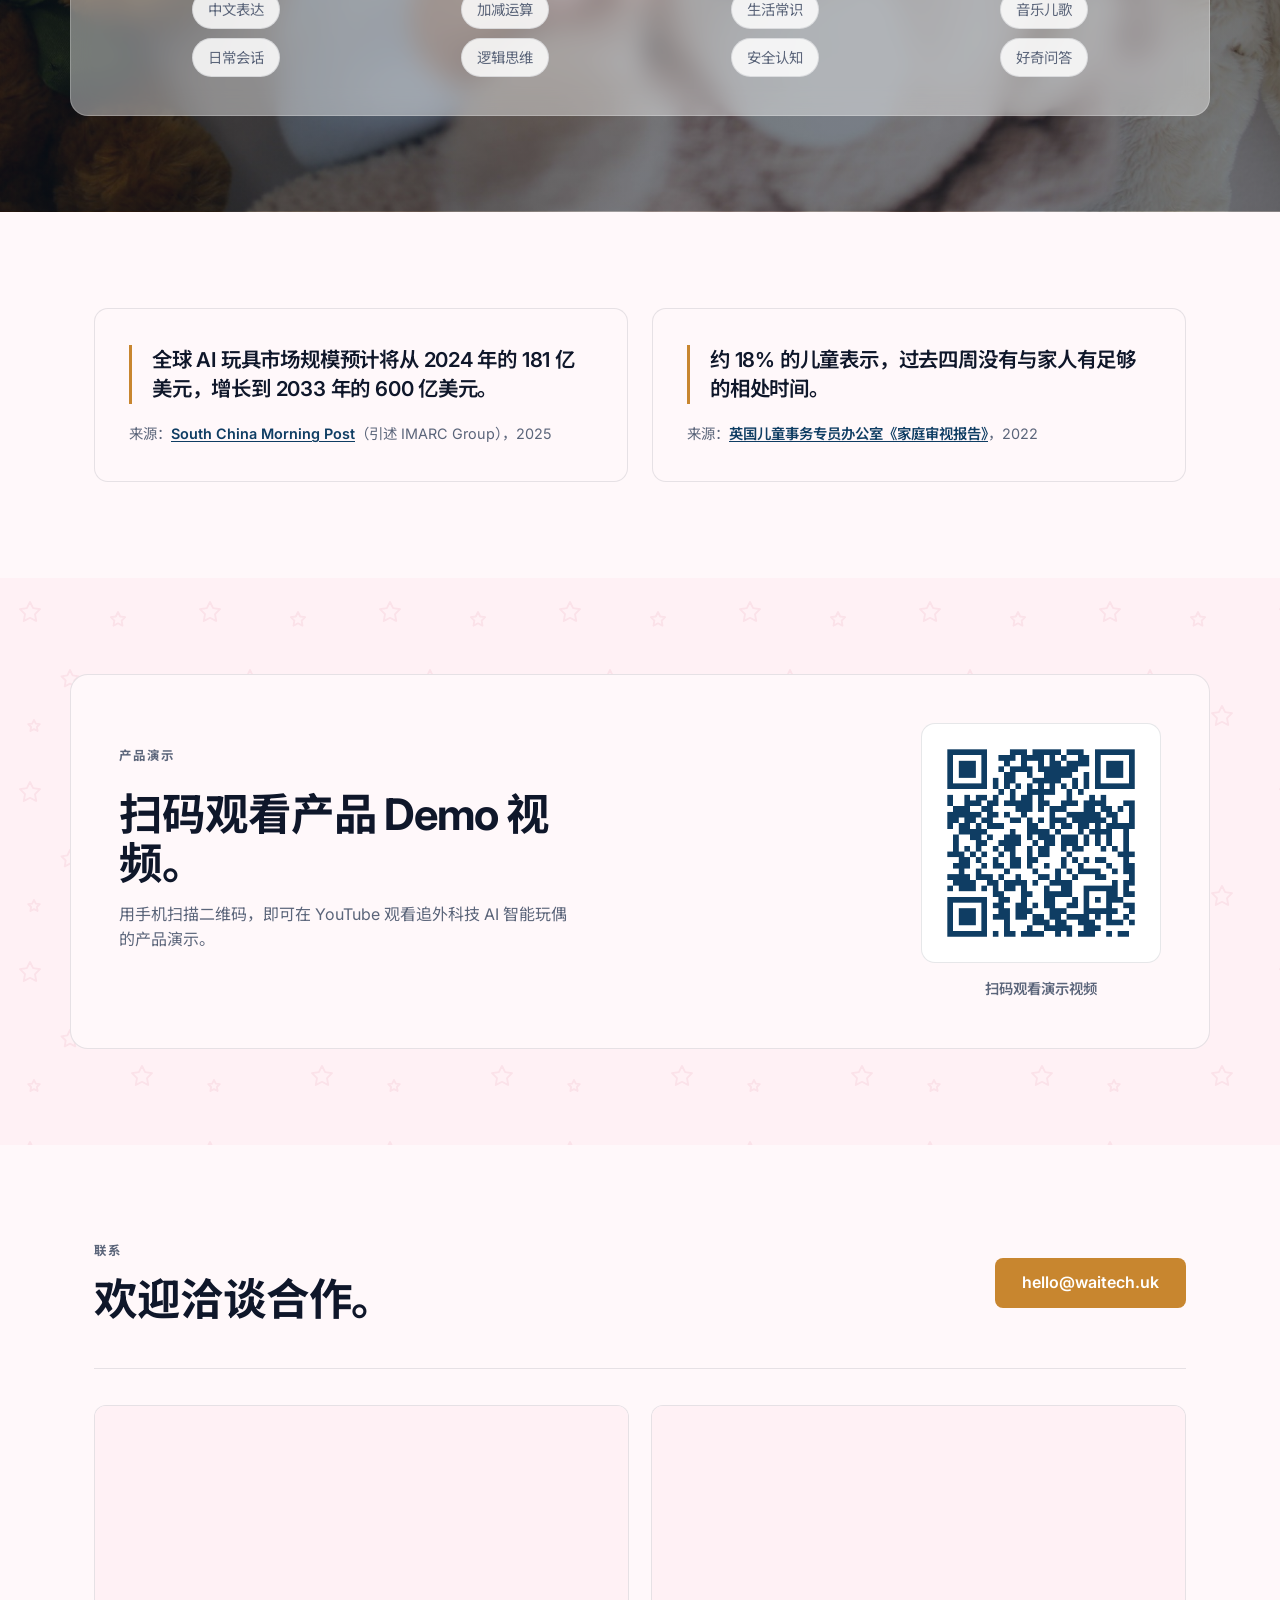
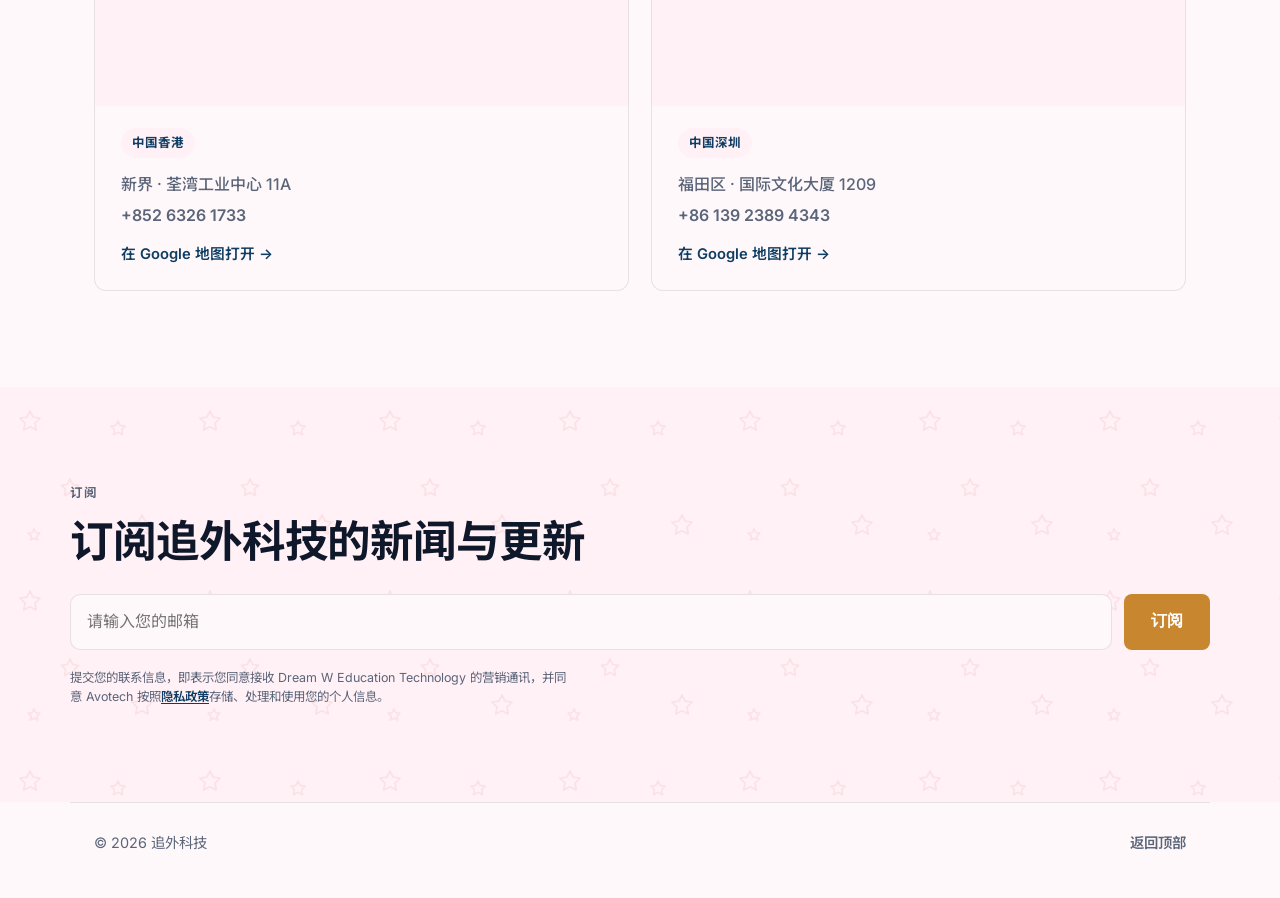
==== commit 714105b4: "Move product demo before contact and add newsletter subscribe section." ====
--- a/index.html
+++ b/index.html
@@ -96,26 +96,6 @@
         </div>
       </section>
 
-      <section class="section alt" id="demo">
-        <div class="demo-panel">
-          <div class="demo-copy">
-            <p class="eyebrow">产品演示</p>
-            <h2>扫码观看产品 Demo 视频。</h2>
-            <p>用手机扫描二维码，即可在 YouTube 观看追外科技 AI 智能玩偶的产品演示。</p>
-          </div>
-          <div class="demo-qr-wrap">
-            <img
-              class="demo-qr"
-              src="demo-qr.png"
-              alt="产品演示视频二维码"
-              width="240"
-              height="240"
-            />
-            <p class="demo-qr-hint">扫码观看演示视频</p>
-          </div>
-        </div>
-      </section>
-
       <section class="section" id="tech">
         <p class="lead">我们的 AI 芯片融合 DeepSeek 与 Qwen 等先进模型，让玩偶的对话更自然、理解更准确，并能随技术持续进化。</p>
         <div class="model-row">
@@ -290,6 +270,26 @@
         </div>
       </section>
 
+      <section class="section alt" id="demo">
+        <div class="demo-panel">
+          <div class="demo-copy">
+            <p class="eyebrow">产品演示</p>
+            <h2>扫码观看产品 Demo 视频。</h2>
+            <p>用手机扫描二维码，即可在 YouTube 观看追外科技 AI 智能玩偶的产品演示。</p>
+          </div>
+          <div class="demo-qr-wrap">
+            <img
+              class="demo-qr"
+              src="demo-qr.png"
+              alt="产品演示视频二维码"
+              width="240"
+              height="240"
+            />
+            <p class="demo-qr-hint">扫码观看演示视频</p>
+          </div>
+        </div>
+      </section>
+
       <section class="section contact" id="contact">
         <div class="contact-row">
           <div>
@@ -345,6 +345,34 @@
           </div>
         </div>
       </section>
+
+      <section class="section alt subscribe" id="subscribe">
+        <div class="subscribe-inner">
+          <p class="eyebrow">订阅</p>
+          <h2>订阅追外科技的新闻与更新</h2>
+          <form
+            class="subscribe-form"
+            action="mailto:hello@waitech.uk?subject=Newsletter%20Subscription"
+            method="post"
+            enctype="text/plain"
+          >
+            <label class="visually-hidden" for="subscribe-email-zh">电子邮箱</label>
+            <input
+              id="subscribe-email-zh"
+              type="email"
+              name="email"
+              placeholder="请输入您的邮箱"
+              autocomplete="email"
+              required
+            />
+            <button class="button primary" type="submit">订阅</button>
+          </form>
+          <p class="subscribe-disclaimer">
+            提交您的联系信息，即表示您同意接收 Dream W Education Technology 的营销通讯，并同意
+            Avotech 按照<a href="#">隐私政策</a>存储、处理和使用您的个人信息。
+          </p>
+        </div>
+      </section>
     </main>
 
     <footer class="footer">
--- a/styles.css
+++ b/styles.css
@@ -248,7 +248,8 @@
 .section.alt .section-head,
 .section.alt .how-hero,
 .section.alt .tree,
-.section.alt .demo-panel {
+.section.alt .demo-panel,
+.section.alt .subscribe-inner {
   max-width: 1140px;
   margin-left: auto;
   margin-right: auto;
@@ -995,6 +996,70 @@
   text-underline-offset: 3px;
 }
 
+/* Subscribe */
+.subscribe-inner {
+  max-width: 640px;
+}
+
+.subscribe-inner h2 {
+  max-width: 28ch;
+  margin-bottom: 28px;
+}
+
+.subscribe-form {
+  display: flex;
+  gap: 12px;
+  flex-wrap: wrap;
+}
+
+.subscribe-form input[type="email"] {
+  flex: 1 1 220px;
+  min-width: 0;
+  padding: 14px 16px;
+  border: 1px solid var(--border);
+  border-radius: 10px;
+  font: inherit;
+  color: var(--text);
+  background: var(--bg);
+}
+
+.subscribe-form input[type="email"]:focus {
+  outline: 2px solid rgba(15, 61, 99, 0.25);
+  outline-offset: 1px;
+  border-color: var(--primary);
+}
+
+.subscribe-form .button {
+  flex-shrink: 0;
+}
+
+.subscribe-disclaimer {
+  margin: 18px 0 0;
+  max-width: 62ch;
+  font-size: 0.78rem;
+  line-height: 1.55;
+  color: var(--muted);
+}
+
+.subscribe-disclaimer a {
+  color: var(--primary);
+  font-weight: 600;
+  text-decoration: underline;
+  text-underline-offset: 2px;
+}
+
+.visually-hidden {
+  position: absolute;
+  width: 1px;
+  height: 1px;
+  padding: 0;
+  margin: -1px;
+  overflow: hidden;
+  clip: rect(0, 0, 0, 0);
+  white-space: nowrap;
+  border: 0;
+}
+
 /* Footer */
 .footer {
   display: flex;
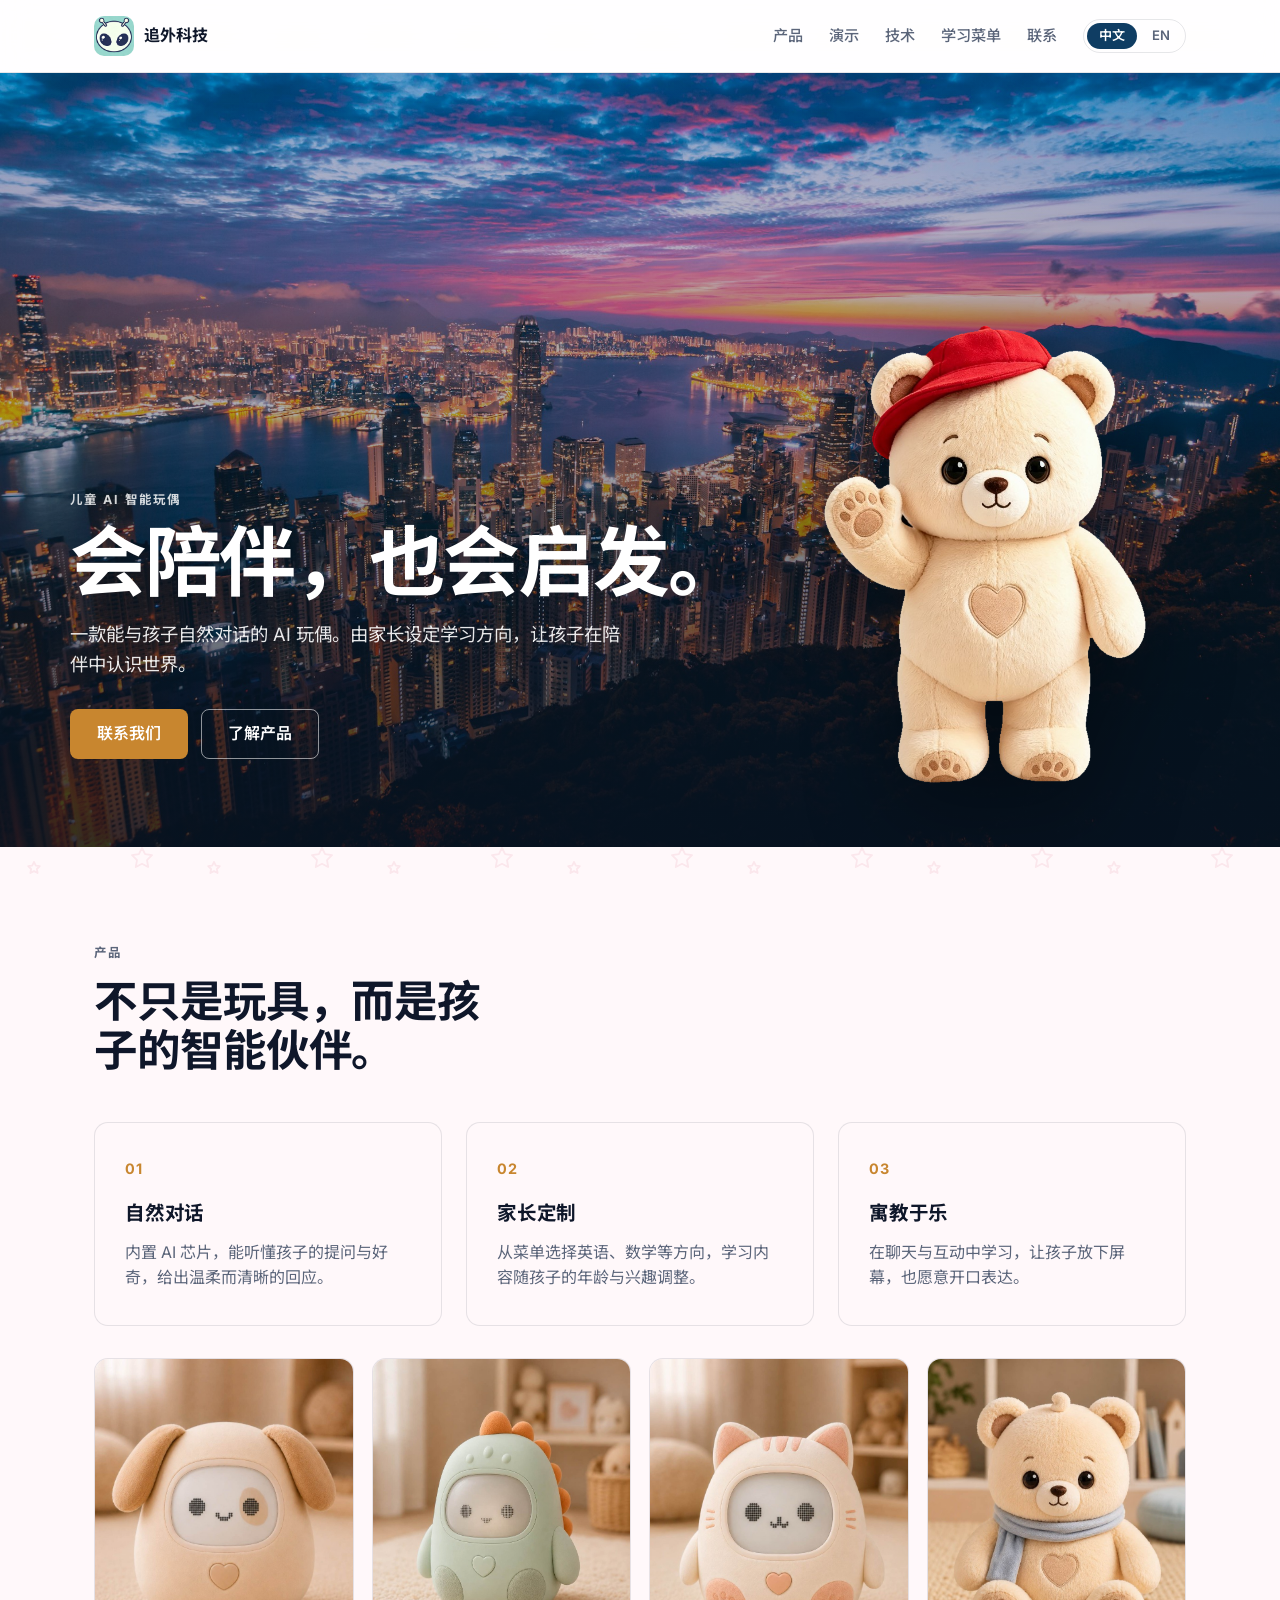
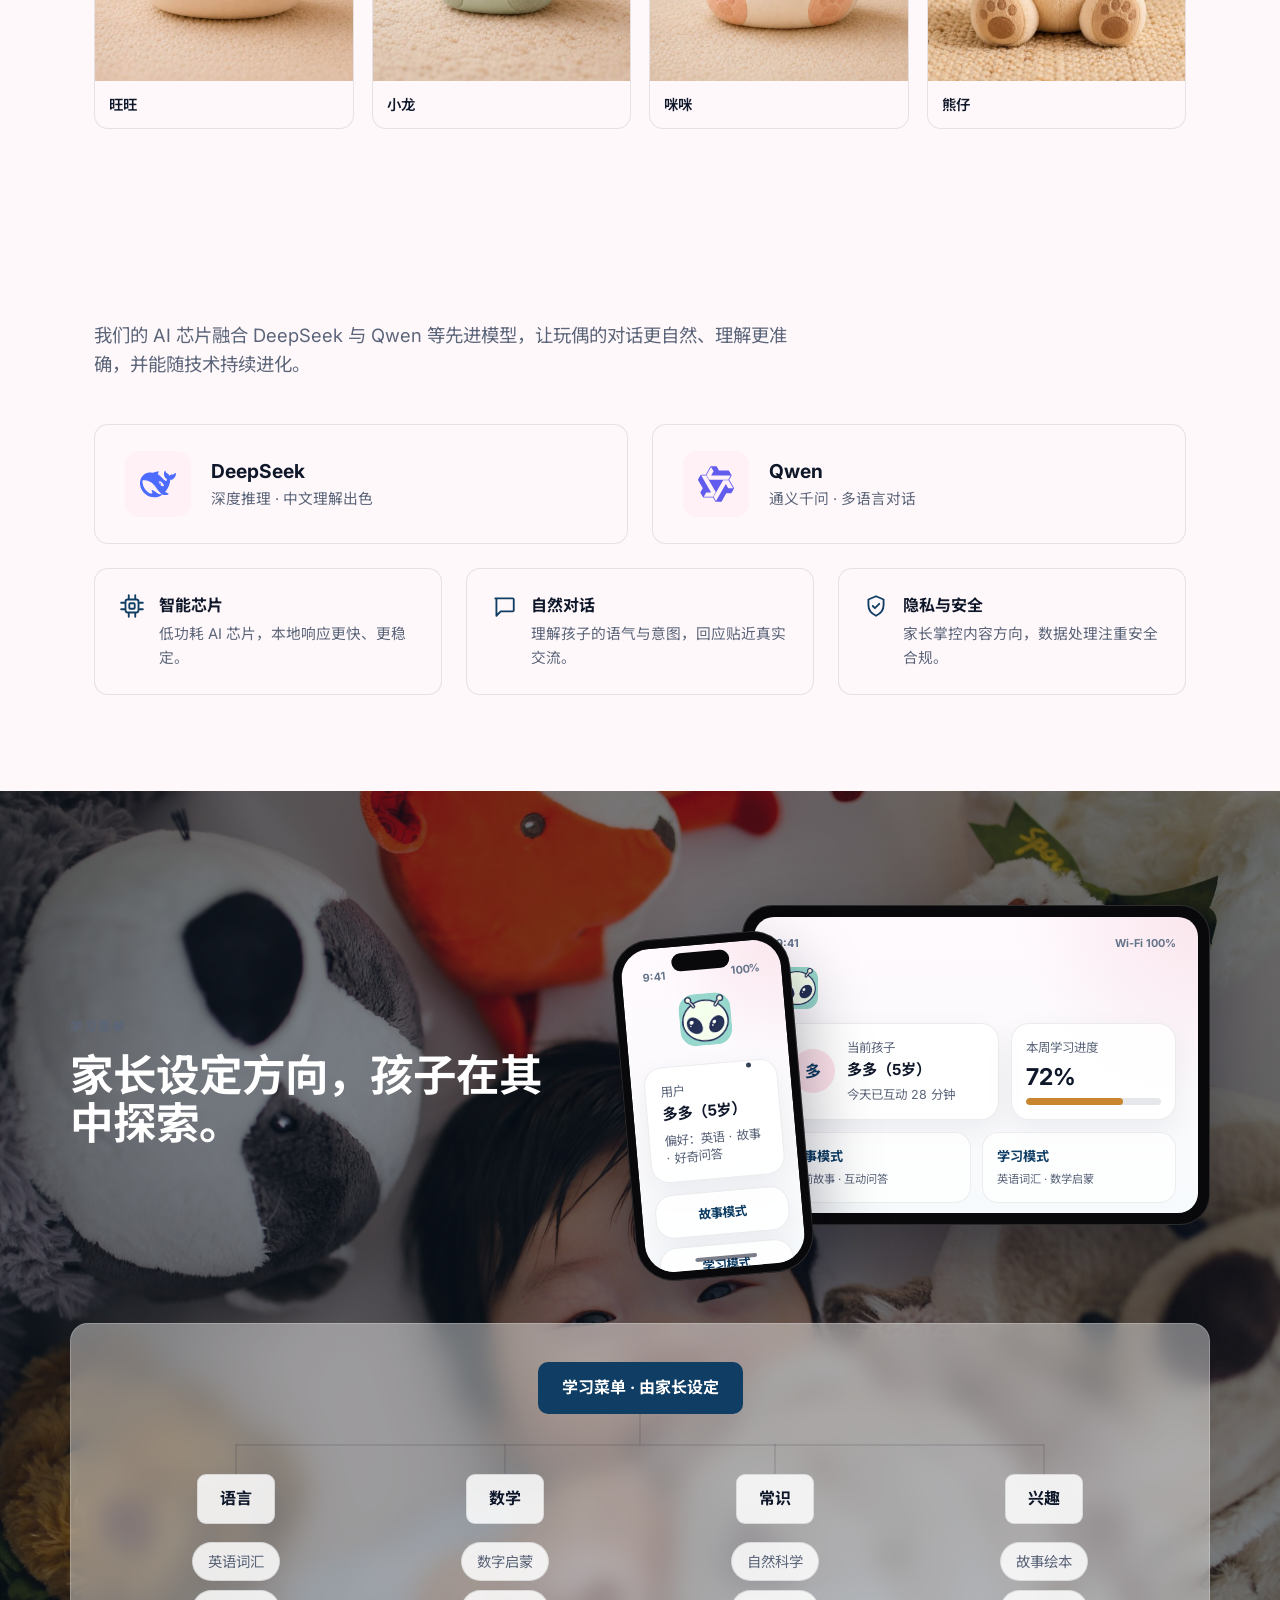
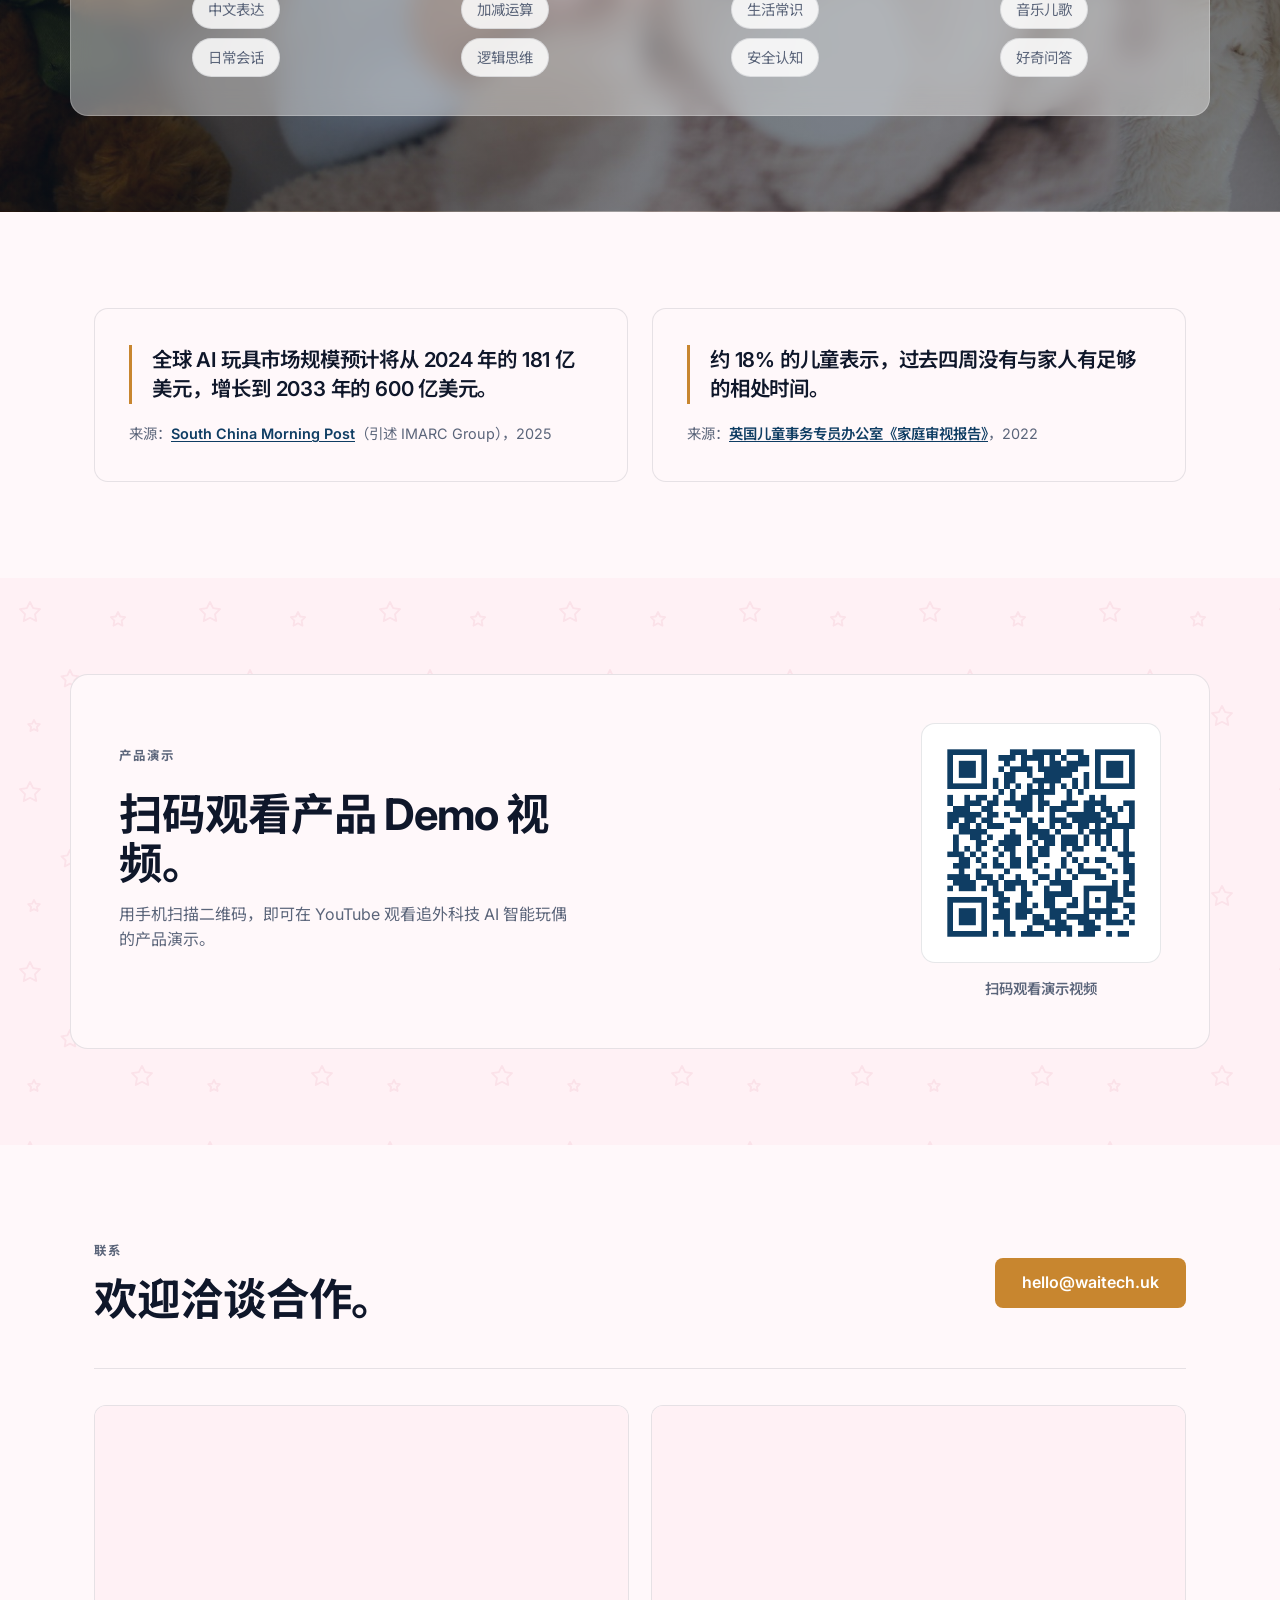
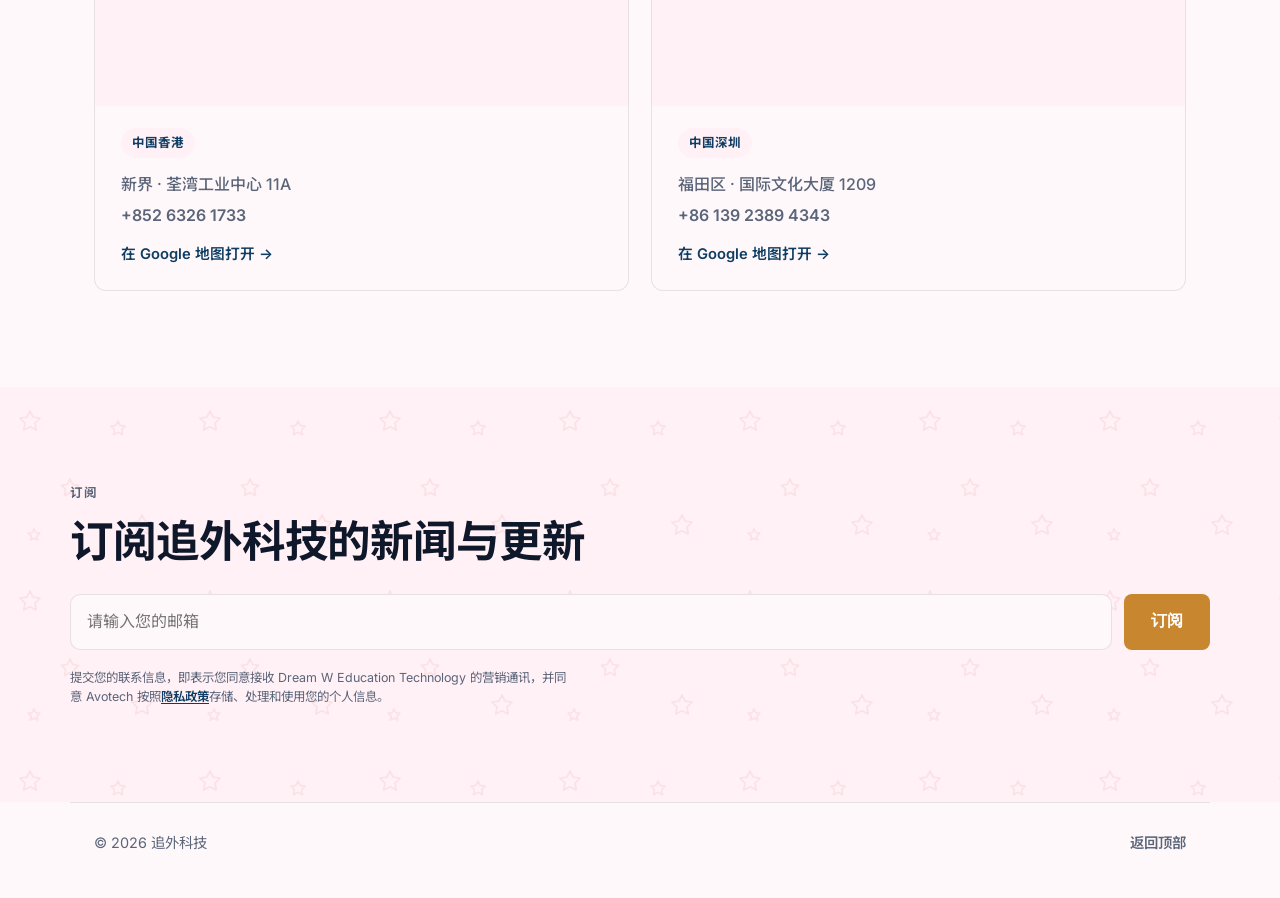
==== commit d8d0978b: "Rename dog product to 旺旺 / Wangwang" ====
--- a/index.html
+++ b/index.html
@@ -78,8 +78,8 @@
         </div>
         <div class="product-gallery">
           <figure class="product-item">
-            <img src="product-dog.png" alt="追外科技 AI 玩偶 · 多多" loading="lazy" />
-            <figcaption>多多</figcaption>
+            <img src="product-dog.png" alt="追外科技 AI 玩偶 · 旺旺" loading="lazy" />
+            <figcaption>旺旺</figcaption>
           </figure>
           <figure class="product-item">
             <img src="product-dragon.png" alt="追外科技 AI 玩偶 · 小龙" loading="lazy" />
--- a/styles.css
+++ b/styles.css
@@ -150,9 +150,9 @@
 .hero-bear {
   position: absolute;
   z-index: 1;
-  right: max(20px, calc((100vw - 1140px) / 2));
-  bottom: -18px;
-  height: clamp(430px, 56vw, 760px);
+  right: max(80px, calc((100vw - 1140px) / 2 + 60px));
+  bottom: 60px;
+  height: clamp(280px, 36.4vw, 494px);
   width: auto;
   filter: drop-shadow(0 34px 46px rgba(0, 0, 0, 0.36));
   pointer-events: none;
@@ -1126,10 +1126,9 @@
   }
 
   .hero-bear {
-    right: -90px;
-    bottom: -20px;
-    height: 430px;
-    opacity: 0.68;
+    right: 20px;
+    bottom: 40px;
+    height: 280px;
   }
 
   .demo-panel {
@@ -1164,9 +1163,9 @@
   }
 
   .hero-bear {
-    right: -130px;
-    height: 360px;
-    opacity: 0.42;
+    right: 10px;
+    bottom: 30px;
+    height: 234px;
   }
 
   .device-stage {
